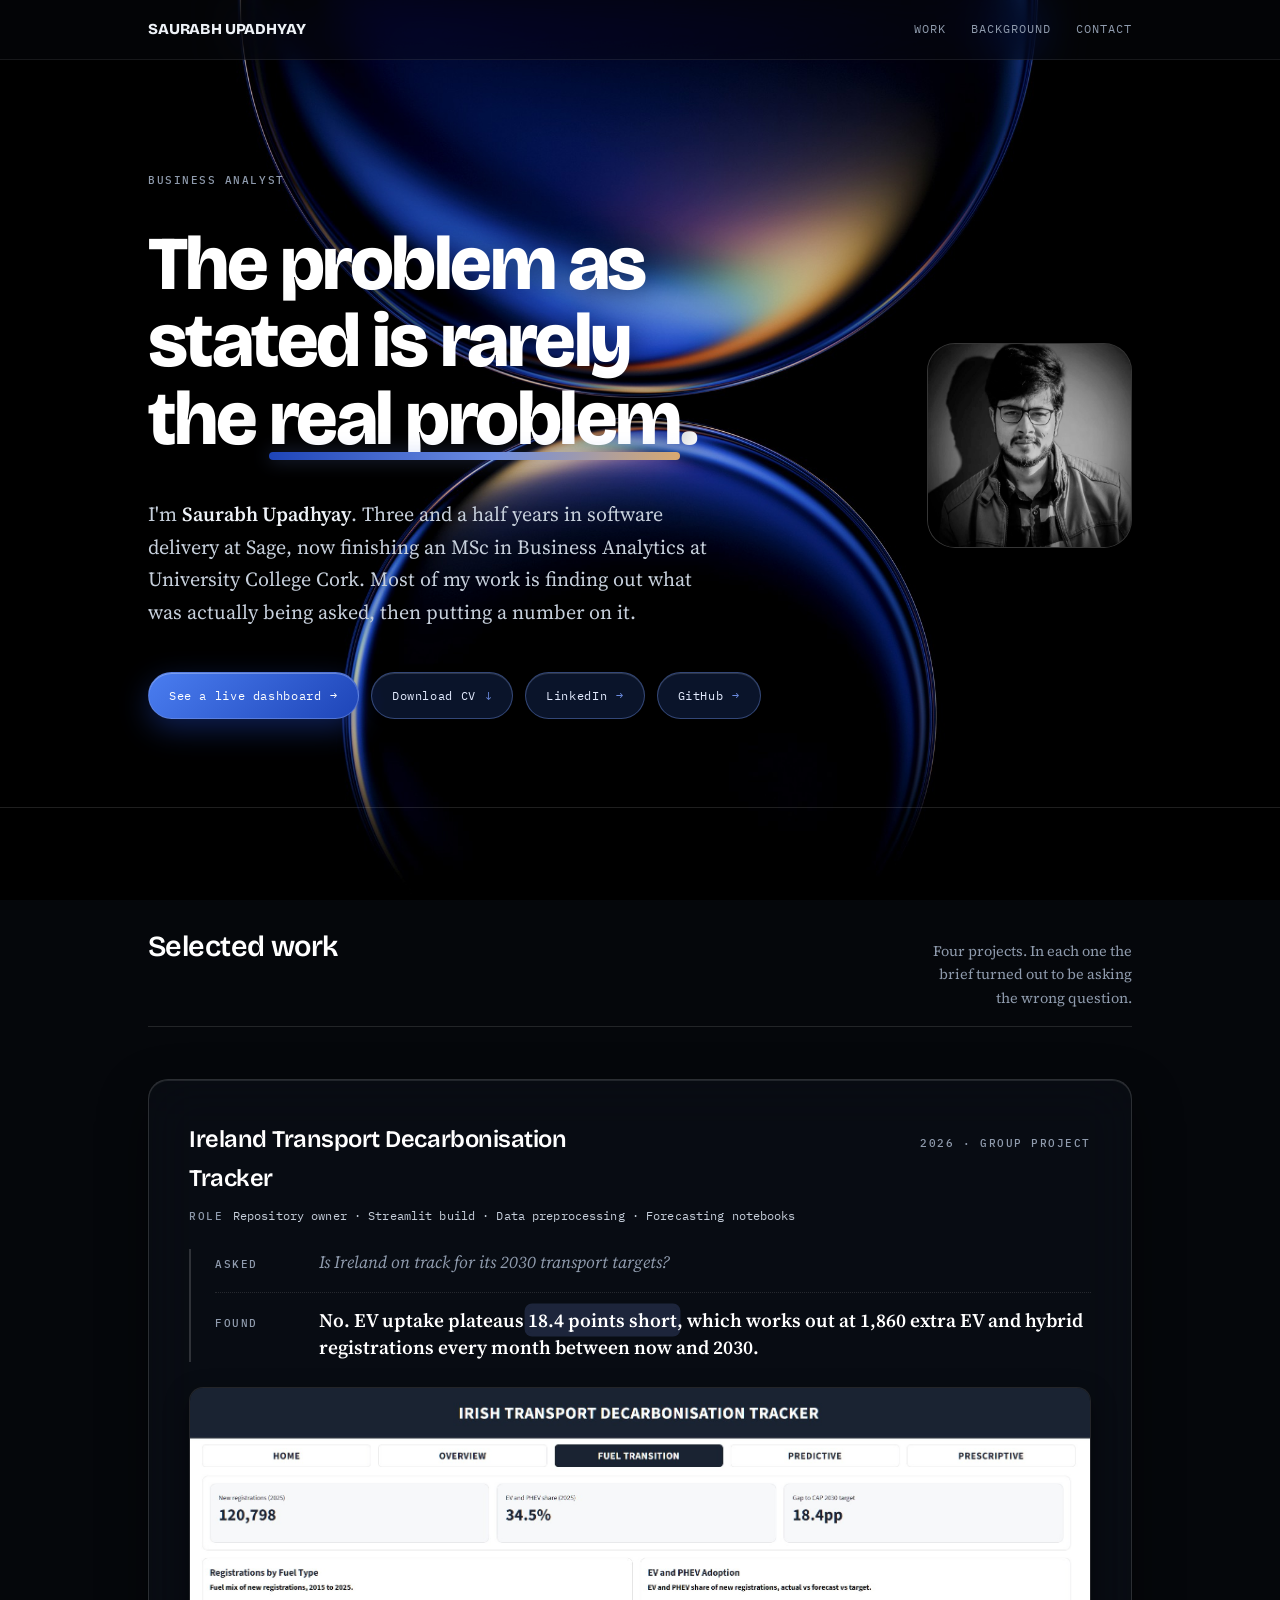
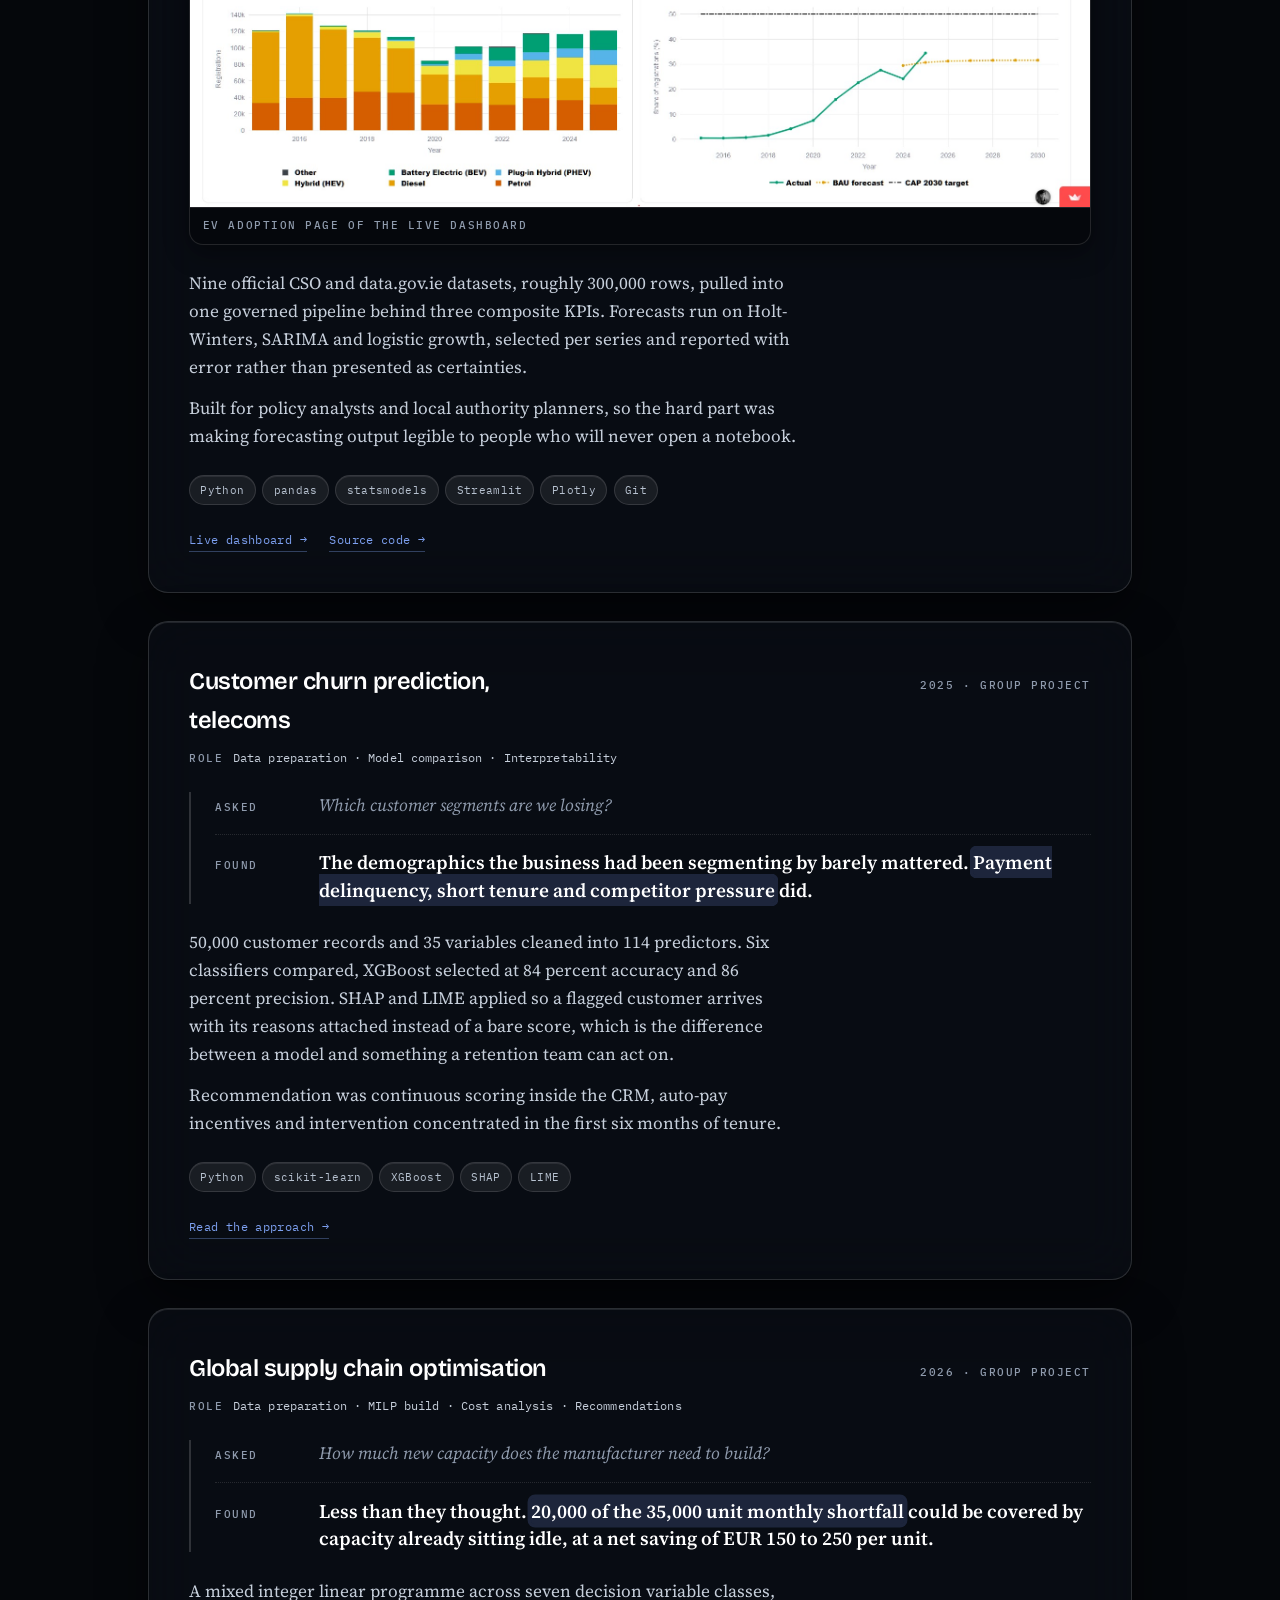
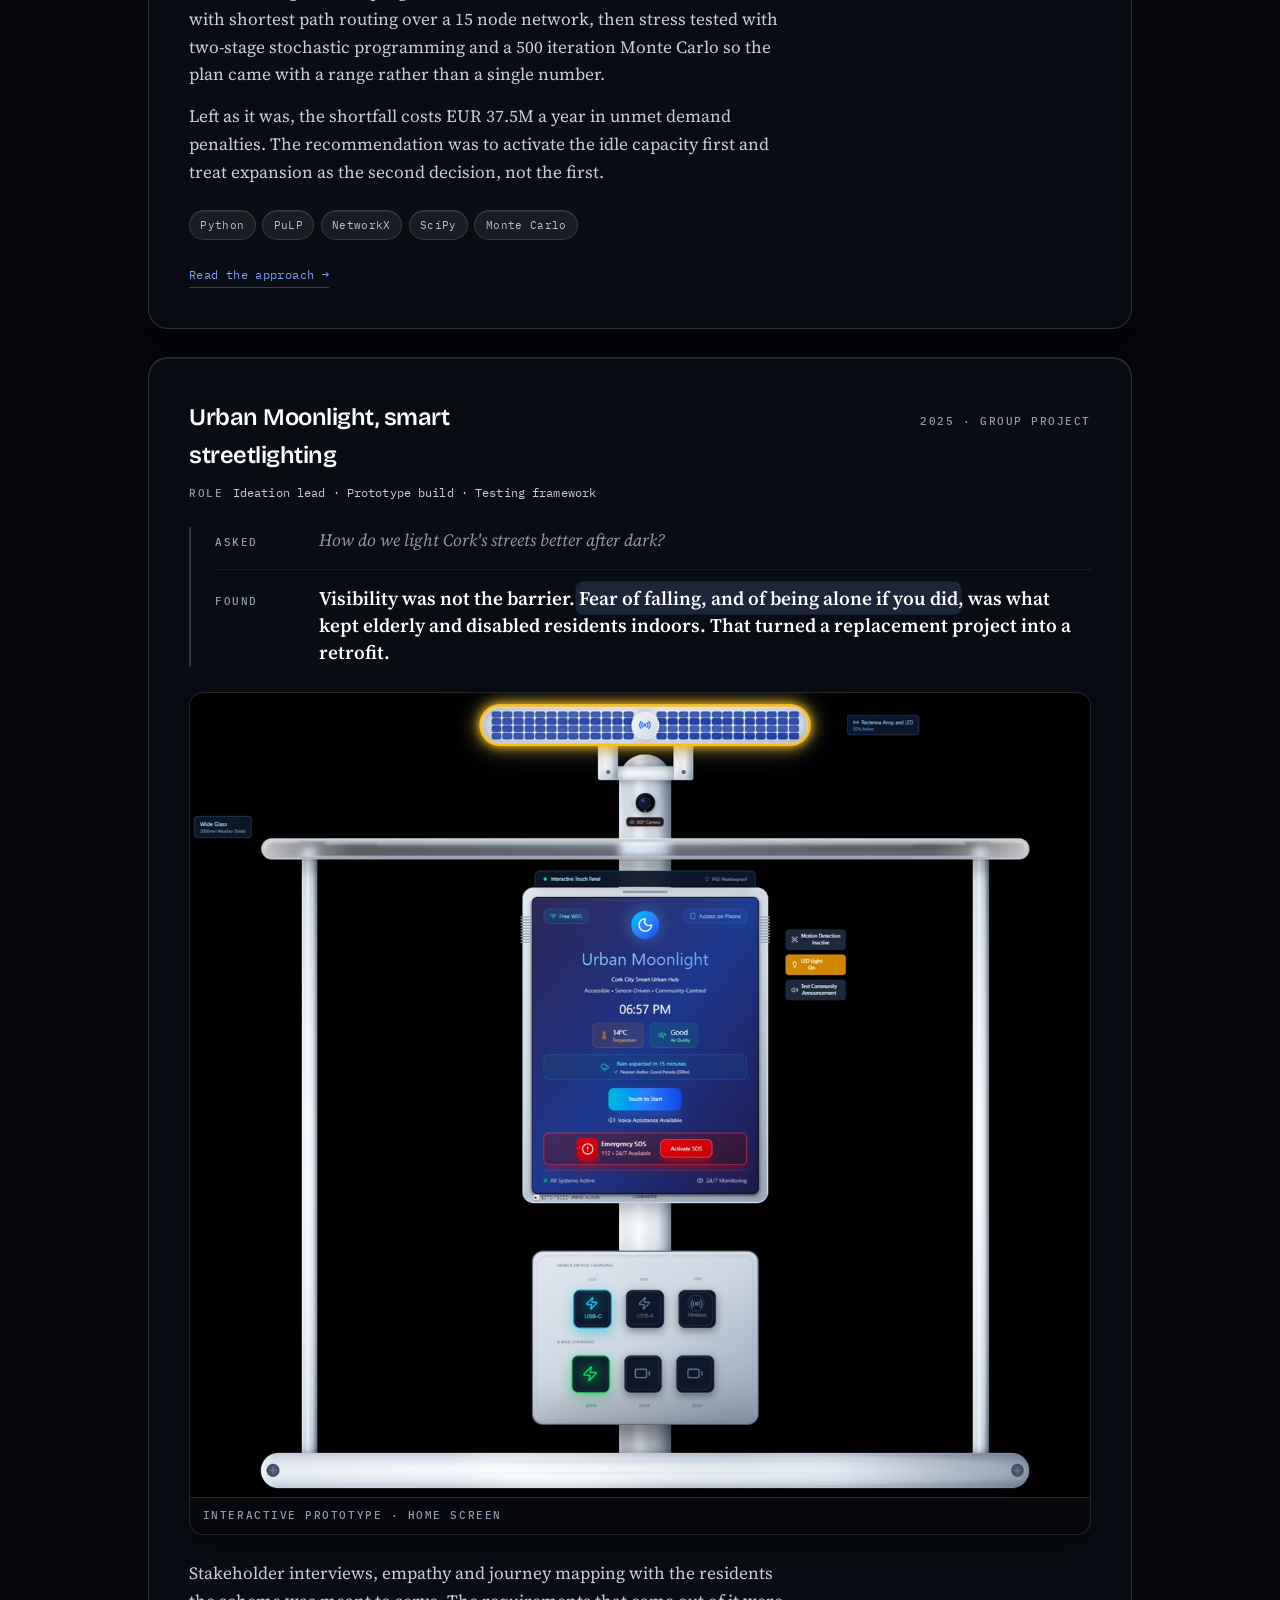
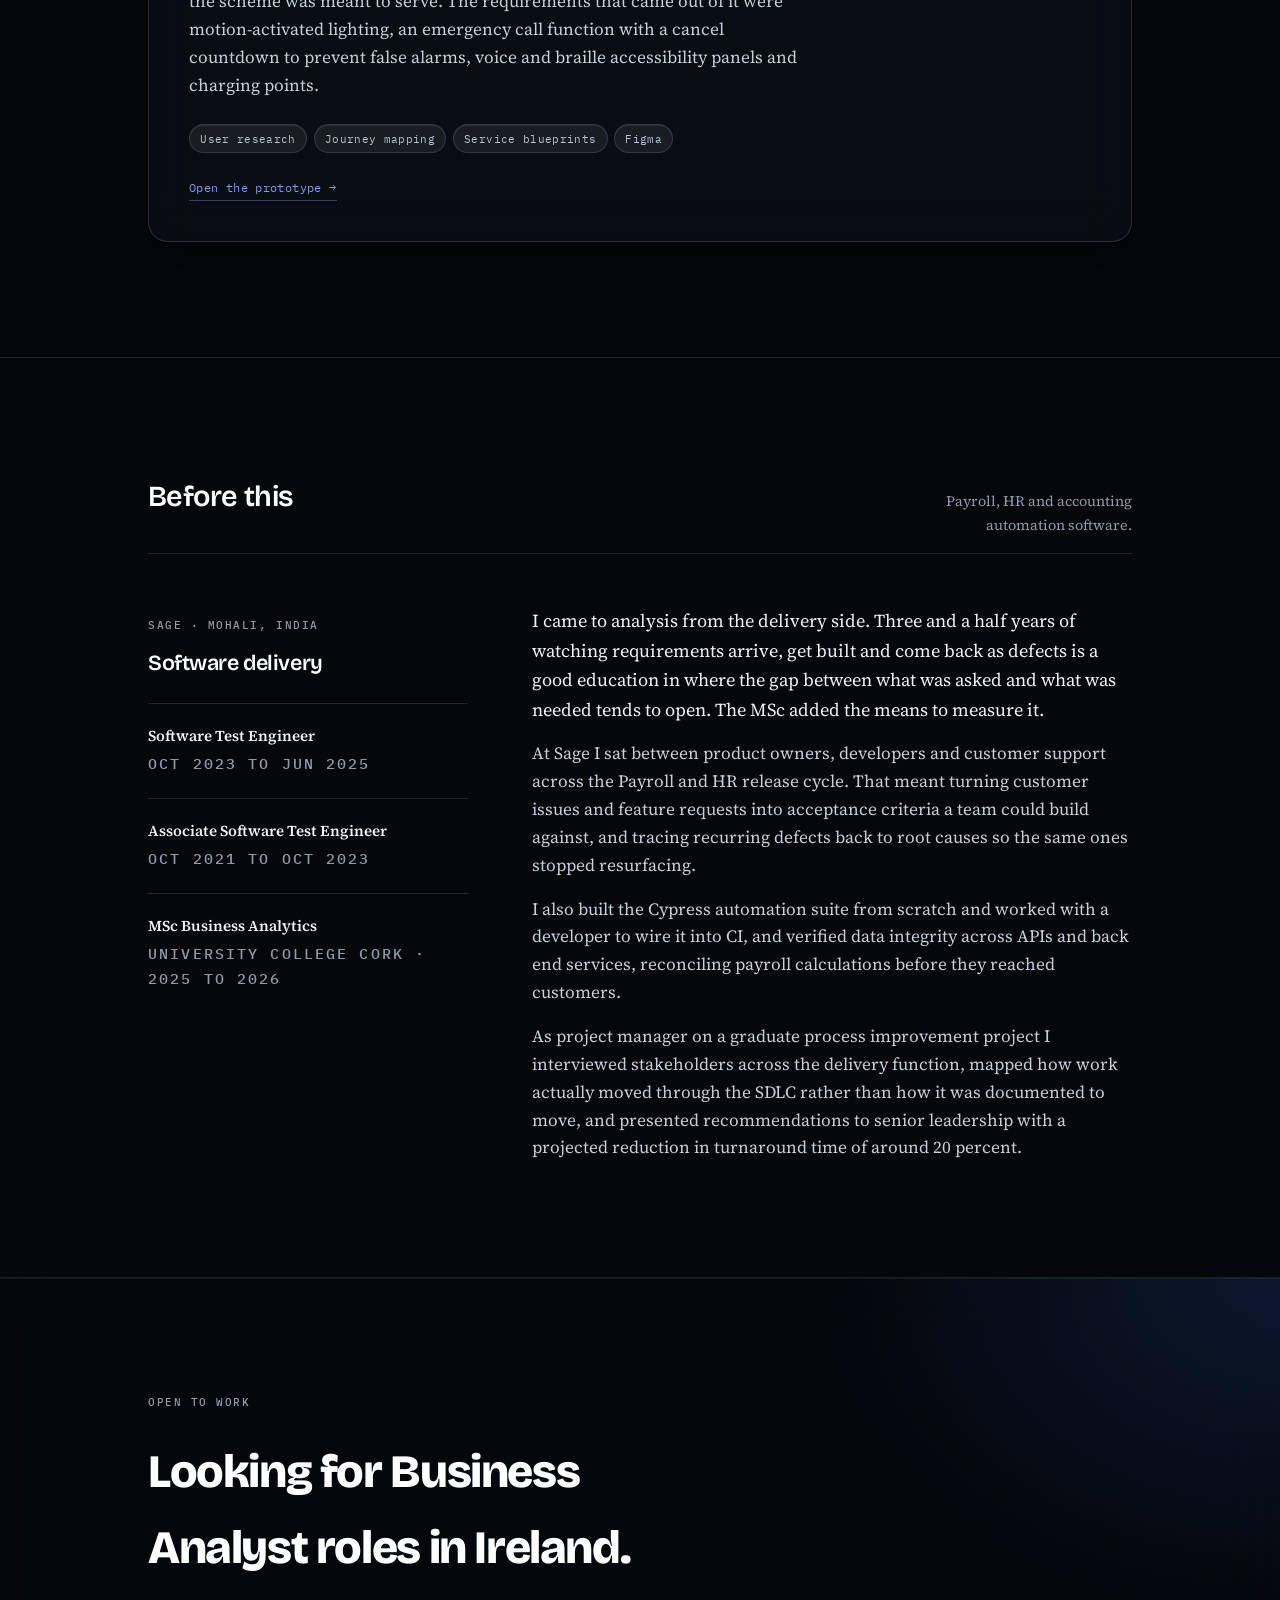
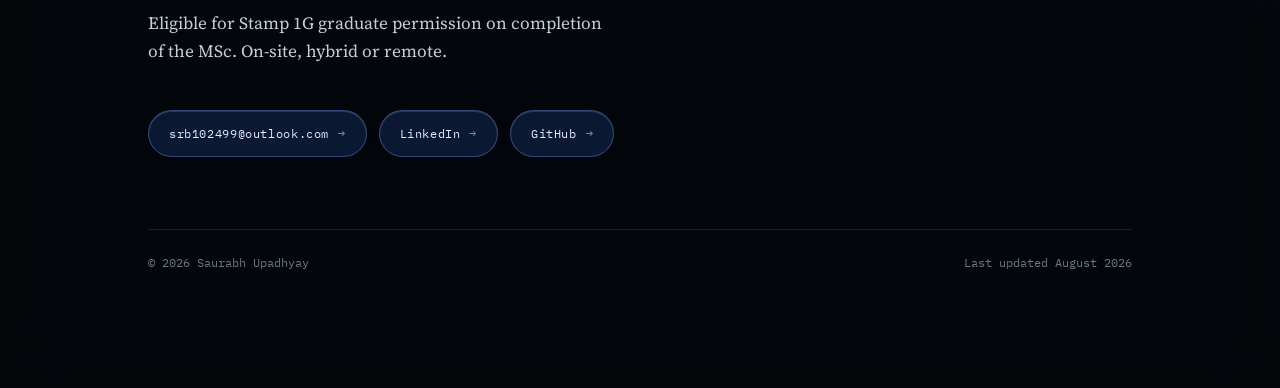
==== index.html @ a95a9ca3 "Refine employment eligibility description: Update text for clarity across multiple project pages" ====
<!DOCTYPE html>
<html lang="en-IE">
<head>
<meta charset="utf-8">
<meta name="viewport" content="width=device-width, initial-scale=1">
<title>Saurabh Upadhyay | Business Analyst</title>
<meta name="description" content="Business analyst. MSc Business Analytics at University College Cork, three and a half years in software delivery at Sage. Selected work in forecasting, churn modelling and requirements research.">
<link rel="canonical" href="https://srb1024.github.io/">
<meta name="theme-color" content="#05070B">

<meta property="og:type" content="website">
<meta property="og:url" content="https://srb1024.github.io/">
<meta property="og:title" content="Saurabh Upadhyay | Business Analyst">
<meta property="og:description" content="The problem as stated is rarely the real problem. Selected analytics and business analysis work.">
<meta property="og:image" content="https://srb1024.github.io/assets/img/og-card.png">
<meta name="twitter:card" content="summary_large_image">

<link rel="icon" href="data:image/svg+xml,%3Csvg xmlns='http://www.w3.org/2000/svg' viewBox='0 0 64 64'%3E%3Crect width='64' height='64' rx='10' fill='%23101E33'/%3E%3Ctext x='32' y='43' font-family='system-ui,sans-serif' font-size='28' font-weight='700' text-anchor='middle' fill='%23ffffff'%3ESU%3C/text%3E%3C/svg%3E">

<link rel="preconnect" href="https://fonts.googleapis.com">
<link rel="preconnect" href="https://fonts.gstatic.com" crossorigin>
<link href="https://fonts.googleapis.com/css2?family=Bricolage+Grotesque:opsz,wght@12..96,400;12..96,600;12..96,800&family=Source+Serif+4:ital,opsz,wght@0,8..60,400;0,8..60,600;1,8..60,400&family=IBM+Plex+Mono:wght@400;500&display=swap" rel="stylesheet">
<link rel="stylesheet" href="/assets/css/site.css">
<!-- Applies the cached palette before first paint, so a return visit never
     flashes the fallback colours. theme.js refreshes it in the background. -->
<script>
(function(){try{var k='palette:1:'+getComputedStyle(document.documentElement).getPropertyValue('--bg-src').trim().replace(/url\((['"]?)(.*?)\1\)/,'$2');var v=localStorage.getItem(k);if(v){v=JSON.parse(v);for(var n in v){document.documentElement.style.setProperty(n,v[n]);}}}catch(e){}})();
</script>
<script src="/assets/js/theme.js" defer></script>
</head>
<body>
<a class="skip" href="#work">Skip to selected work</a>

<header class="masthead">
  <div class="shell masthead__inner">
    <a class="wordmark" href="/">SAURABH UPADHYAY</a>
    <nav aria-label="Sections">
      <a href="#work">Work</a>
      <a href="#background" data-optional>Background</a>
      <a href="#contact">Contact</a>
    </nav>
  </div>
</header>

<main id="top">

  <section class="hero shell">
    <div class="hero__grid">
      <div class="hero__text">
        <p class="tag hero__eyebrow">Business analyst</p>
        <h1>The problem as stated is rarely the <em>real problem</em>.</h1>
        <p class="hero__lede">
          I'm <strong>Saurabh Upadhyay</strong>. Three and a half years in software delivery at Sage,
          now finishing an MSc in Business Analytics at University College Cork. Most of my work is
          finding out what was actually being asked, then putting a number on it.
        </p>
        <div class="actions">
          <a class="btn btn--lead" href="https://ie-transports-decarbonization-tracker.streamlit.app/" target="_blank" rel="noopener">See a live dashboard <i>&rarr;</i></a>
          <a class="btn" href="/Saurabh_Upadhyay_CV.pdf">Download CV <i>&darr;</i></a>
          <a class="btn" href="https://www.linkedin.com/in/srb1024" target="_blank" rel="noopener">LinkedIn <i>&rarr;</i></a>
          <a class="btn" href="https://github.com/srb1024" target="_blank" rel="noopener">GitHub <i>&rarr;</i></a>
        </div>
      </div>
      <figure class="hero__portrait" data-optional-wrap>
        <img src="/assets/img/portrait.jpg" alt="Saurabh Upadhyay" width="416" height="416" fetchpriority="high" data-optional>
      </figure>
    </div>
  </section>

  <section class="band" id="work">
    <div class="shell">
      <div class="band__head">
        <h2>Selected work</h2>
        <p>Four projects. In each one the brief turned out to be asking the wrong question.</p>
      </div>

      <div class="work">

        <article class="entry" id="project-transport">
          <div class="entry__top">
            <div>
              <h3>Ireland Transport Decarbonisation Tracker</h3>
              <p class="entry__role"><span class="tag">Role</span>Repository owner · Streamlit build · Data preprocessing · Forecasting notebooks</p>
            </div>
            <p class="tag">2026 · Group project</p>
          </div>

          <dl class="reframe">
            <div>
              <dt class="tag">Asked</dt>
              <dd class="asked">Is Ireland on track for its 2030 transport targets?</dd>
            </div>
            <div>
              <dt class="tag">Found</dt>
              <dd class="found">No. EV uptake plateaus <b>18.4 points short</b>, which works out at 1,860 extra EV and hybrid registrations every month between now and 2030.</dd>
            </div>
          </dl>

          <figure class="entry__shot" data-optional-wrap>
            <img src="/assets/img/transport-dashboard.png" alt="The EV adoption page of the dashboard, showing the forecast plateau against the 2030 target" loading="lazy" data-optional>
            <figcaption class="tag">EV adoption page of the live dashboard</figcaption>
          </figure>

          <p class="entry__body">
            Nine official CSO and data.gov.ie datasets, roughly 300,000 rows, pulled into one governed
            pipeline behind three composite KPIs. Forecasts run on Holt-Winters, SARIMA and logistic
            growth, selected per series and reported with error rather than presented as certainties.
          </p>
          <p class="entry__body">
            Built for policy analysts and local authority planners, so the hard part was making
            forecasting output legible to people who will never open a notebook.
          </p>
          <ul class="chips">
            <li>Python</li><li>pandas</li><li>statsmodels</li><li>Streamlit</li><li>Plotly</li><li>Git</li>
          </ul>
          <div class="entry__links">
            <a class="jump" href="https://ie-transports-decarbonization-tracker.streamlit.app/" target="_blank" rel="noopener">Live dashboard &rarr;</a>
            <a class="jump" href="https://github.com/srb1024/IE_TRANSPORTs_DECARBONISATION_TRACKER" target="_blank" rel="noopener">Source code &rarr;</a>
          </div>
        </article>

        <article class="entry" id="project-churn">
          <div class="entry__top">
            <div>
              <h3>Customer churn prediction, telecoms</h3>
              <p class="entry__role"><span class="tag">Role</span>Data preparation · Model comparison · Interpretability</p>
            </div>
            <p class="tag">2025 · Group project</p>
          </div>

          <dl class="reframe">
            <div>
              <dt class="tag">Asked</dt>
              <dd class="asked">Which customer segments are we losing?</dd>
            </div>
            <div>
              <dt class="tag">Found</dt>
              <dd class="found">The demographics the business had been segmenting by barely mattered. <b>Payment delinquency, short tenure and competitor pressure</b> did.</dd>
            </div>
          </dl>

          <p class="entry__body">
            50,000 customer records and 35 variables cleaned into 114 predictors. Six classifiers
            compared, XGBoost selected at 84 percent accuracy and 86 percent precision. SHAP and LIME
            applied so a flagged customer arrives with its reasons attached instead of a bare score,
            which is the difference between a model and something a retention team can act on.
          </p>
          <p class="entry__body">
            Recommendation was continuous scoring inside the CRM, auto-pay incentives and
            intervention concentrated in the first six months of tenure.
          </p>
          <ul class="chips">
            <li>Python</li><li>scikit-learn</li><li>XGBoost</li><li>SHAP</li><li>LIME</li>
          </ul>
          <div class="entry__links">
            <a class="jump" href="/projects/churn/">Read the approach &rarr;</a>
          </div>
        </article>

        <article class="entry" id="project-supply-chain">
          <div class="entry__top">
            <div>
              <h3>Global supply chain optimisation</h3>
              <p class="entry__role"><span class="tag">Role</span>Data preparation · MILP build · Cost analysis · Recommendations</p>
            </div>
            <p class="tag">2026 · Group project</p>
          </div>

          <dl class="reframe">
            <div>
              <dt class="tag">Asked</dt>
              <dd class="asked">How much new capacity does the manufacturer need to build?</dd>
            </div>
            <div>
              <dt class="tag">Found</dt>
              <dd class="found">Less than they thought. <b>20,000 of the 35,000 unit monthly shortfall</b> could be covered by capacity already sitting idle, at a net saving of EUR 150 to 250 per unit.</dd>
            </div>
          </dl>

          <p class="entry__body">
            A mixed integer linear programme across seven decision variable classes, with shortest
            path routing over a 15 node network, then stress tested with two-stage stochastic
            programming and a 500 iteration Monte Carlo so the plan came with a range rather than
            a single number.
          </p>
          <p class="entry__body">
            Left as it was, the shortfall costs EUR 37.5M a year in unmet demand penalties. The
            recommendation was to activate the idle capacity first and treat expansion as the second
            decision, not the first.
          </p>
          <ul class="chips">
            <li>Python</li><li>PuLP</li><li>NetworkX</li><li>SciPy</li><li>Monte Carlo</li>
          </ul>
          <div class="entry__links">
            <a class="jump" href="/projects/supply-chain/">Read the approach &rarr;</a>
          </div>
        </article>

        <article class="entry" id="project-urban-moonlight">
          <div class="entry__top">
            <div>
              <h3>Urban Moonlight, smart streetlighting</h3>
              <p class="entry__role"><span class="tag">Role</span>Ideation lead · Prototype build · Testing framework</p>
            </div>
            <p class="tag">2025 · Group project</p>
          </div>

          <dl class="reframe">
            <div>
              <dt class="tag">Asked</dt>
              <dd class="asked">How do we light Cork's streets better after dark?</dd>
            </div>
            <div>
              <dt class="tag">Found</dt>
              <dd class="found">Visibility was not the barrier. <b>Fear of falling, and of being alone if you did</b>, was what kept elderly and disabled residents indoors. That turned a replacement project into a retrofit.</dd>
            </div>
          </dl>

          <figure class="entry__shot" data-optional-wrap>
            <img src="/assets/img/urban-moonlight.png" alt="The Urban Moonlight pole concept with the touch panel showing the prototype home screen" loading="lazy" data-optional>
            <figcaption class="tag">Interactive prototype · Home screen</figcaption>
          </figure>

          <p class="entry__body">
            Stakeholder interviews, empathy and journey mapping with the residents the scheme was
            meant to serve. The requirements that came out of it were motion-activated lighting, an
            emergency call function with a cancel countdown to prevent false alarms, voice and
            braille accessibility panels and charging points.
          </p>
          <ul class="chips">
            <li>User research</li><li>Journey mapping</li><li>Service blueprints</li><li>Figma</li>
          </ul>
          <div class="entry__links">
            <a class="jump" href="https://earth-folk-30984861.figma.site/" target="_blank" rel="noopener">Open the prototype &rarr;</a>
          </div>
        </article>

      </div>
    </div>
  </section>

  <section class="band" id="background">
    <div class="shell">
      <div class="band__head">
        <h2>Before this</h2>
        <p>Payroll, HR and accounting automation software.</p>
      </div>
      <div class="roles">
        <div class="roles__side">
          <p class="tag">Sage · Mohali, India</p>
          <h3>Software delivery</h3>
          <div class="stint">
            <p>Software Test Engineer</p>
            <p class="tag">Oct 2023 to Jun 2025</p>
          </div>
          <div class="stint">
            <p>Associate Software Test Engineer</p>
            <p class="tag">Oct 2021 to Oct 2023</p>
          </div>
          <div class="stint">
            <p>MSc Business Analytics</p>
            <p class="tag">University College Cork · 2025 to 2026</p>
          </div>
        </div>
        <div class="roles__main">
          <p class="pivot">
            I came to analysis from the delivery side. Three and a half years of watching requirements
            arrive, get built and come back as defects is a good education in where the gap between
            what was asked and what was needed tends to open. The MSc added the means to measure it.
          </p>
          <p>
            At Sage I sat between product owners, developers and customer support across the Payroll
            and HR release cycle. That meant turning customer issues and feature requests into
            acceptance criteria a team could build against, and tracing recurring defects back to
            root causes so the same ones stopped resurfacing.
          </p>
          <p>
            I also built the Cypress automation suite from scratch and worked with a developer to
            wire it into CI, and verified data integrity across APIs and back end services,
            reconciling payroll calculations before they reached customers.
          </p>
          <p>
            As project manager on a graduate process improvement project I interviewed stakeholders
            across the delivery function, mapped how work actually moved through the SDLC rather than
            how it was documented to move, and presented recommendations to senior leadership with a
            projected reduction in turnaround time of around 20 percent.
          </p>
        </div>
      </div>
    </div>
  </section>

</main>

<footer class="closing" id="contact">
  <div class="shell">
    <p class="tag" style="margin:0 0 1.5rem">Open to work</p>
    <h2>Looking for Business Analyst roles in Ireland.</h2>
    <p>
      Eligible for Stamp 1G graduate permission on completion of the MSc. On-site,
      hybrid or remote.
    </p>
    <div class="actions">
      <a class="btn" href="mailto:srb102499@outlook.com">srb102499@outlook.com <i>&rarr;</i></a>
      <a class="btn" href="https://www.linkedin.com/in/srb1024" target="_blank" rel="noopener">LinkedIn <i>&rarr;</i></a>
      <a class="btn" href="https://github.com/srb1024" target="_blank" rel="noopener">GitHub <i>&rarr;</i></a>
    </div>
    <div class="colophon">
      <span>&copy; 2026 Saurabh Upadhyay</span>
      <span>Last updated August 2026</span>
    </div>
  </div>
</footer>

<script src="/assets/js/site.js" defer></script>
</body>
</html>
---- assets/css/site.css ----
/* srb1024.github.io : site stylesheet */

/* Tokens */
:root{
  color-scheme:dark;

  --bg:#05070B;
  --ink:#EEF2F7;
  --ink-soft:#C6CFDB;
  --slate:#8F9BAD;
  --slate-light:#6B7787;
  --line:rgba(255,255,255,.12);

  /* From the photograph. theme.js samples assets/img/bg.jpg on load and
     overwrites all of these, so changing the image retunes the whole site.
     The values here are the fallback if that fails or is switched off. */
  --bg-src:url(/assets/img/bg.jpg);
  --blue:#3A6FE6;
  --blue-deep:#1E45B8;
  --blue-rim:#6D8DE2;
  --blue-bright:#4A7DF0;
  --gold:#D9A96F;
  --signal:#7DA0F0;                    /* links, focus, highlights */
  --blue-rgb:58,111,230;
  --blue-rim-rgb:109,141,226;
  --blue-deep-rgb:30,69,184;
  --gold-rgb:217,169,111;
  --signal-rgb:125,160,240;
  --signal-wash:rgba(var(--blue-rim-rgb),.20);
  --scrim:0;                           /* darkens the photo behind text */

  /* glass */
  --glass:rgba(14,18,26,.52);
  --glass-strong:rgba(18,23,32,.66);
  --glass-edge:rgba(255,255,255,.14);
  --glass-blur:26px;
  --shadow-rest:0 1px 0 rgba(255,255,255,.10) inset,0 18px 50px rgba(0,0,0,.45),0 1px 2px rgba(0,0,0,.4);
  --shadow-lift:0 1px 0 rgba(255,255,255,.14) inset,0 28px 70px rgba(0,0,0,.55),0 2px 6px rgba(0,0,0,.4);

  /* shape */
  --r-xs:4px;
  --r-sm:8px;
  --r-md:14px;
  --r-lg:20px;
  --r-full:999px;

  /* motion */
  --ease:cubic-bezier(.22,.61,.36,1);
  --dur:.85s;
  --pin-top:5.5rem;

  --display:"Bricolage Grotesque",system-ui,sans-serif;
  --body:"Source Serif 4",Georgia,serif;
  --mono:"IBM Plex Mono",ui-monospace,monospace;

  --shell:1080px;
  --prose:68ch;
  --gutter:clamp(1.25rem,5vw,3rem);
  --rhythm:clamp(4rem,9vw,7.5rem);
}

  /*Base and the photograph
  The image sits on a fixed pseudo-element rather than as a fixed
  background, because iOS ignores background-attachment: fixed. */
*,*::before,*::after{box-sizing:border-box}
html{
  -webkit-text-size-adjust:100%;
  scroll-behavior:smooth;
  background:var(--bg);
}
body{
  margin:0;
  position:relative;
  isolation:isolate;
  min-height:100vh;
  color:var(--ink);
  font-family:var(--body);
  font-size:clamp(1rem,.97rem + .18vw,1.075rem);
  line-height:1.62;
  font-optical-sizing:auto;
  -webkit-font-smoothing:antialiased;
}
body::before{
  content:"";position:fixed;inset:0;z-index:-1;pointer-events:none;
  background:
    linear-gradient(rgba(4,6,10,var(--scrim)),rgba(4,6,10,var(--scrim))),
    var(--bg-src) center/cover no-repeat,
    var(--bg);
}
@media (max-width:800px){
  body::before{
    background:
      linear-gradient(rgba(4,6,10,var(--scrim)),rgba(4,6,10,var(--scrim))),
      url(/assets/img/bg-mobile.jpg) center/cover no-repeat,
      var(--bg);
  }
}

img{max-width:100%;display:block}
a{color:inherit}
[hidden]{display:none!important}
::selection{background:rgba(var(--blue-rim-rgb),.4);color:#fff}

.shell{width:100%;max-width:var(--shell);margin-inline:auto;padding-inline:var(--gutter)}

.skip{
  position:absolute;left:-9999px;top:0;z-index:99;
  background:#fff;color:#0B0F16;
  padding:.7rem 1.1rem;font-family:var(--mono);font-size:.8rem;
  border-radius:0 0 var(--r-sm) var(--r-sm);
}
.skip:focus{left:.75rem;top:.75rem}
:focus-visible{outline:2px solid var(--signal);outline-offset:3px}

.tag{
  font-family:var(--mono);
  font-size:.688rem;
  font-weight:500;
  letter-spacing:.14em;
  text-transform:uppercase;
  color:var(--slate);
}

/* Motion */
@keyframes rise{
  from{opacity:0;transform:translateY(18px)}
  to{opacity:1;transform:none}
}
.reveal{
  opacity:0;
  transform:translateY(22px) scale(.985);
  transition:opacity var(--dur) var(--ease),transform var(--dur) var(--ease);
}
.reveal.is-shown{opacity:1;transform:none}

/* Page intros play once on load, staggered */
.hero__text > *,.hero__portrait,.case__head > *{
  animation:rise .9s var(--ease) both;
}
.hero__eyebrow,.case__head > .crumb{animation-delay:.05s}
.hero__portrait{animation-delay:.1s}
.hero h1,.case__head > .tag{animation-delay:.15s}
.hero__lede,.case__head > h1{animation-delay:.28s}
.hero .actions,.case__head > .case__lede{animation-delay:.42s}
.case__head > .reframe{animation-delay:.55s}

/* Masthead */
.masthead{
  position:sticky;top:0;z-index:20;
  background:rgba(8,10,15,.45);
  -webkit-backdrop-filter:blur(24px) saturate(160%);
  backdrop-filter:blur(24px) saturate(160%);
  border-bottom:1px solid rgba(255,255,255,.08);
  transition:box-shadow .5s var(--ease),background .5s var(--ease);
}
.masthead.is-scrolled{
  background:rgba(8,10,15,.62);
  box-shadow:0 10px 30px rgba(0,0,0,.35);
}
.masthead__inner{
  display:flex;align-items:center;justify-content:space-between;
  gap:1.5rem;padding-block:1rem;
}
.wordmark{
  font-family:var(--display);font-weight:800;font-size:.95rem;
  letter-spacing:-.01em;text-decoration:none;color:var(--ink);
}
.wordmark span{color:var(--slate);font-weight:400}
.masthead nav{display:flex;gap:1.6rem}
.masthead nav a{
  font-family:var(--mono);font-size:.75rem;letter-spacing:.08em;
  text-transform:uppercase;color:var(--slate);text-decoration:none;
  padding-block:.2rem;border-bottom:1px solid transparent;
  transition:color .3s var(--ease),border-color .3s var(--ease);
}
.masthead nav a:hover{color:var(--ink);border-bottom-color:var(--signal)}
@media (max-width:640px){
  .masthead nav{gap:1.1rem}
  .masthead nav a{font-size:.68rem}
  .masthead nav a[data-optional]{display:none}
}

/* Page heads */
.hero,.case__head{
  transform-origin:50% 0;
  transform:translateY(calc(var(--hx,0) * -56px)) scale(calc(1 - var(--hx,0) * .04));
  opacity:calc(1 - var(--hx,0) * 1.15);
  will-change:transform,opacity;
}
.hero{padding-block:clamp(3.5rem,10vw,7rem) clamp(3rem,8vw,5.5rem)}
.case__head{padding-block:clamp(3rem,8vw,5.5rem) clamp(2.5rem,6vw,4rem)}

.hero__grid{
  display:grid;
  grid-template-columns:minmax(0,1fr) auto;
  gap:clamp(1.5rem,4vw,3.5rem);
  align-items:center;
}
.hero__portrait{
  margin:0;
  width:clamp(7.5rem,16vw,13rem);
  aspect-ratio:1;
  border-radius:28px;
  overflow:hidden;
  border:1px solid rgba(255,255,255,.18);
  background:rgba(255,255,255,.04);
  box-shadow:0 1px 0 rgba(255,255,255,.12) inset,0 24px 60px rgba(0,0,0,.55);
}
.hero__portrait img{width:100%;height:100%;object-fit:cover}
@media (max-width:720px){
  .hero__grid{grid-template-columns:1fr;gap:1.5rem}
  .hero__portrait{order:-1;width:6.5rem;border-radius:20px}
}

.hero__eyebrow{margin:0 0 clamp(1.5rem,4vw,2.25rem)}
.hero h1,.case__head h1{
  font-family:var(--display);font-weight:800;
  margin:0;text-wrap:balance;color:#fff;
  text-shadow:0 2px 30px rgba(0,0,0,.55);
}
.hero h1{
  font-size:clamp(2.35rem,7.2vw,4.75rem);
  line-height:1.02;letter-spacing:-.033em;max-width:17ch;
}
.case__head h1{
  font-size:clamp(1.9rem,1.4rem + 2.6vw,3.2rem);
  line-height:1.06;letter-spacing:-.03em;margin-top:.6rem;max-width:20ch;
}
/* The underline under "real problem", coloured like the sphere's rim:
   rim blue into the warm refraction at its edge. */
.hero h1 em{font-style:normal;position:relative;white-space:nowrap}
.hero h1 em::after{
  content:"";position:absolute;left:0;right:0;bottom:.06em;
  height:.11em;border-radius:var(--r-xs);
  background:linear-gradient(90deg,var(--blue-deep) 0%,var(--blue-rim) 55%,var(--gold) 100%);
  box-shadow:0 0 18px rgba(var(--blue-rim-rgb),.35);
  transform:scaleX(0);transform-origin:left;
  animation:rule 1s var(--ease) .85s forwards;
}
@keyframes rule{to{transform:scaleX(1)}}

.hero__lede,.case__lede{
  margin:clamp(1.75rem,4vw,2.5rem) 0 0;max-width:56ch;
  font-size:clamp(1.06rem,1rem + .35vw,1.25rem);color:var(--ink-soft);
  text-shadow:0 1px 18px rgba(0,0,0,.5);
}
.case__lede{margin-top:1.5rem;max-width:var(--prose)}
.hero__lede strong{font-weight:600;color:var(--ink)}
.case__head .reframe{margin:clamp(2rem,5vw,3rem) 0 0;max-width:var(--prose)}

/* Buttons */
.actions{display:flex;flex-wrap:wrap;gap:.75rem;margin-top:clamp(2rem,5vw,2.75rem)}
.btn{
  display:inline-flex;align-items:center;gap:.55rem;
  font-family:var(--mono);font-size:.78rem;letter-spacing:.05em;
  text-decoration:none;padding:.78rem 1.25rem;
  border-radius:var(--r-full);
  color:#E4ECFF;
  background:rgba(var(--blue-rgb),.18);
  border:1px solid rgba(var(--blue-rim-rgb),.42);
  -webkit-backdrop-filter:blur(16px) saturate(160%);
  backdrop-filter:blur(16px) saturate(160%);
  box-shadow:0 1px 0 rgba(255,255,255,.14) inset,0 2px 8px rgba(0,0,0,.3);
  transition:transform .4s var(--ease),box-shadow .4s var(--ease),background .3s var(--ease),border-color .3s var(--ease);
}
.btn:hover{
  transform:translateY(-1px);
  background:rgba(var(--blue-rgb),.30);
  border-color:rgba(var(--blue-rim-rgb),.7);
  box-shadow:0 1px 0 rgba(255,255,255,.18) inset,0 10px 26px rgba(var(--blue-deep-rgb),.35);
}
.btn:active{transform:scale(.97);transition-duration:.12s}
.btn i{font-style:normal;color:var(--blue-rim);transition:transform .4s var(--ease)}
.btn:hover i{transform:translateX(3px)}

.btn--lead{
  color:#fff;
  background:linear-gradient(135deg,var(--blue-bright) 0%,var(--blue-deep) 100%);
  border-color:rgba(var(--blue-rim-rgb),.6);
  box-shadow:0 1px 0 rgba(255,255,255,.28) inset,0 10px 30px rgba(var(--blue-deep-rgb),.45);
}
.btn--lead:hover{
  background:linear-gradient(135deg,var(--blue-rim) 0%,var(--blue) 100%);
  border-color:rgba(var(--blue-rim-rgb),.85);
  box-shadow:0 1px 0 rgba(255,255,255,.3) inset,0 14px 36px rgba(var(--blue-rgb),.5);
}
.btn--lead i{color:#fff}

/* Compact pill for the case study breadcrumb */
.crumb{
  display:inline-flex;align-items:center;gap:.5rem;
  font-family:var(--mono);font-size:.72rem;letter-spacing:.06em;text-transform:uppercase;
  color:#E4ECFF;text-decoration:none;
  padding:.5rem .95rem;border-radius:var(--r-full);
  background:rgba(var(--blue-rgb),.18);
  border:1px solid rgba(var(--blue-rim-rgb),.42);
  -webkit-backdrop-filter:blur(16px) saturate(160%);
  backdrop-filter:blur(16px) saturate(160%);
  margin-bottom:clamp(1.5rem,4vw,2.5rem);
  transition:background .3s var(--ease),border-color .3s var(--ease),transform .4s var(--ease);
}
.crumb:hover{background:rgba(var(--blue-rgb),.30);border-color:rgba(var(--blue-rim-rgb),.7);transform:translateY(-1px)}

/* Section frame */
.band{padding-block:var(--rhythm);border-top:1px solid var(--line)}
.band__head{
  display:flex;align-items:baseline;justify-content:space-between;
  gap:1.5rem;margin-bottom:clamp(2.25rem,5vw,3.25rem);
  padding-bottom:1rem;border-bottom:1px solid var(--line);
}
.band__head h2{
  font-family:var(--display);font-weight:600;
  font-size:clamp(1.35rem,1.1rem + .9vw,1.85rem);
  letter-spacing:-.02em;margin:0;color:#fff;
}
.band__head p{margin:0;text-align:right;max-width:26ch;font-size:.9rem;color:var(--slate)}
@media (max-width:640px){
  .band__head{flex-direction:column;gap:.5rem}
  .band__head p{text-align:left}
}
.case__body{border-top:1px solid var(--line);padding-block:0 var(--rhythm)}

/* Cards */
.work{display:flex;flex-direction:column;gap:clamp(1.25rem,3vw,1.75rem)}

.entry{
  scroll-margin-top:calc(var(--pin-top) + 1rem);
  background:var(--glass);
  border:1px solid var(--glass-edge);
  border-radius:var(--r-lg);
  padding:clamp(1.5rem,4vw,2.5rem);
  -webkit-backdrop-filter:blur(var(--glass-blur)) saturate(160%);
  backdrop-filter:blur(var(--glass-blur)) saturate(160%);
  box-shadow:var(--shadow-rest);
  transition:opacity var(--dur) var(--ease),transform var(--dur) var(--ease),box-shadow .6s var(--ease),background .4s var(--ease);
}
.entry.is-shown:hover{
  transform:translateY(-3px);
  background:var(--glass-strong);
  box-shadow:var(--shadow-lift);
}

.entry__top{
  display:flex;flex-wrap:wrap;align-items:baseline;
  justify-content:space-between;gap:.5rem 1.5rem;margin-bottom:1.5rem;
}
.entry__top h3{
  font-family:var(--display);font-weight:600;
  font-size:clamp(1.2rem,1.05rem + .55vw,1.5rem);
  letter-spacing:-.02em;margin:0;max-width:24ch;color:#fff;
}
.entry__role{
  margin:.45rem 0 0;font-family:var(--mono);font-size:.78rem;
  color:var(--ink-soft);letter-spacing:.01em;
}
.entry__role .tag{margin-right:.6rem}

/* Signature device: the reframe */
.reframe{margin:0 0 1.6rem;border-left:2px solid rgba(255,255,255,.16);padding-left:clamp(1rem,3vw,1.5rem)}
.reframe > div{display:grid;grid-template-columns:5.5rem 1fr;gap:.35rem 1rem;align-items:baseline}
.reframe > div + div{margin-top:.9rem;padding-top:.9rem;border-top:1px dotted var(--line)}
.reframe dt,.reframe dd{margin:0}
.reframe .asked{color:var(--slate);font-style:italic}
.reframe .found{
  color:#fff;font-weight:600;
  font-size:clamp(1.05rem,1rem + .35vw,1.2rem);line-height:1.42;
}
.reframe .found b{
  font-weight:600;background:var(--signal-wash);
  box-shadow:0 0 0 .18em var(--signal-wash);border-radius:var(--r-xs);
}
@media (max-width:560px){.reframe > div{grid-template-columns:1fr;gap:.2rem}}

/* Optional screenshot */
.entry__shot{
  margin:0 0 1.6rem;
  border:1px solid rgba(255,255,255,.12);
  border-radius:var(--r-md);
  overflow:hidden;
  background:rgba(0,0,0,.35);
  box-shadow:0 1px 0 rgba(255,255,255,.08) inset,0 8px 24px rgba(0,0,0,.4);
}
.entry__shot img{width:100%;height:auto}
.entry__shot figcaption{padding:.55rem .8rem;border-top:1px solid var(--line)}

.entry__body{margin:0;color:var(--ink-soft);max-width:var(--prose)}
.entry__body + .entry__body,.entry__list + .entry__body,.entry__body + .entry__list{margin-top:.85rem}
.entry__body b{font-weight:600;color:var(--ink)}
.entry__list{margin:0;padding-left:1.2rem;color:var(--ink-soft);max-width:var(--prose)}
.entry__list li + li{margin-top:.45rem}
.entry__list b{font-weight:600;color:var(--ink)}
.entry__sub{
  font-family:var(--display);font-weight:600;font-size:1.02rem;letter-spacing:-.01em;
  margin:1.4rem 0 .4rem;color:var(--ink);
}
.entry__sub:first-of-type{margin-top:0}

.callout{
  margin:1.4rem 0 0;padding:1rem 1.25rem;max-width:var(--prose);
  border-left:2px solid var(--signal);
  background:rgba(var(--blue-rgb),.10);
  border-radius:0 var(--r-md) var(--r-md) 0;
  color:var(--ink);
}
.callout p{margin:0}

.chips{display:flex;flex-wrap:wrap;gap:.4rem;list-style:none;padding:0;margin:1.5rem 0 0}
.chips li{
  font-family:var(--mono);font-size:.7rem;letter-spacing:.03em;
  color:#B7C2D0;
  background:rgba(255,255,255,.07);
  border:1px solid rgba(255,255,255,.12);
  padding:.3rem .65rem;border-radius:var(--r-full);
  box-shadow:0 1px 0 rgba(255,255,255,.08) inset;
}

.entry__links{display:flex;flex-wrap:wrap;gap:1.4rem;margin-top:1.5rem}
.jump{
  font-family:var(--mono);font-size:.78rem;letter-spacing:.03em;
  color:var(--signal);text-decoration:none;
  border-bottom:1px solid rgba(var(--signal-rgb),.35);padding-bottom:.15rem;
  transition:border-color .3s var(--ease);
}
.jump:hover{border-bottom-color:var(--signal)}
.entry__note{font-family:var(--mono);font-size:.72rem;color:var(--slate-light);margin-top:1.5rem}

/* Pinned stack */
.work.is-stacked{gap:26vh}
.work--case.is-stacked{gap:16vh}
.work.is-stacked .entry:last-child{margin-bottom:22vh}
.work.is-stacked .entry,
.work.is-stacked .entry:hover{
  padding:clamp(1.25rem,2.4vw,1.75rem);
  position:sticky;
  top:calc(var(--pin-top) + var(--i,0) * 10px);
  will-change:transform,opacity;
  transform-origin:50% 0;
  transform:
    translateY(calc((1 - var(--enter,1)) * 56px - var(--exit,0) * 28px))
    scale(calc(1 - var(--cover,0) * .05 - var(--exit,0) * .03));
  opacity:calc((.2 + .8 * var(--enter,1) - var(--cover,0) * .12) * (1 - var(--fade,0)) * (1 - var(--exit,0)));
  background:var(--glass);
  box-shadow:var(--shadow-rest);
  transition:box-shadow .6s var(--ease),background .4s var(--ease);
}
/* Once a card is fully behind the active one, or has exited, take it out of
   the way entirely so nothing invisible is left to hover or tab through */
.work.is-stacked .entry.is-hidden{visibility:hidden}

@media (min-width:900px){
  .work.is-stacked .entry:has(.entry__shot){
    display:grid;
    grid-template-columns:minmax(0,1.05fr) minmax(0,.95fr);
    column-gap:clamp(1.5rem,3vw,2.5rem);
    align-items:start;
  }
  .work.is-stacked .entry:has(.entry__shot) > :not(.entry__shot){grid-column:1}
  .work.is-stacked .entry:has(.entry__shot) > .entry__shot{
    grid-column:2;grid-row:1 / span 10;align-self:center;margin:0;
  }
  .work.is-stacked .entry__shot img{
    width:auto;max-width:100%;height:auto;
    max-height:calc(100vh - var(--pin-top) - 11rem);
    margin-inline:auto;
  }
}

/* Background / experience */
.roles{display:grid;grid-template-columns:minmax(0,20rem) minmax(0,1fr);gap:clamp(1.5rem,5vw,4rem)}
@media (max-width:820px){.roles{grid-template-columns:1fr;gap:1.75rem}}

.roles__side h3{
  font-family:var(--display);font-weight:600;font-size:1.35rem;
  letter-spacing:-.02em;margin:.4rem 0 .3rem;color:#fff;
}
.stint{margin-top:1.4rem;padding-top:1.1rem;border-top:1px solid var(--line)}
.stint p{margin:.15rem 0 0;font-size:.95rem}
.stint p:first-of-type{font-weight:600}
.roles__main p{margin:0;color:var(--ink-soft);max-width:var(--prose)}
.roles__main p + p{margin-top:1rem}
.roles__main .pivot{color:var(--ink);font-size:1.06em}

/* Case study end */
.case__nav{
  margin-top:clamp(2rem,5vw,3rem);padding-top:1.5rem;border-top:1px solid var(--line);
  display:flex;flex-wrap:wrap;gap:.75rem;
}

/* Contact / closing */
.closing{
  padding-block:var(--rhythm);
  background:
    radial-gradient(60% 80% at 100% 0%,rgba(var(--blue-rgb),.16),transparent 60%),
    rgba(5,7,11,.58);
  -webkit-backdrop-filter:blur(30px) saturate(140%);
  backdrop-filter:blur(30px) saturate(140%);
  color:var(--ink-soft);
  border-top:1px solid rgba(255,255,255,.10);
  box-shadow:0 1px 0 rgba(255,255,255,.06) inset;
}
.closing h2{
  font-family:var(--display);font-weight:800;
  font-size:clamp(1.75rem,1.3rem + 2vw,2.9rem);
  letter-spacing:-.03em;margin:0;max-width:20ch;color:#fff;text-wrap:balance;
}
.closing p{margin:1.5rem 0 0;max-width:52ch;color:var(--ink-soft)}
.closing .tag{color:var(--slate)}
.colophon{
  border-top:1px solid rgba(255,255,255,.1);margin-top:clamp(3rem,7vw,4.5rem);
  padding-top:1.5rem;font-family:var(--mono);font-size:.72rem;color:var(--slate-light);
  display:flex;flex-wrap:wrap;gap:.5rem 1.5rem;justify-content:space-between;
}

/* Lightbox */
.entry__shot img,.figure img{cursor:zoom-in}
.entry__shot img:focus-visible{outline:2px solid var(--signal);outline-offset:2px}

.lightbox{
  position:fixed;inset:0;z-index:100;
  display:flex;align-items:center;justify-content:center;
  padding:clamp(1rem,4vw,2.5rem);
  background:rgba(3,5,9,.78);
  -webkit-backdrop-filter:blur(18px) saturate(140%);
  backdrop-filter:blur(18px) saturate(140%);
  opacity:0;
  transition:opacity .35s var(--ease);
}
.lightbox.is-open{opacity:1}
.lightbox__figure{
  margin:0;
  display:flex;flex-direction:column;align-items:center;gap:.75rem;
  max-width:100%;max-height:100%;
  transform:scale(.96);
  transition:transform .45s var(--ease);
}
.lightbox.is-open .lightbox__figure{transform:none}
.lightbox__img{
  display:block;
  border-radius:var(--r-md);
  border:1px solid rgba(255,255,255,.14);
  box-shadow:0 1px 0 rgba(255,255,255,.10) inset,0 40px 100px rgba(0,0,0,.6);
  background:#fff;
  cursor:zoom-out;
}
.lightbox__cap{
  font-family:var(--mono);font-size:.72rem;letter-spacing:.1em;text-transform:uppercase;
  color:var(--slate);text-align:center;max-width:70ch;
}
.lightbox__close{
  position:absolute;top:clamp(.75rem,2vw,1.5rem);right:clamp(.75rem,2vw,1.5rem);
  appearance:none;background:none;border:0;padding:0;margin:0;
  cursor:pointer;font:inherit;color:inherit;
}
.lightbox__close .btn{padding:.6rem 1rem}
.lightbox__close .btn i{font-style:normal;font-size:1.1em;line-height:1}
.lightbox__close:focus-visible{outline:none}
.lightbox__close:focus-visible .btn{outline:2px solid var(--signal);outline-offset:3px}
@media (prefers-reduced-motion:reduce){
  .lightbox,.lightbox__figure{transition:none}
  .lightbox__figure{transform:none}
}

/* Phones */
@media (max-width:640px){
  :root{--glass-blur:16px}
}

/* Fallbacks */
@supports not ((backdrop-filter:blur(1px)) or (-webkit-backdrop-filter:blur(1px))){
  .masthead{background:rgba(8,10,15,.94)}
  .entry{background:rgba(14,18,26,.94)}
  .btn,.crumb{background:rgba(var(--blue-deep-rgb),.92)}
  .closing{background:rgba(5,7,11,.96)}
}
@media (prefers-reduced-transparency:reduce){
  .masthead{background:#0B0E14;-webkit-backdrop-filter:none;backdrop-filter:none}
  .entry{background:#12161E;-webkit-backdrop-filter:none;backdrop-filter:none}
  .btn,.crumb{background:var(--blue-deep);-webkit-backdrop-filter:none;backdrop-filter:none}
  .closing{background:#07090E;-webkit-backdrop-filter:none;backdrop-filter:none}
}

/* Reduced motion */
@media (prefers-reduced-motion:reduce){
  html{scroll-behavior:auto}
  *,*::before,*::after{animation-duration:.01ms!important;animation-iteration-count:1!important;transition-duration:.01ms!important}
  .reveal,.entry{opacity:1;transform:none}
  .hero,.case__head{transform:none;opacity:1}
  .hero h1 em::after{transform:scaleX(1)}
}
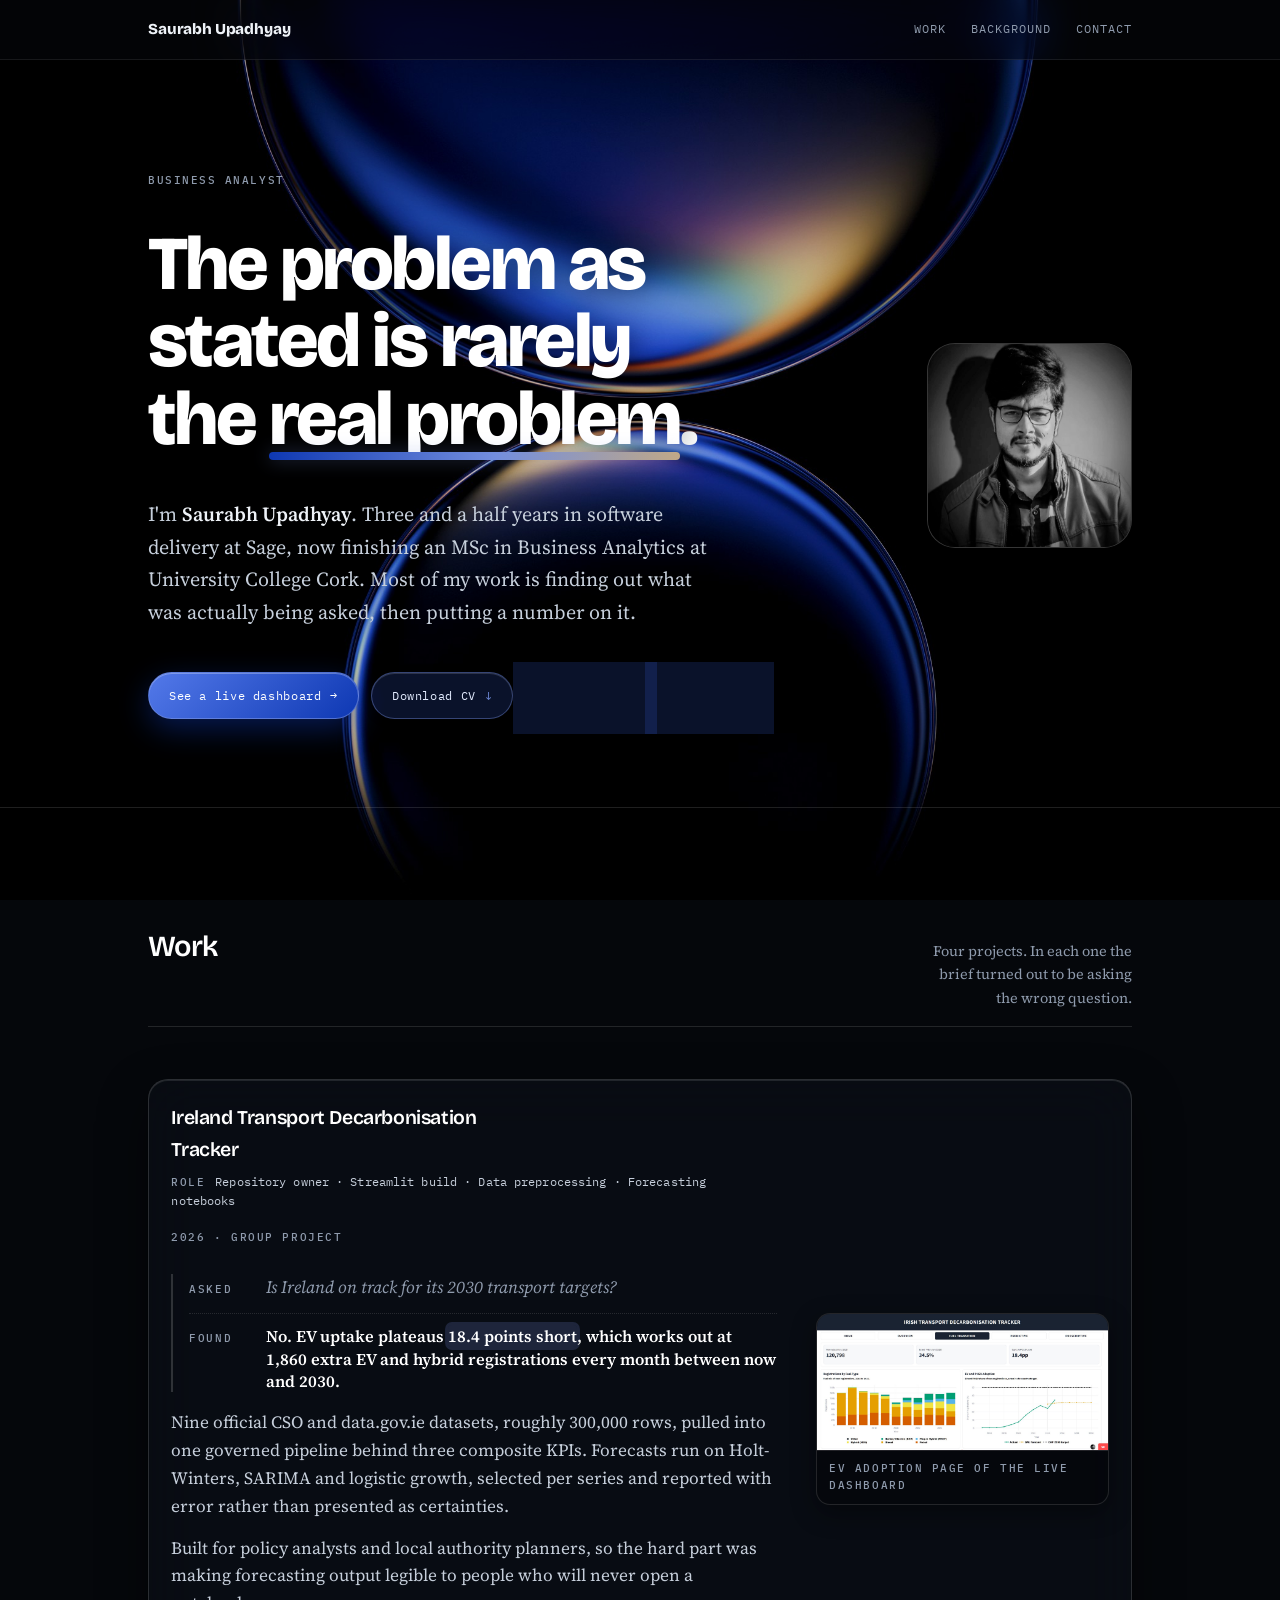
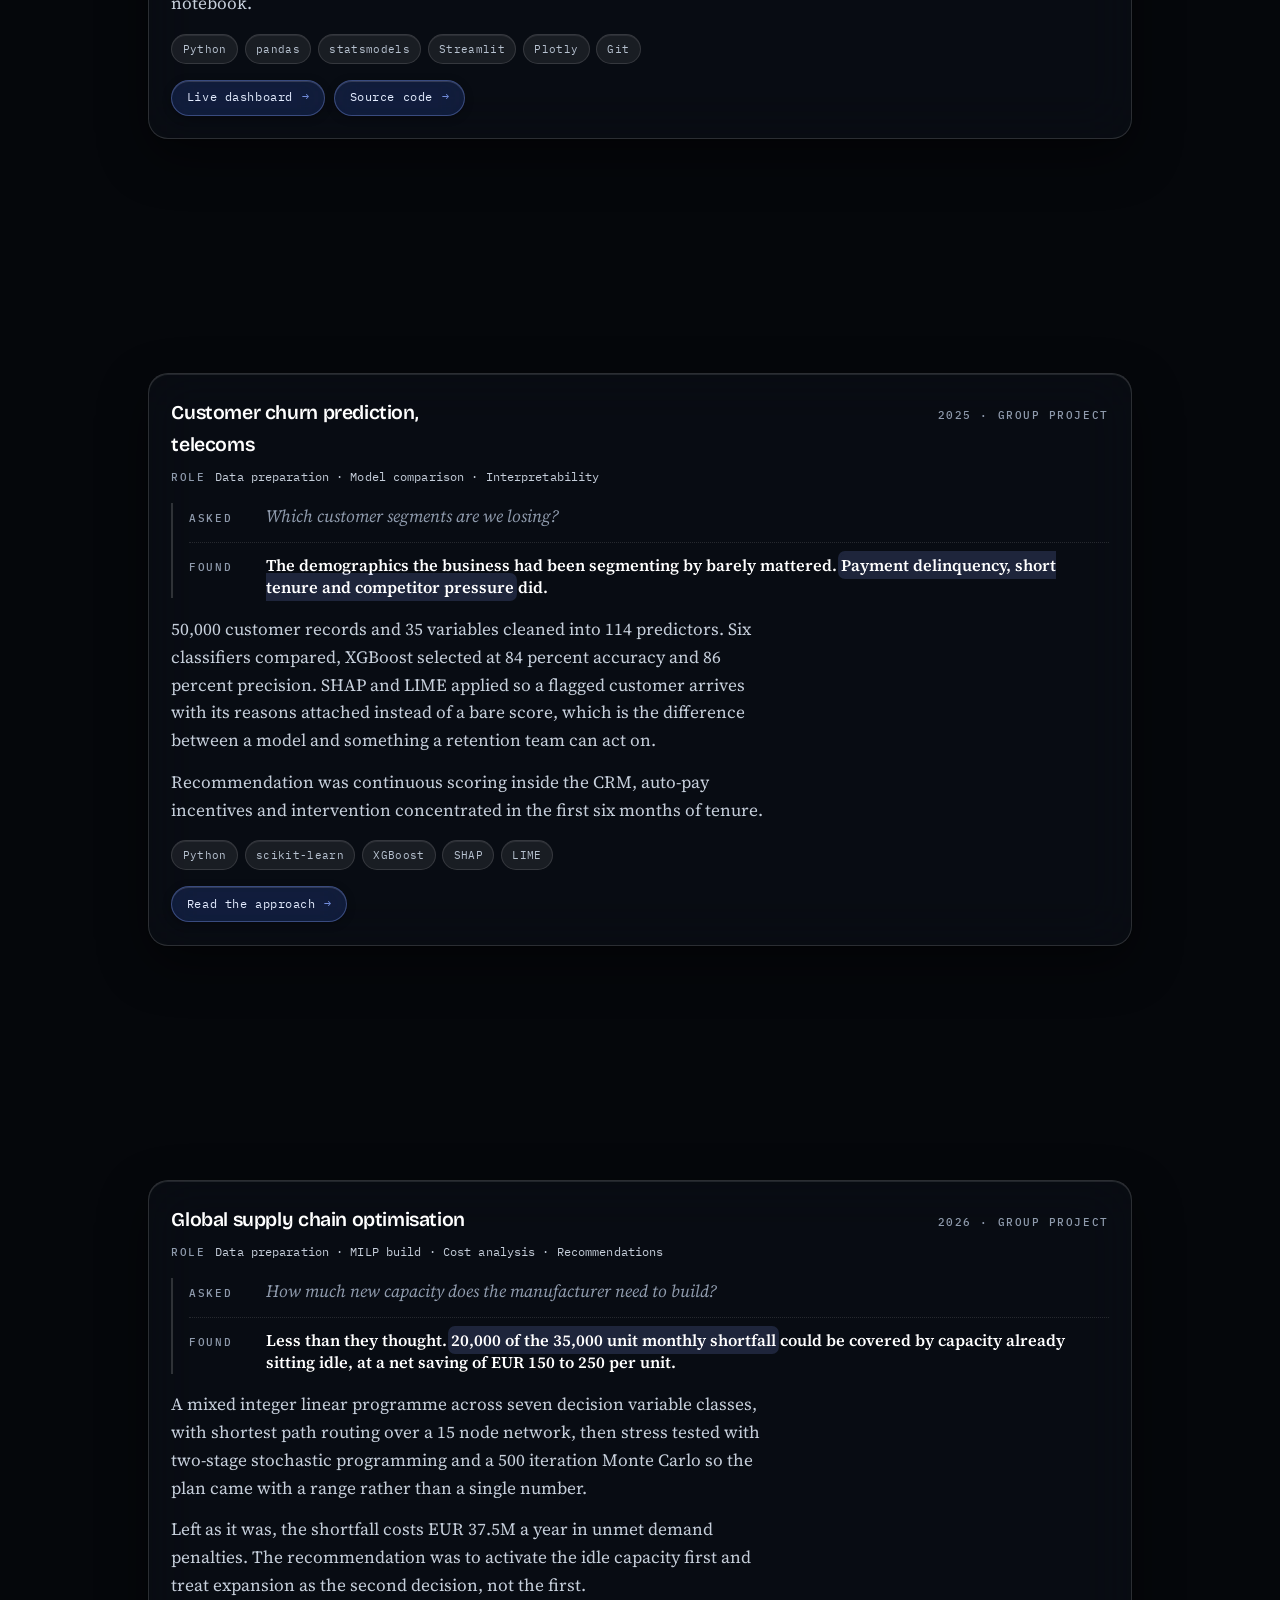
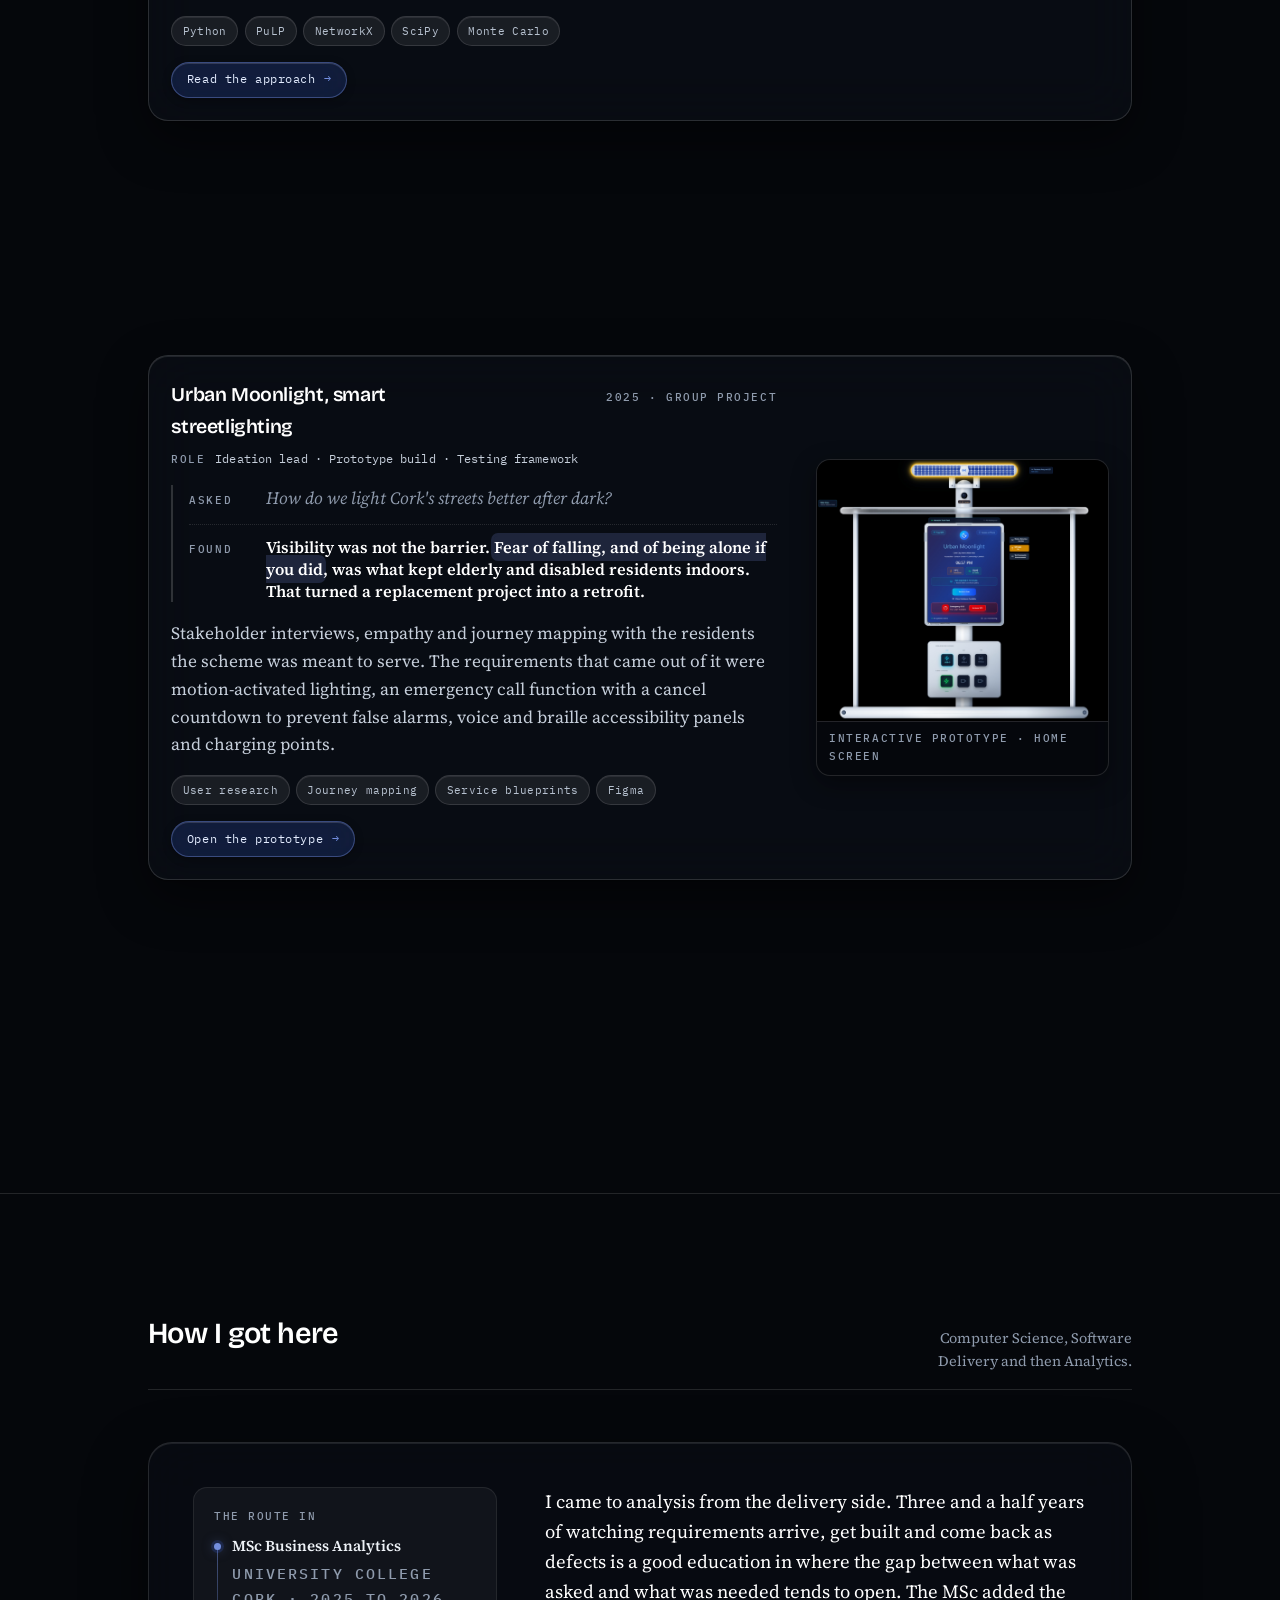
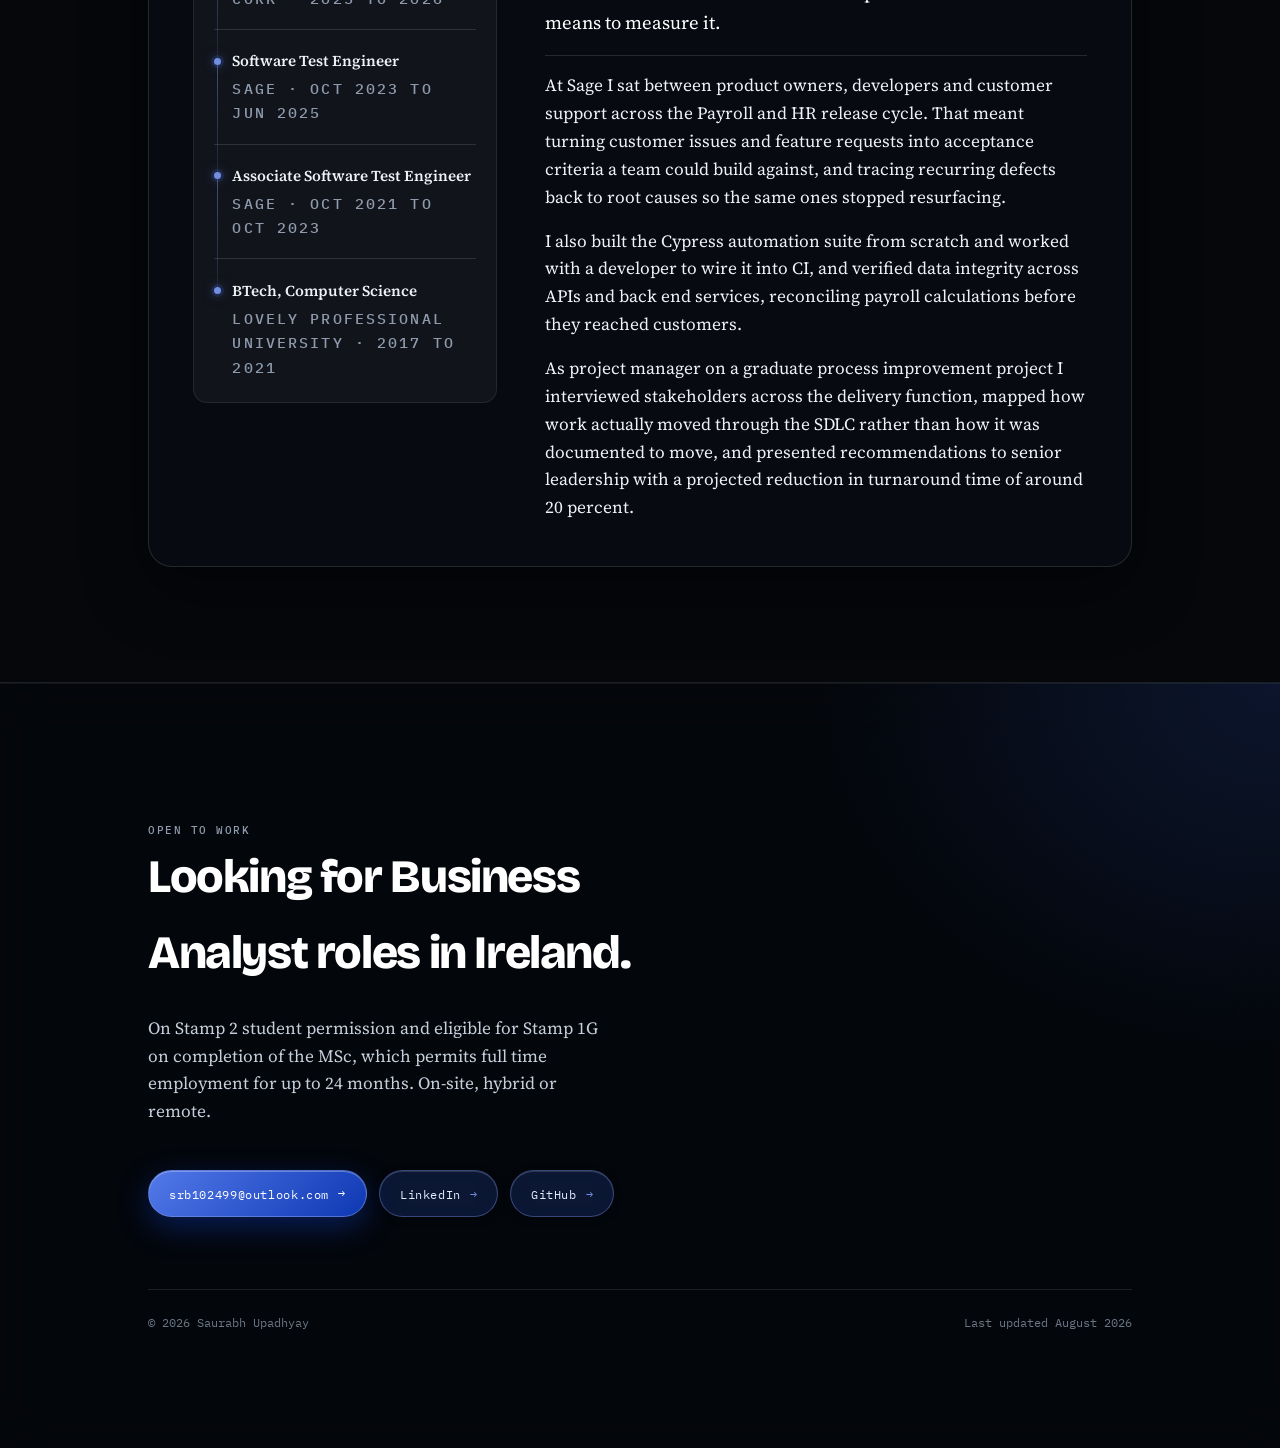
==== commit f779a1ef: "Enhance site functionality and aesthetics - Improved scroll behavior and image lightbox functionalit" ====
--- a/index.html
+++ b/index.html
@@ -15,16 +15,17 @@
 <meta property="og:image" content="https://srb1024.github.io/assets/img/og-card.png">
 <meta name="twitter:card" content="summary_large_image">
 
-<link rel="icon" href="data:image/svg+xml,%3Csvg xmlns='http://www.w3.org/2000/svg' viewBox='0 0 64 64'%3E%3Crect width='64' height='64' rx='10' fill='%23101E33'/%3E%3Ctext x='32' y='43' font-family='system-ui,sans-serif' font-size='28' font-weight='700' text-anchor='middle' fill='%23ffffff'%3ESU%3C/text%3E%3C/svg%3E">
+<link rel="icon" href="data:image/svg+xml,%3Csvg xmlns='http://www.w3.org/2000/svg' viewBox='0 0 64 64'%3E%3Crect width='64' height='64' rx='10' fill='%23101E33'/%3E%3Ctext x='32' y='43' font-family='system-ui,sans-serif' font-size='28' font-weight='700' text-anchor='middle' fill='%23ffffff'%3ESRB%3C/text%3E%3C/svg%3E">
 
 <link rel="preconnect" href="https://fonts.googleapis.com">
 <link rel="preconnect" href="https://fonts.gstatic.com" crossorigin>
 <link href="https://fonts.googleapis.com/css2?family=Bricolage+Grotesque:opsz,wght@12..96,400;12..96,600;12..96,800&family=Source+Serif+4:ital,opsz,wght@0,8..60,400;0,8..60,600;1,8..60,400&family=IBM+Plex+Mono:wght@400;500&display=swap" rel="stylesheet">
 <link rel="stylesheet" href="/assets/css/site.css">
-<!-- Applies the cached palette before first paint, so a return visit never
-     flashes the fallback colours. theme.js refreshes it in the background. -->
+
+<!-- Applies the cached palette before first paint so a return visit never
+     flashes the fallback colours. theme.js refreshes it after load. -->
 <script>
-(function(){try{var k='palette:1:'+getComputedStyle(document.documentElement).getPropertyValue('--bg-src').trim().replace(/url\((['"]?)(.*?)\1\)/,'$2');var v=localStorage.getItem(k);if(v){v=JSON.parse(v);for(var n in v){document.documentElement.style.setProperty(n,v[n]);}}}catch(e){}})();
+(function(){try{var k='palette:2:'+getComputedStyle(document.documentElement).getPropertyValue('--bg-src').trim().replace(/url\((['"]?)(.*?)\1\)/,'$2');var v=localStorage.getItem(k);if(v){v=JSON.parse(v);for(var n in v){document.documentElement.style.setProperty(n,v[n]);}}}catch(e){}})();
 </script>
 <script src="/assets/js/theme.js" defer></script>
 </head>
@@ -33,9 +34,11 @@
 
 <header class="masthead">
   <div class="shell masthead__inner">
-    <a class="wordmark" href="/">SAURABH UPADHYAY</a>
+    <a class="wordmark" href="/">Saurabh Upadhyay</a>
     <nav aria-label="Sections">
       <a href="#work">Work</a>
+
+      <!-- data-optional: dropped on narrow screens, three items crowd a phone -->
       <a href="#background" data-optional>Background</a>
       <a href="#contact">Contact</a>
     </nav>
@@ -61,6 +64,7 @@
           <a class="btn" href="https://github.com/srb1024" target="_blank" rel="noopener">GitHub <i>&rarr;</i></a>
         </div>
       </div>
+
       <figure class="hero__portrait" data-optional-wrap>
         <img src="/assets/img/portrait.jpg" alt="Saurabh Upadhyay" width="416" height="416" fetchpriority="high" data-optional>
       </figure>
@@ -70,10 +74,12 @@
   <section class="band" id="work">
     <div class="shell">
       <div class="band__head">
-        <h2>Selected work</h2>
+        <h2>Work</h2>
         <p>Four projects. In each one the brief turned out to be asking the wrong question.</p>
       </div>
 
+      <!-- Card order here is the pin order. Each id is the target of a case
+           study's back link. -->
       <div class="work">
 
         <article class="entry" id="project-transport">
@@ -96,6 +102,7 @@
             </div>
           </dl>
 
+          <!-- Hides itself until the file is in place, see site.js -->
           <figure class="entry__shot" data-optional-wrap>
             <img src="/assets/img/transport-dashboard.png" alt="The EV adoption page of the dashboard, showing the forecast plateau against the 2030 target" loading="lazy" data-optional>
             <figcaption class="tag">EV adoption page of the live dashboard</figcaption>
@@ -114,8 +121,8 @@
             <li>Python</li><li>pandas</li><li>statsmodels</li><li>Streamlit</li><li>Plotly</li><li>Git</li>
           </ul>
           <div class="entry__links">
-            <a class="jump" href="https://ie-transports-decarbonization-tracker.streamlit.app/" target="_blank" rel="noopener">Live dashboard &rarr;</a>
-            <a class="jump" href="https://github.com/srb1024/IE_TRANSPORTs_DECARBONISATION_TRACKER" target="_blank" rel="noopener">Source code &rarr;</a>
+            <a class="btn" href="https://ie-transports-decarbonization-tracker.streamlit.app/" target="_blank" rel="noopener">Live dashboard <i>&rarr;</i></a>
+            <a class="btn" href="https://github.com/srb1024/IE_TRANSPORTs_DECARBONISATION_TRACKER" target="_blank" rel="noopener">Source code <i>&rarr;</i></a>
           </div>
         </article>
 
@@ -153,7 +160,7 @@
             <li>Python</li><li>scikit-learn</li><li>XGBoost</li><li>SHAP</li><li>LIME</li>
           </ul>
           <div class="entry__links">
-            <a class="jump" href="/projects/churn/">Read the approach &rarr;</a>
+            <a class="btn" href="/projects/churn/">Read the approach <i>&rarr;</i></a>
           </div>
         </article>
 
@@ -192,7 +199,7 @@
             <li>Python</li><li>PuLP</li><li>NetworkX</li><li>SciPy</li><li>Monte Carlo</li>
           </ul>
           <div class="entry__links">
-            <a class="jump" href="/projects/supply-chain/">Read the approach &rarr;</a>
+            <a class="btn" href="/projects/supply-chain/">Read the approach <i>&rarr;</i></a>
           </div>
         </article>
 
@@ -231,7 +238,7 @@
             <li>User research</li><li>Journey mapping</li><li>Service blueprints</li><li>Figma</li>
           </ul>
           <div class="entry__links">
-            <a class="jump" href="https://earth-folk-30984861.figma.site/" target="_blank" rel="noopener">Open the prototype &rarr;</a>
+            <a class="btn" href="https://earth-folk-30984861.figma.site/" target="_blank" rel="noopener">Open the prototype <i>&rarr;</i></a>
           </div>
         </article>
 
@@ -242,24 +249,29 @@
   <section class="band" id="background">
     <div class="shell">
       <div class="band__head">
-        <h2>Before this</h2>
-        <p>Payroll, HR and accounting automation software.</p>
-      </div>
-      <div class="roles">
+        <h2>How I got here</h2>
+        <p>Computer Science, Software Delivery and then Analytics.</p>
+      </div>
+
+      <div class="roles__card">
+        <div class="roles">
         <div class="roles__side">
-          <p class="tag">Sage · Mohali, India</p>
-          <h3>Software delivery</h3>
-          <div class="stint">
-            <p>Software Test Engineer</p>
-            <p class="tag">Oct 2023 to Jun 2025</p>
-          </div>
-          <div class="stint">
-            <p>Associate Software Test Engineer</p>
-            <p class="tag">Oct 2021 to Oct 2023</p>
-          </div>
+          <p class="tag">The route in</p>
           <div class="stint">
             <p>MSc Business Analytics</p>
             <p class="tag">University College Cork · 2025 to 2026</p>
+          </div>
+          <div class="stint">
+            <p>Software Test Engineer</p>
+            <p class="tag">Sage · Oct 2023 to Jun 2025</p>
+          </div>
+          <div class="stint">
+            <p>Associate Software Test Engineer</p>
+            <p class="tag">Sage · Oct 2021 to Oct 2023</p>
+          </div>
+          <div class="stint">
+            <p>BTech, Computer Science</p>
+            <p class="tag">Lovely Professional University · 2017 to 2021</p>
           </div>
         </div>
         <div class="roles__main">
@@ -286,6 +298,7 @@
             projected reduction in turnaround time of around 20 percent.
           </p>
         </div>
+        </div>
       </div>
     </div>
   </section>
@@ -294,16 +307,19 @@
 
 <footer class="closing" id="contact">
   <div class="shell">
-    <p class="tag" style="margin:0 0 1.5rem">Open to work</p>
-    <h2>Looking for Business Analyst roles in Ireland.</h2>
-    <p>
-      Eligible for Stamp 1G graduate permission on completion of the MSc. On-site,
-      hybrid or remote.
-    </p>
-    <div class="actions">
-      <a class="btn" href="mailto:srb102499@outlook.com">srb102499@outlook.com <i>&rarr;</i></a>
-      <a class="btn" href="https://www.linkedin.com/in/srb1024" target="_blank" rel="noopener">LinkedIn <i>&rarr;</i></a>
-      <a class="btn" href="https://github.com/srb1024" target="_blank" rel="noopener">GitHub <i>&rarr;</i></a>
+
+    <div class="closing__card">
+      <p class="tag">Open to work</p>
+      <h2>Looking for Business Analyst roles in Ireland.</h2>
+      <p>
+        On Stamp 2 student permission and eligible for Stamp 1G on completion of the MSc, which
+        permits full time employment for up to 24 months. On-site, hybrid or remote.
+      </p>
+      <div class="actions">
+        <a class="btn btn--lead" href="mailto:srb102499@outlook.com">srb102499@outlook.com <i>&rarr;</i></a>
+        <a class="btn" href="https://www.linkedin.com/in/srb1024" target="_blank" rel="noopener">LinkedIn <i>&rarr;</i></a>
+        <a class="btn" href="https://github.com/srb1024" target="_blank" rel="noopener">GitHub <i>&rarr;</i></a>
+      </div>
     </div>
     <div class="colophon">
       <span>&copy; 2026 Saurabh Upadhyay</span>
--- a/assets/css/site.css
+++ b/assets/css/site.css
@@ -1,6 +1,6 @@
-/* srb1024.github.io : site stylesheet */
-
-/* Tokens */
+/* Site styles. Tokens first, then layout in the order the page uses them.
+   theme.js overwrites the colour tokens at runtime from the background photo. */
+
 :root{
   color-scheme:dark;
 
@@ -11,25 +11,23 @@
   --slate-light:#6B7787;
   --line:rgba(255,255,255,.12);
 
-  /* From the photograph. theme.js samples assets/img/bg.jpg on load and
-     overwrites all of these, so changing the image retunes the whole site.
-     The values here are the fallback if that fails or is switched off. */
+  /* Sampled from the photo by theme.js on load. These are the fallback. */
   --bg-src:url(/assets/img/bg.jpg);
   --blue:#3A6FE6;
   --blue-deep:#1E45B8;
   --blue-rim:#6D8DE2;
   --blue-bright:#4A7DF0;
   --gold:#D9A96F;
-  --signal:#7DA0F0;                    /* links, focus, highlights */
+  --signal:#7DA0F0;
   --blue-rgb:58,111,230;
   --blue-rim-rgb:109,141,226;
   --blue-deep-rgb:30,69,184;
   --gold-rgb:217,169,111;
   --signal-rgb:125,160,240;
   --signal-wash:rgba(var(--blue-rim-rgb),.20);
-  --scrim:0;                           /* darkens the photo behind text */
-
-  /* glass */
+  /* Darkens the photo behind text. theme.js raises it for bright images. */
+  --scrim:0;
+
   --glass:rgba(14,18,26,.52);
   --glass-strong:rgba(18,23,32,.66);
   --glass-edge:rgba(255,255,255,.14);
@@ -37,14 +35,12 @@
   --shadow-rest:0 1px 0 rgba(255,255,255,.10) inset,0 18px 50px rgba(0,0,0,.45),0 1px 2px rgba(0,0,0,.4);
   --shadow-lift:0 1px 0 rgba(255,255,255,.14) inset,0 28px 70px rgba(0,0,0,.55),0 2px 6px rgba(0,0,0,.4);
 
-  /* shape */
   --r-xs:4px;
   --r-sm:8px;
   --r-md:14px;
   --r-lg:20px;
   --r-full:999px;
 
-  /* motion */
   --ease:cubic-bezier(.22,.61,.36,1);
   --dur:.85s;
   --pin-top:5.5rem;
@@ -59,9 +55,6 @@
   --rhythm:clamp(4rem,9vw,7.5rem);
 }
 
-  /*Base and the photograph
-  The image sits on a fixed pseudo-element rather than as a fixed
-  background, because iOS ignores background-attachment: fixed. */
 *,*::before,*::after{box-sizing:border-box}
 html{
   -webkit-text-size-adjust:100%;
@@ -80,6 +73,8 @@
   font-optical-sizing:auto;
   -webkit-font-smoothing:antialiased;
 }
+/* The photo, on a fixed pseudo-element because iOS ignores
+   background-attachment: fixed. */
 body::before{
   content:"";position:fixed;inset:0;z-index:-1;pointer-events:none;
   background:
@@ -121,11 +116,11 @@
   color:var(--slate);
 }
 
-/* Motion */
 @keyframes rise{
   from{opacity:0;transform:translateY(18px)}
   to{opacity:1;transform:none}
 }
+/* site.js adds .reveal, so with JS off nothing is left hidden. */
 .reveal{
   opacity:0;
   transform:translateY(22px) scale(.985);
@@ -133,7 +128,6 @@
 }
 .reveal.is-shown{opacity:1;transform:none}
 
-/* Page intros play once on load, staggered */
 .hero__text > *,.hero__portrait,.case__head > *{
   animation:rise .9s var(--ease) both;
 }
@@ -144,7 +138,6 @@
 .hero .actions,.case__head > .case__lede{animation-delay:.42s}
 .case__head > .reframe{animation-delay:.55s}
 
-/* Masthead */
 .masthead{
   position:sticky;top:0;z-index:20;
   background:rgba(8,10,15,.45);
@@ -180,7 +173,6 @@
   .masthead nav a[data-optional]{display:none}
 }
 
-/* Page heads */
 .hero,.case__head{
   transform-origin:50% 0;
   transform:translateY(calc(var(--hx,0) * -56px)) scale(calc(1 - var(--hx,0) * .04));
@@ -226,8 +218,8 @@
   font-size:clamp(1.9rem,1.4rem + 2.6vw,3.2rem);
   line-height:1.06;letter-spacing:-.03em;margin-top:.6rem;max-width:20ch;
 }
-/* The underline under "real problem", coloured like the sphere's rim:
-   rim blue into the warm refraction at its edge. */
+
+/* Underline picks up the sphere's rim and the warm edge beside it. */
 .hero h1 em{font-style:normal;position:relative;white-space:nowrap}
 .hero h1 em::after{
   content:"";position:absolute;left:0;right:0;bottom:.06em;
@@ -248,7 +240,6 @@
 .hero__lede strong{font-weight:600;color:var(--ink)}
 .case__head .reframe{margin:clamp(2rem,5vw,3rem) 0 0;max-width:var(--prose)}
 
-/* Buttons */
 .actions{display:flex;flex-wrap:wrap;gap:.75rem;margin-top:clamp(2rem,5vw,2.75rem)}
 .btn{
   display:inline-flex;align-items:center;gap:.55rem;
@@ -286,7 +277,6 @@
 }
 .btn--lead i{color:#fff}
 
-/* Compact pill for the case study breadcrumb */
 .crumb{
   display:inline-flex;align-items:center;gap:.5rem;
   font-family:var(--mono);font-size:.72rem;letter-spacing:.06em;text-transform:uppercase;
@@ -301,7 +291,6 @@
 }
 .crumb:hover{background:rgba(var(--blue-rgb),.30);border-color:rgba(var(--blue-rim-rgb),.7);transform:translateY(-1px)}
 
-/* Section frame */
 .band{padding-block:var(--rhythm);border-top:1px solid var(--line)}
 .band__head{
   display:flex;align-items:baseline;justify-content:space-between;
@@ -320,7 +309,6 @@
 }
 .case__body{border-top:1px solid var(--line);padding-block:0 var(--rhythm)}
 
-/* Cards */
 .work{display:flex;flex-direction:column;gap:clamp(1.25rem,3vw,1.75rem)}
 
 .entry{
@@ -355,7 +343,6 @@
 }
 .entry__role .tag{margin-right:.6rem}
 
-/* Signature device: the reframe */
 .reframe{margin:0 0 1.6rem;border-left:2px solid rgba(255,255,255,.16);padding-left:clamp(1rem,3vw,1.5rem)}
 .reframe > div{display:grid;grid-template-columns:5.5rem 1fr;gap:.35rem 1rem;align-items:baseline}
 .reframe > div + div{margin-top:.9rem;padding-top:.9rem;border-top:1px dotted var(--line)}
@@ -371,7 +358,6 @@
 }
 @media (max-width:560px){.reframe > div{grid-template-columns:1fr;gap:.2rem}}
 
-/* Optional screenshot */
 .entry__shot{
   margin:0 0 1.6rem;
   border:1px solid rgba(255,255,255,.12);
@@ -414,7 +400,9 @@
   box-shadow:0 1px 0 rgba(255,255,255,.08) inset;
 }
 
-.entry__links{display:flex;flex-wrap:wrap;gap:1.4rem;margin-top:1.5rem}
+.entry__links{display:flex;flex-wrap:wrap;gap:.6rem;margin-top:1.6rem}
+.entry__links .btn{padding:.62rem 1.05rem;font-size:.74rem}
+
 .jump{
   font-family:var(--mono);font-size:.78rem;letter-spacing:.03em;
   color:var(--signal);text-decoration:none;
@@ -424,7 +412,8 @@
 .jump:hover{border-bottom-color:var(--signal)}
 .entry__note{font-family:var(--mono);font-size:.72rem;color:var(--slate-light);margin-top:1.5rem}
 
-/* Pinned stack */
+/* Pinned stack. site.js sets --enter, --cover, --fade and --exit per card from
+   scroll position; the transforms below only read them. */
 .work.is-stacked{gap:26vh}
 .work--case.is-stacked{gap:16vh}
 .work.is-stacked .entry:last-child{margin-bottom:22vh}
@@ -443,9 +432,36 @@
   box-shadow:var(--shadow-rest);
   transition:box-shadow .6s var(--ease),background .4s var(--ease);
 }
-/* Once a card is fully behind the active one, or has exited, take it out of
-   the way entirely so nothing invisible is left to hover or tab through */
+
+/* Hidden, not just transparent, so a covered card can't be hovered or tabbed. */
 .work.is-stacked .entry.is-hidden{visibility:hidden}
+
+.work.is-tight .entry,
+/* Fallback spacing for when a card is too tall to pin. site.js measures at
+   normal spacing, applies this, measures again, and only then gives up. */
+.work.is-tight .entry:hover{padding:clamp(1rem,2vw,1.4rem)}
+.work.is-tight .entry__top{margin-bottom:1rem}
+.work.is-tight .reframe{margin-bottom:1.1rem}
+.work.is-tight .reframe > div + div{margin-top:.7rem;padding-top:.7rem}
+.work.is-tight .entry__shot{margin-bottom:1.1rem}
+.work.is-tight .chips{margin-top:1rem}
+.work.is-tight .entry__links{margin-top:1rem}
+.work.is-tight .entry__links .btn{padding:.48rem .9rem;font-size:.72rem}
+.work.is-tight .reframe{padding-left:1rem}
+.work.is-tight .reframe > div{grid-template-columns:4rem 1fr;gap:.3rem .8rem}
+.work.is-tight .entry__top h3{font-size:1.22rem}
+.work.is-tight .entry__role{font-size:.72rem}
+.work.is-tight .reframe .found{font-size:1.02rem;line-height:1.36}
+
+.work.is-tight{--pin-top:4.5rem}
+
+.work.is-tight .entry:has(.entry__shot){grid-template-columns:minmax(0,1.55fr) minmax(0,.75fr)}
+.work.is-tight .reframe{padding-left:1rem}
+.work.is-tight .reframe > div{grid-template-columns:4rem 1fr;gap:.3rem .8rem}
+.work.is-tight .entry__top h3{font-size:1.22rem}
+.work.is-tight .entry__role{font-size:.72rem}
+.work.is-tight .reframe .found{font-size:1.02rem;line-height:1.36}
+.work.is-tight{--pin-top:4.5rem}
 
 @media (min-width:900px){
   .work.is-stacked .entry:has(.entry__shot){
@@ -458,6 +474,13 @@
   .work.is-stacked .entry:has(.entry__shot) > .entry__shot{
     grid-column:2;grid-row:1 / span 10;align-self:center;margin:0;
   }
+
+  /* Wider text column: the screenshots are short, and a narrow column is what
+     forces titles and role lines onto extra rows. Must stay after the rule
+     above, same specificity so source order decides. */
+  .work.is-tight .entry:has(.entry__shot){
+    grid-template-columns:minmax(0,1.55fr) minmax(0,.75fr);
+  }
   .work.is-stacked .entry__shot img{
     width:auto;max-width:100%;height:auto;
     max-height:calc(100vh - var(--pin-top) - 11rem);
@@ -465,28 +488,74 @@
   }
 }
 
-/* Background / experience */
-.roles{display:grid;grid-template-columns:minmax(0,20rem) minmax(0,1fr);gap:clamp(1.5rem,5vw,4rem)}
+.roles__card{
+  padding:clamp(1.5rem,4vw,2.75rem);
+  border-radius:24px;
+  background:rgba(10,13,20,.66);
+  border:1px solid rgba(255,255,255,.12);
+  -webkit-backdrop-filter:blur(28px) saturate(150%);
+  backdrop-filter:blur(28px) saturate(150%);
+  box-shadow:0 1px 0 rgba(255,255,255,.09) inset,0 24px 64px rgba(0,0,0,.48);
+}
+
+.roles{display:grid;grid-template-columns:minmax(0,19rem) minmax(0,1fr);gap:clamp(1.5rem,4vw,3rem)}
 @media (max-width:820px){.roles{grid-template-columns:1fr;gap:1.75rem}}
 
-.roles__side h3{
-  font-family:var(--display);font-weight:600;font-size:1.35rem;
-  letter-spacing:-.02em;margin:.4rem 0 .3rem;color:#fff;
-}
-.stint{margin-top:1.4rem;padding-top:1.1rem;border-top:1px solid var(--line)}
+.roles__side{
+  position:relative;
+  align-self:start;
+  padding:1.25rem 1.25rem 1.4rem;
+  border-radius:var(--r-md);
+  background:rgba(255,255,255,.045);
+  border:1px solid rgba(255,255,255,.08);
+}
+.roles__side > .tag{margin:0 0 .35rem}
+
+.stint{
+  position:relative;margin-top:1.15rem;padding-top:1.05rem;padding-left:1.15rem;
+  border-top:1px solid var(--line);
+
+  --dot-y:calc(1.05rem + .15rem + .81 * .95rem);
+}
+.stint:first-of-type{
+  border-top:0;margin-top:.5rem;padding-top:0;
+  --dot-y:calc(.15rem + .81 * .95rem);
+}
+
+/* Rail down to the next marker: the gap, that entry's padding, then half its
+   title's line box. */
+.stint::before{
+  content:"";position:absolute;left:3px;top:var(--dot-y);width:1px;
+
+  bottom:calc(-1.15rem - 1.05rem - .15rem - .81 * .95rem);
+  background:linear-gradient(180deg,rgba(var(--blue-rim-rgb),.5),rgba(var(--blue-rim-rgb),.12));
+}
+.stint:last-child::before{display:none}
+
 .stint p{margin:.15rem 0 0;font-size:.95rem}
-.stint p:first-of-type{font-weight:600}
-.roles__main p{margin:0;color:var(--ink-soft);max-width:var(--prose)}
+
+.stint p:first-of-type{position:relative;font-weight:600;color:var(--ink)}
+/* Marker hangs off the title so it stays level however the line below wraps. */
+.stint p:first-of-type::before{
+  content:"";position:absolute;left:-1.15rem;top:.81em;
+  width:7px;height:7px;margin-top:-3.5px;border-radius:50%;
+  background:var(--blue-rim);
+  box-shadow:0 0 0 3px rgba(var(--blue-rgb),.18),0 0 12px rgba(var(--blue-rim-rgb),.5);
+}
+
+.roles__main p{margin:0;color:var(--ink);max-width:var(--prose)}
 .roles__main p + p{margin-top:1rem}
-.roles__main .pivot{color:var(--ink);font-size:1.06em}
-
-/* Case study end */
+.roles__main .pivot{
+  color:#fff;font-size:1.08em;
+  padding-bottom:1.1rem;margin-bottom:.15rem;
+  border-bottom:1px solid var(--line);
+}
+
 .case__nav{
   margin-top:clamp(2rem,5vw,3rem);padding-top:1.5rem;border-top:1px solid var(--line);
   display:flex;flex-wrap:wrap;gap:.75rem;
 }
 
-/* Contact / closing */
 .closing{
   padding-block:var(--rhythm);
   background:
@@ -511,7 +580,7 @@
   display:flex;flex-wrap:wrap;gap:.5rem 1.5rem;justify-content:space-between;
 }
 
-/* Lightbox */
+/* Lightbox. site.js builds the markup and sizes the image. */
 .entry__shot img,.figure img{cursor:zoom-in}
 .entry__shot img:focus-visible{outline:2px solid var(--signal);outline-offset:2px}
 
@@ -560,26 +629,26 @@
   .lightbox__figure{transform:none}
 }
 
-/* Phones */
 @media (max-width:640px){
   :root{--glass-blur:16px}
 }
 
-/* Fallbacks */
+/* Solid surfaces where the blur is unavailable or unwanted. */
 @supports not ((backdrop-filter:blur(1px)) or (-webkit-backdrop-filter:blur(1px))){
   .masthead{background:rgba(8,10,15,.94)}
   .entry{background:rgba(14,18,26,.94)}
+  .roles__card{background:rgba(10,13,20,.97)}
   .btn,.crumb{background:rgba(var(--blue-deep-rgb),.92)}
   .closing{background:rgba(5,7,11,.96)}
 }
 @media (prefers-reduced-transparency:reduce){
   .masthead{background:#0B0E14;-webkit-backdrop-filter:none;backdrop-filter:none}
   .entry{background:#12161E;-webkit-backdrop-filter:none;backdrop-filter:none}
+  .roles__card{background:#0D111A;-webkit-backdrop-filter:none;backdrop-filter:none}
   .btn,.crumb{background:var(--blue-deep);-webkit-backdrop-filter:none;backdrop-filter:none}
   .closing{background:#07090E;-webkit-backdrop-filter:none;backdrop-filter:none}
 }
 
-/* Reduced motion */
 @media (prefers-reduced-motion:reduce){
   html{scroll-behavior:auto}
   *,*::before,*::after{animation-duration:.01ms!important;animation-iteration-count:1!important;transition-duration:.01ms!important}
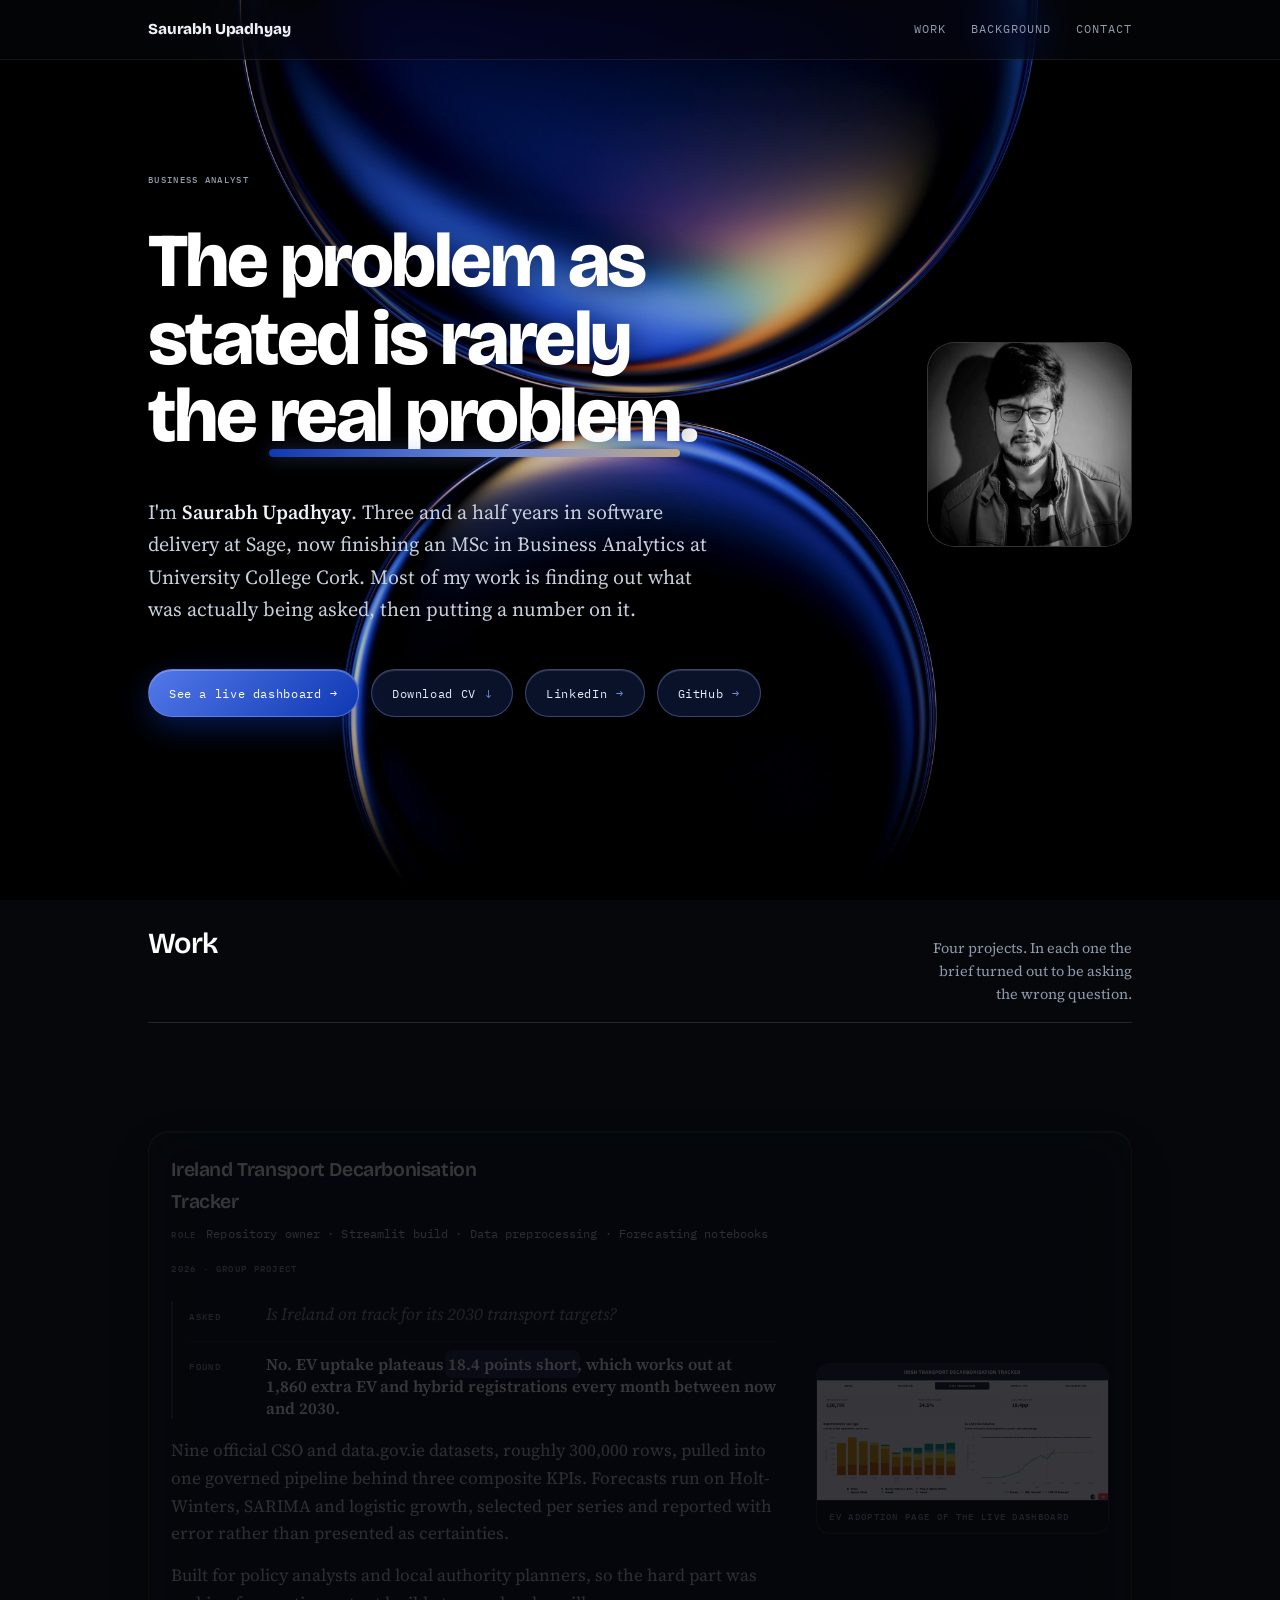
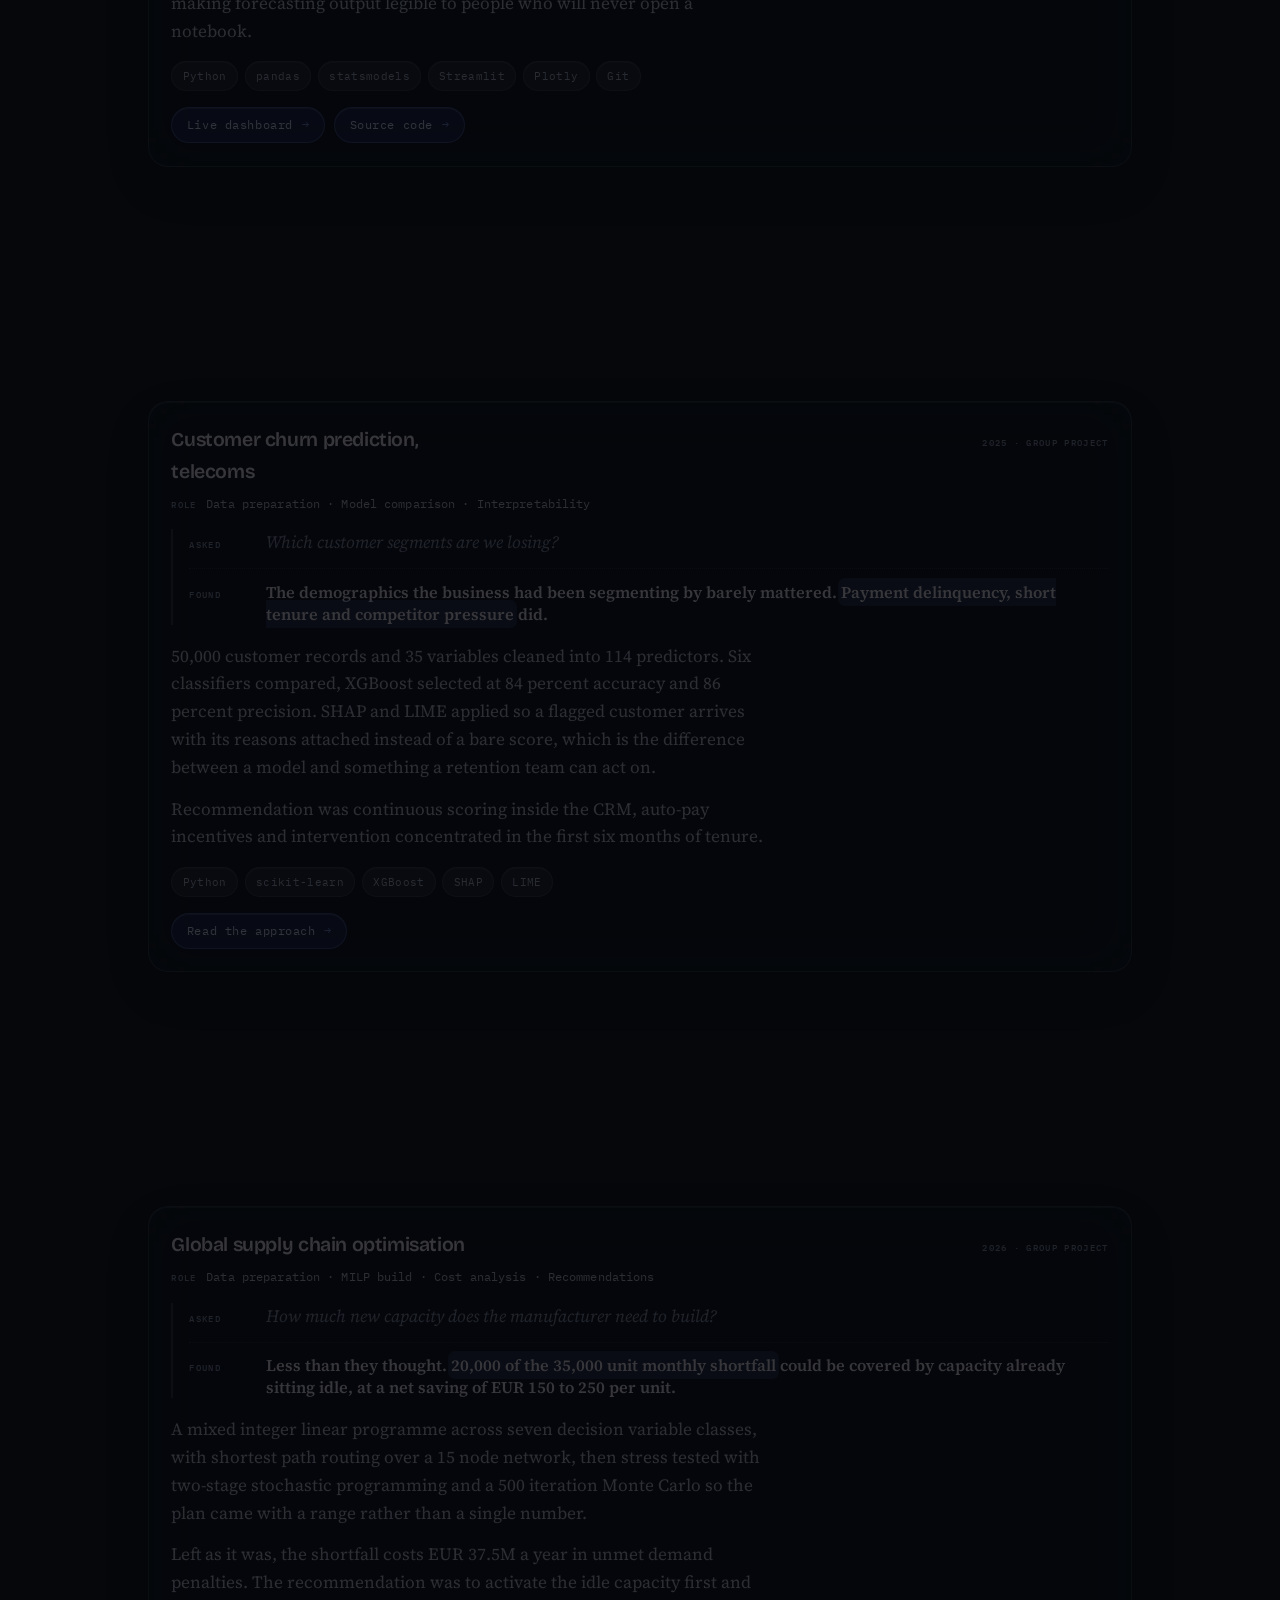
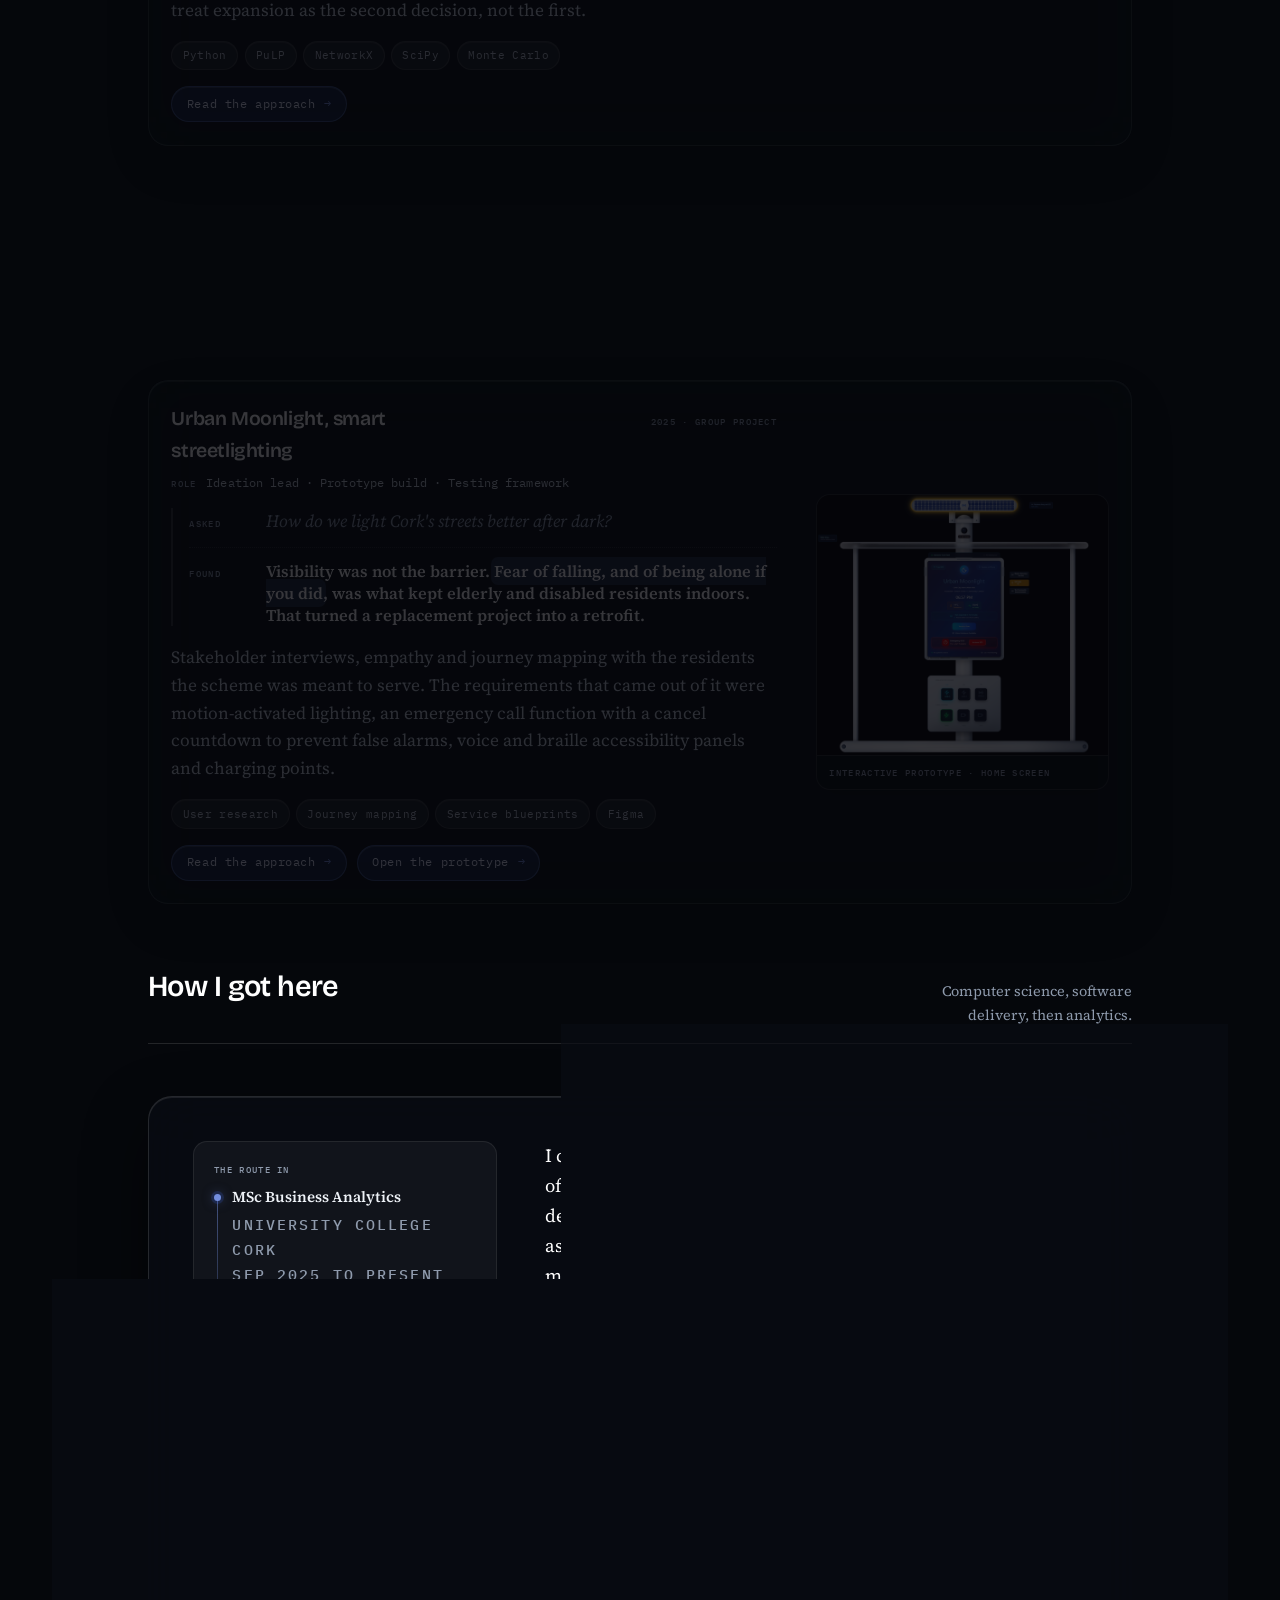
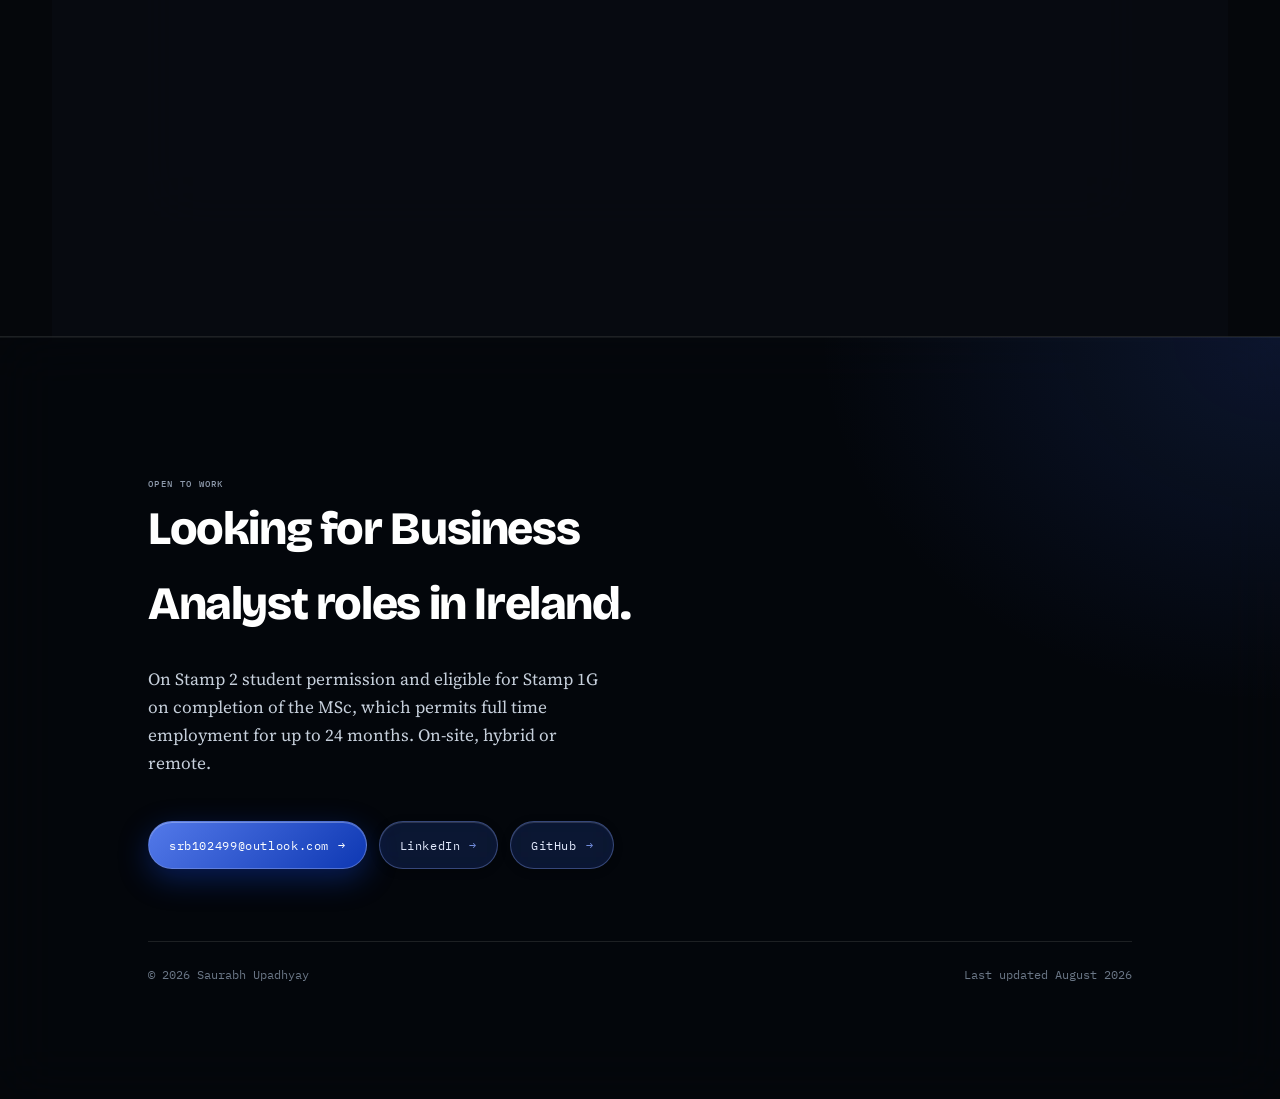
==== commit 40ece75d: "Add Urban Moonlight project: Update README, add new images, and enhance site structure" ====
--- a/index.html
+++ b/index.html
@@ -238,6 +238,7 @@
             <li>User research</li><li>Journey mapping</li><li>Service blueprints</li><li>Figma</li>
           </ul>
           <div class="entry__links">
+            <a class="btn" href="/projects/urban-moonlight/">Read the approach <i>&rarr;</i></a>
             <a class="btn" href="https://earth-folk-30984861.figma.site/" target="_blank" rel="noopener">Open the prototype <i>&rarr;</i></a>
           </div>
         </article>
@@ -250,7 +251,7 @@
     <div class="shell">
       <div class="band__head">
         <h2>How I got here</h2>
-        <p>Computer Science, Software Delivery and then Analytics.</p>
+        <p>Computer science, software delivery, then analytics.</p>
       </div>
 
       <div class="roles__card">
@@ -259,19 +260,19 @@
           <p class="tag">The route in</p>
           <div class="stint">
             <p>MSc Business Analytics</p>
-            <p class="tag">University College Cork · 2025 to 2026</p>
+            <p class="tag">University College Cork<br>Sep 2025 to Present</p>
           </div>
           <div class="stint">
             <p>Software Test Engineer</p>
-            <p class="tag">Sage · Oct 2023 to Jun 2025</p>
+            <p class="tag">Sage<br>Oct 2023 to Jun 2025</p>
           </div>
           <div class="stint">
             <p>Associate Software Test Engineer</p>
-            <p class="tag">Sage · Oct 2021 to Oct 2023</p>
+            <p class="tag">Sage<br>Oct 2021 to Oct 2023</p>
           </div>
           <div class="stint">
             <p>BTech, Computer Science</p>
-            <p class="tag">Lovely Professional University · 2017 to 2021</p>
+            <p class="tag">Lovely Professional University<br>Aug 2017 to May 2021</p>
           </div>
         </div>
         <div class="roles__main">
--- a/assets/css/site.css
+++ b/assets/css/site.css
@@ -109,10 +109,19 @@
 
 .tag{
   font-family:var(--mono);
-  font-size:.688rem;
+  font-size:.588rem;
   font-weight:500;
   letter-spacing:.14em;
   text-transform:uppercase;
+  color:var(--slate);
+}
+
+.tag2{
+  font-family:var(--mono);
+  font-size:.588rem;
+  font-weight:500;
+  letter-spacing:.14em;
+  text-transform:capitalize;
   color:var(--slate);
 }
 
@@ -291,7 +300,7 @@
 }
 .crumb:hover{background:rgba(var(--blue-rgb),.30);border-color:rgba(var(--blue-rim-rgb),.7);transform:translateY(-1px)}
 
-.band{padding-block:var(--rhythm);border-top:1px solid var(--line)}
+.band{padding-block:var(--rhythm)}
 .band__head{
   display:flex;align-items:baseline;justify-content:space-between;
   gap:1.5rem;margin-bottom:clamp(2.25rem,5vw,3.25rem);
@@ -308,6 +317,7 @@
   .band__head p{text-align:left}
 }
 .case__body{border-top:1px solid var(--line);padding-block:0 var(--rhythm)}
+.band:has(.work.is-stacked){padding-bottom:0}
 
 .work{display:flex;flex-direction:column;gap:clamp(1.25rem,3vw,1.75rem)}
 
@@ -513,14 +523,18 @@
 
 .stint{
   position:relative;margin-top:1.15rem;padding-top:1.05rem;padding-left:1.15rem;
-  border-top:1px solid var(--line);
 
   --dot-y:calc(1.05rem + .15rem + .81 * .95rem);
 }
+.stint::after{
+  content:"";position:absolute;top:0;left:1.15rem;right:.85rem;height:1px;
+  background:var(--line);
+}
 .stint:first-of-type{
-  border-top:0;margin-top:.5rem;padding-top:0;
+  margin-top:.5rem;padding-top:0;
   --dot-y:calc(.15rem + .81 * .95rem);
 }
+.stint:first-of-type::after{display:none}
 
 /* Rail down to the next marker: the gap, that entry's padding, then half its
    title's line box. */
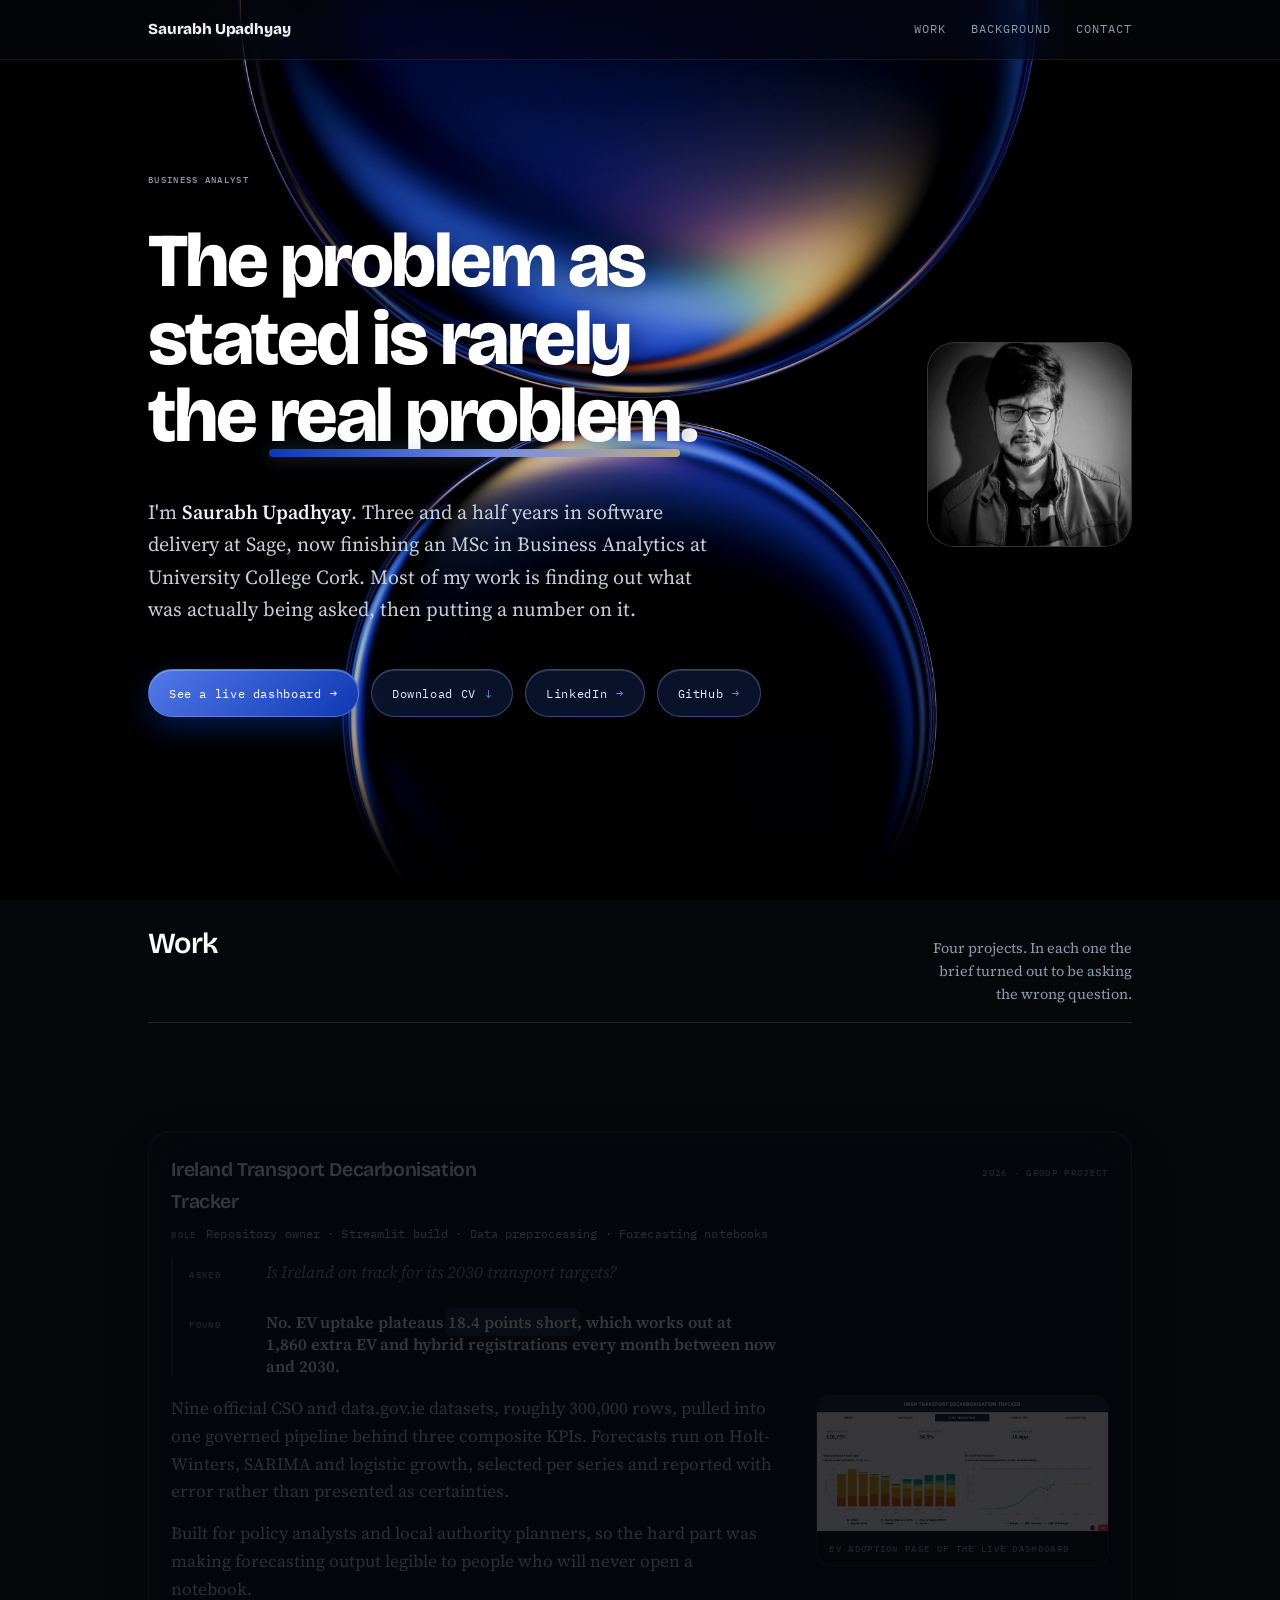
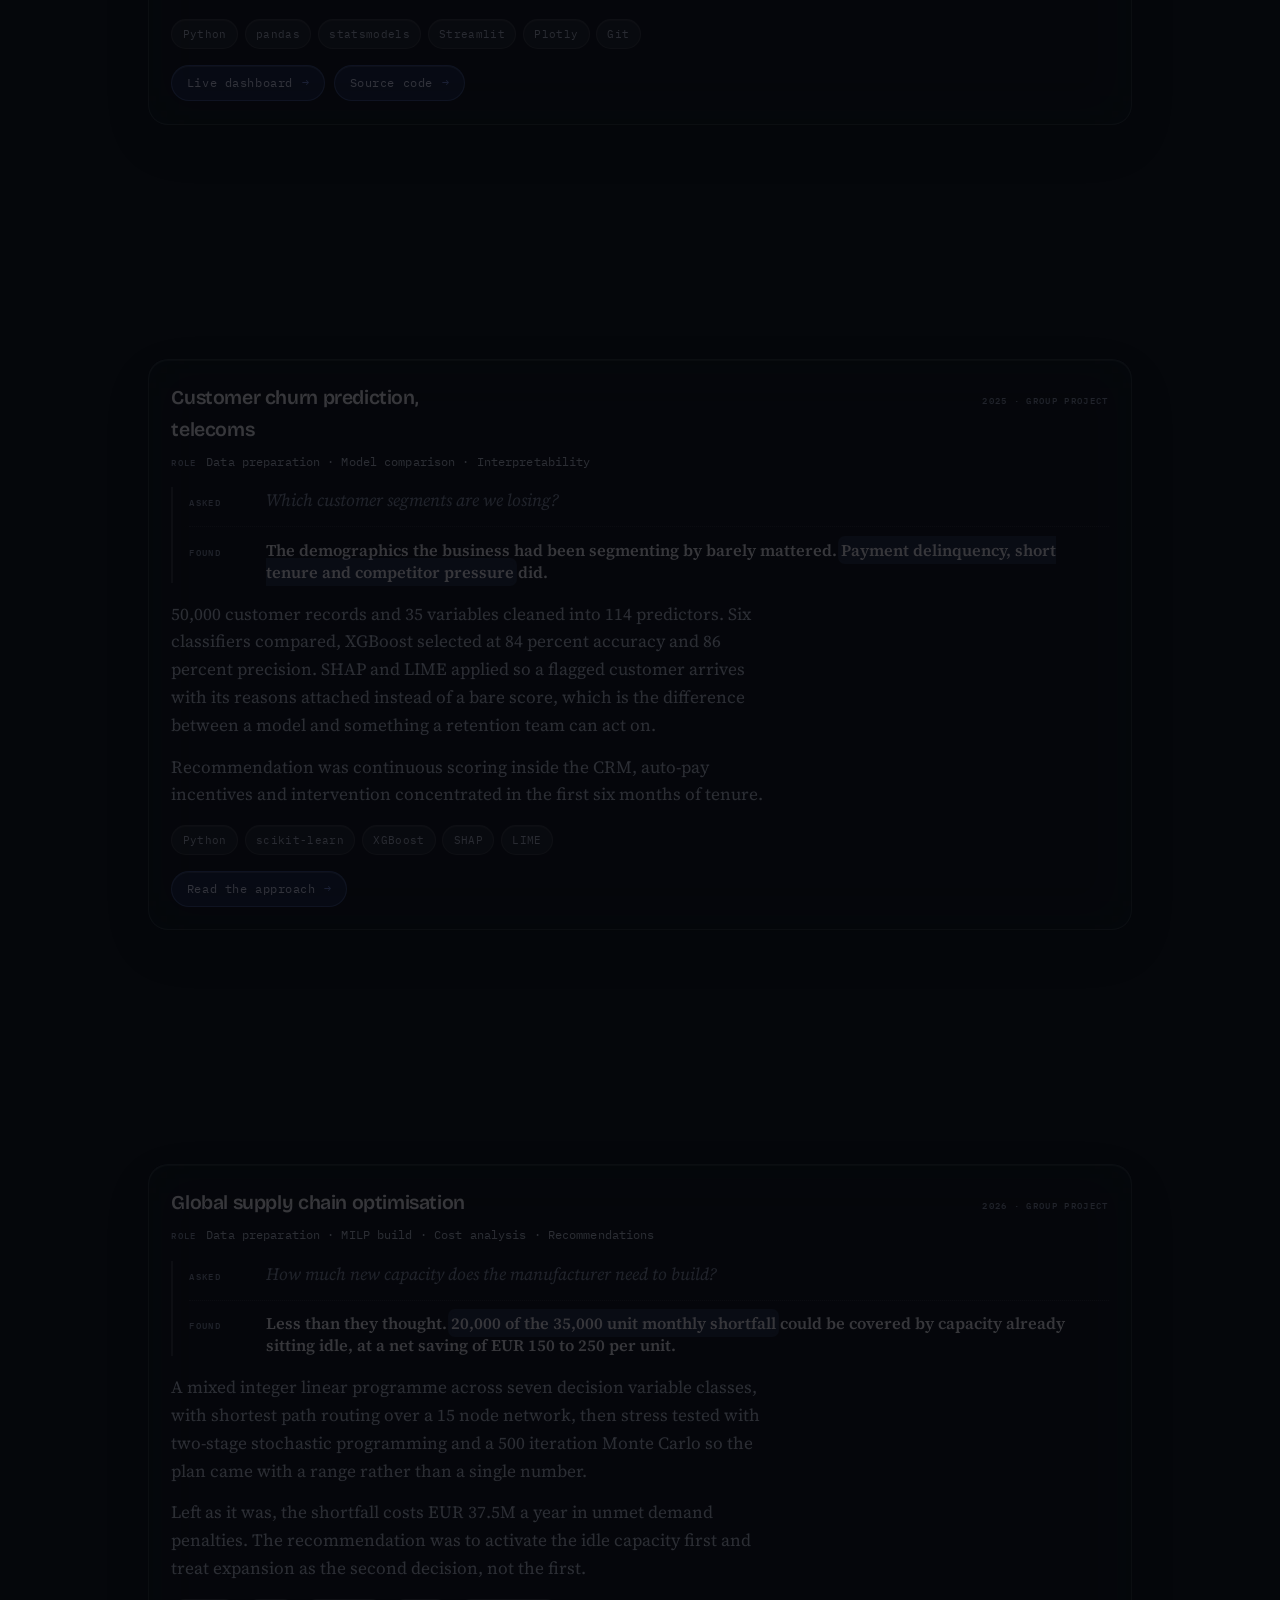
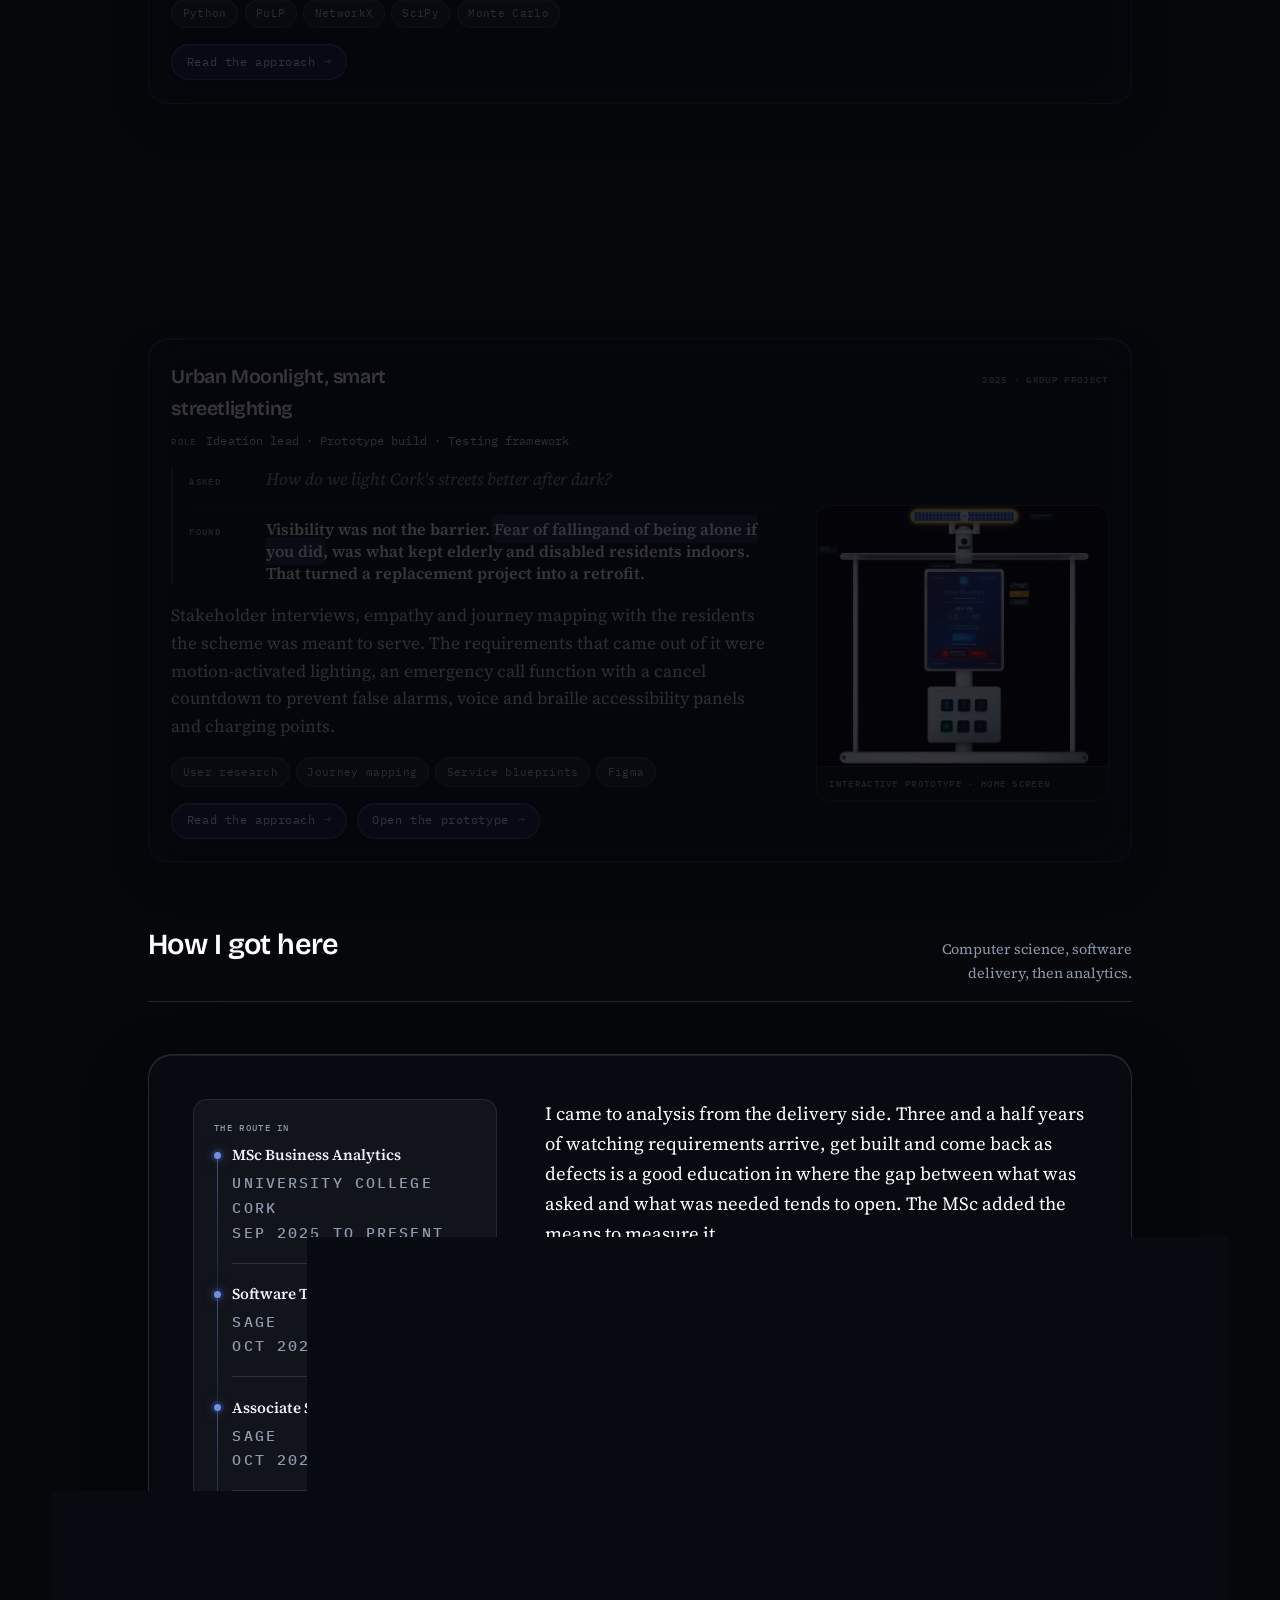
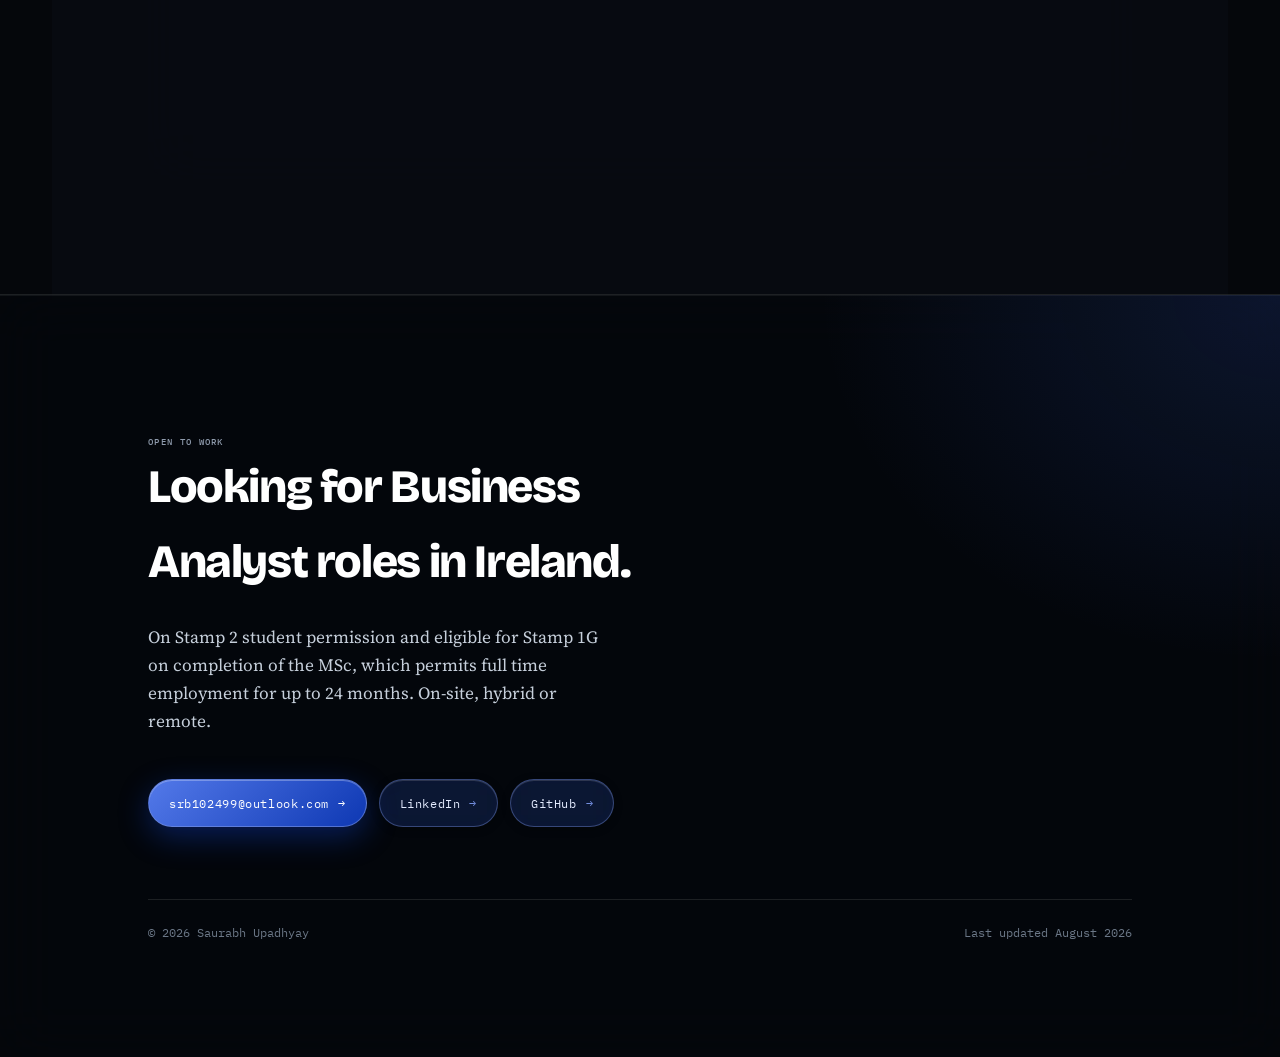
==== commit c22953ce: "Refactor layout styles for entry sections and improve text clarity in project descriptions" ====
--- a/index.html
+++ b/index.html
@@ -219,7 +219,7 @@
             </div>
             <div>
               <dt class="tag">Found</dt>
-              <dd class="found">Visibility was not the barrier. <b>Fear of falling, and of being alone if you did</b>, was what kept elderly and disabled residents indoors. That turned a replacement project into a retrofit.</dd>
+              <dd class="found">Visibility was not the barrier. <b>Fear of fallingand of being alone if you did</b>, was what kept elderly and disabled residents indoors. That turned a replacement project into a retrofit.</dd>
             </div>
           </dl>
 
@@ -284,18 +284,18 @@
           <p>
             At Sage I sat between product owners, developers and customer support across the Payroll
             and HR release cycle. That meant turning customer issues and feature requests into
-            acceptance criteria a team could build against, and tracing recurring defects back to
+            acceptance criteria a team could build against and tracing recurring defects back to
             root causes so the same ones stopped resurfacing.
           </p>
           <p>
             I also built the Cypress automation suite from scratch and worked with a developer to
-            wire it into CI, and verified data integrity across APIs and back end services,
+            wire it into CI and verified data integrity across APIs and back end services,
             reconciling payroll calculations before they reached customers.
           </p>
           <p>
             As project manager on a graduate process improvement project I interviewed stakeholders
             across the delivery function, mapped how work actually moved through the SDLC rather than
-            how it was documented to move, and presented recommendations to senior leadership with a
+            how it was documented to move and presented recommendations to senior leadership with a
             projected reduction in turnaround time of around 20 percent.
           </p>
         </div>
--- a/assets/css/site.css
+++ b/assets/css/site.css
@@ -339,9 +339,10 @@
 }
 
 .entry__top{
-  display:flex;flex-wrap:wrap;align-items:baseline;
-  justify-content:space-between;gap:.5rem 1.5rem;margin-bottom:1.5rem;
-}
+  display:grid;grid-template-columns:minmax(0,1fr) auto;
+  align-items:baseline;gap:.5rem 1.5rem;margin-bottom:1.5rem;
+}
+@media (max-width:560px){.entry__top{grid-template-columns:minmax(0,1fr)}}
 .entry__top h3{
   font-family:var(--display);font-weight:600;
   font-size:clamp(1.2rem,1.05rem + .55vw,1.5rem);
@@ -481,8 +482,9 @@
     align-items:start;
   }
   .work.is-stacked .entry:has(.entry__shot) > :not(.entry__shot){grid-column:1}
+  .work.is-stacked .entry:has(.entry__shot) > .entry__top{grid-column:1 / -1}
   .work.is-stacked .entry:has(.entry__shot) > .entry__shot{
-    grid-column:2;grid-row:1 / span 10;align-self:center;margin:0;
+    grid-column:2;grid-row:2 / span 10;align-self:center;margin:0;
   }
 
   /* Wider text column: the screenshots are short, and a narrow column is what
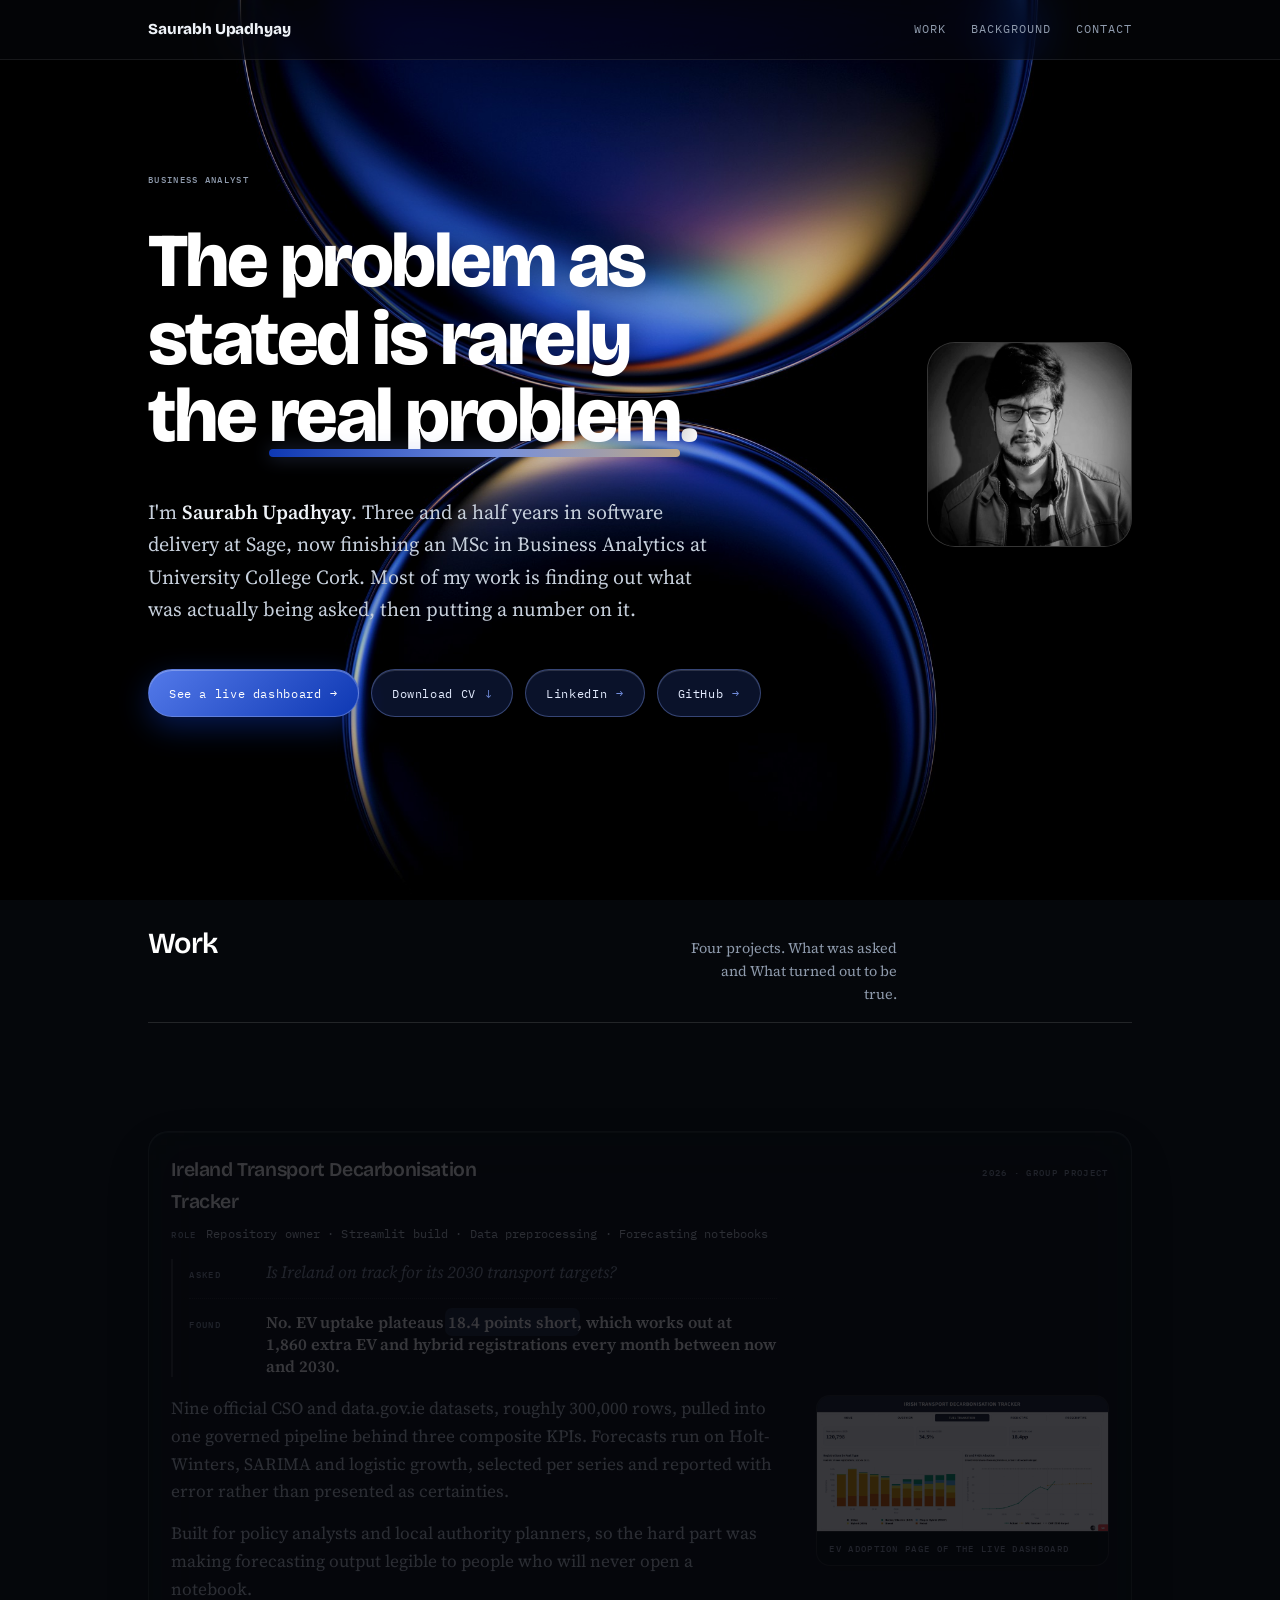
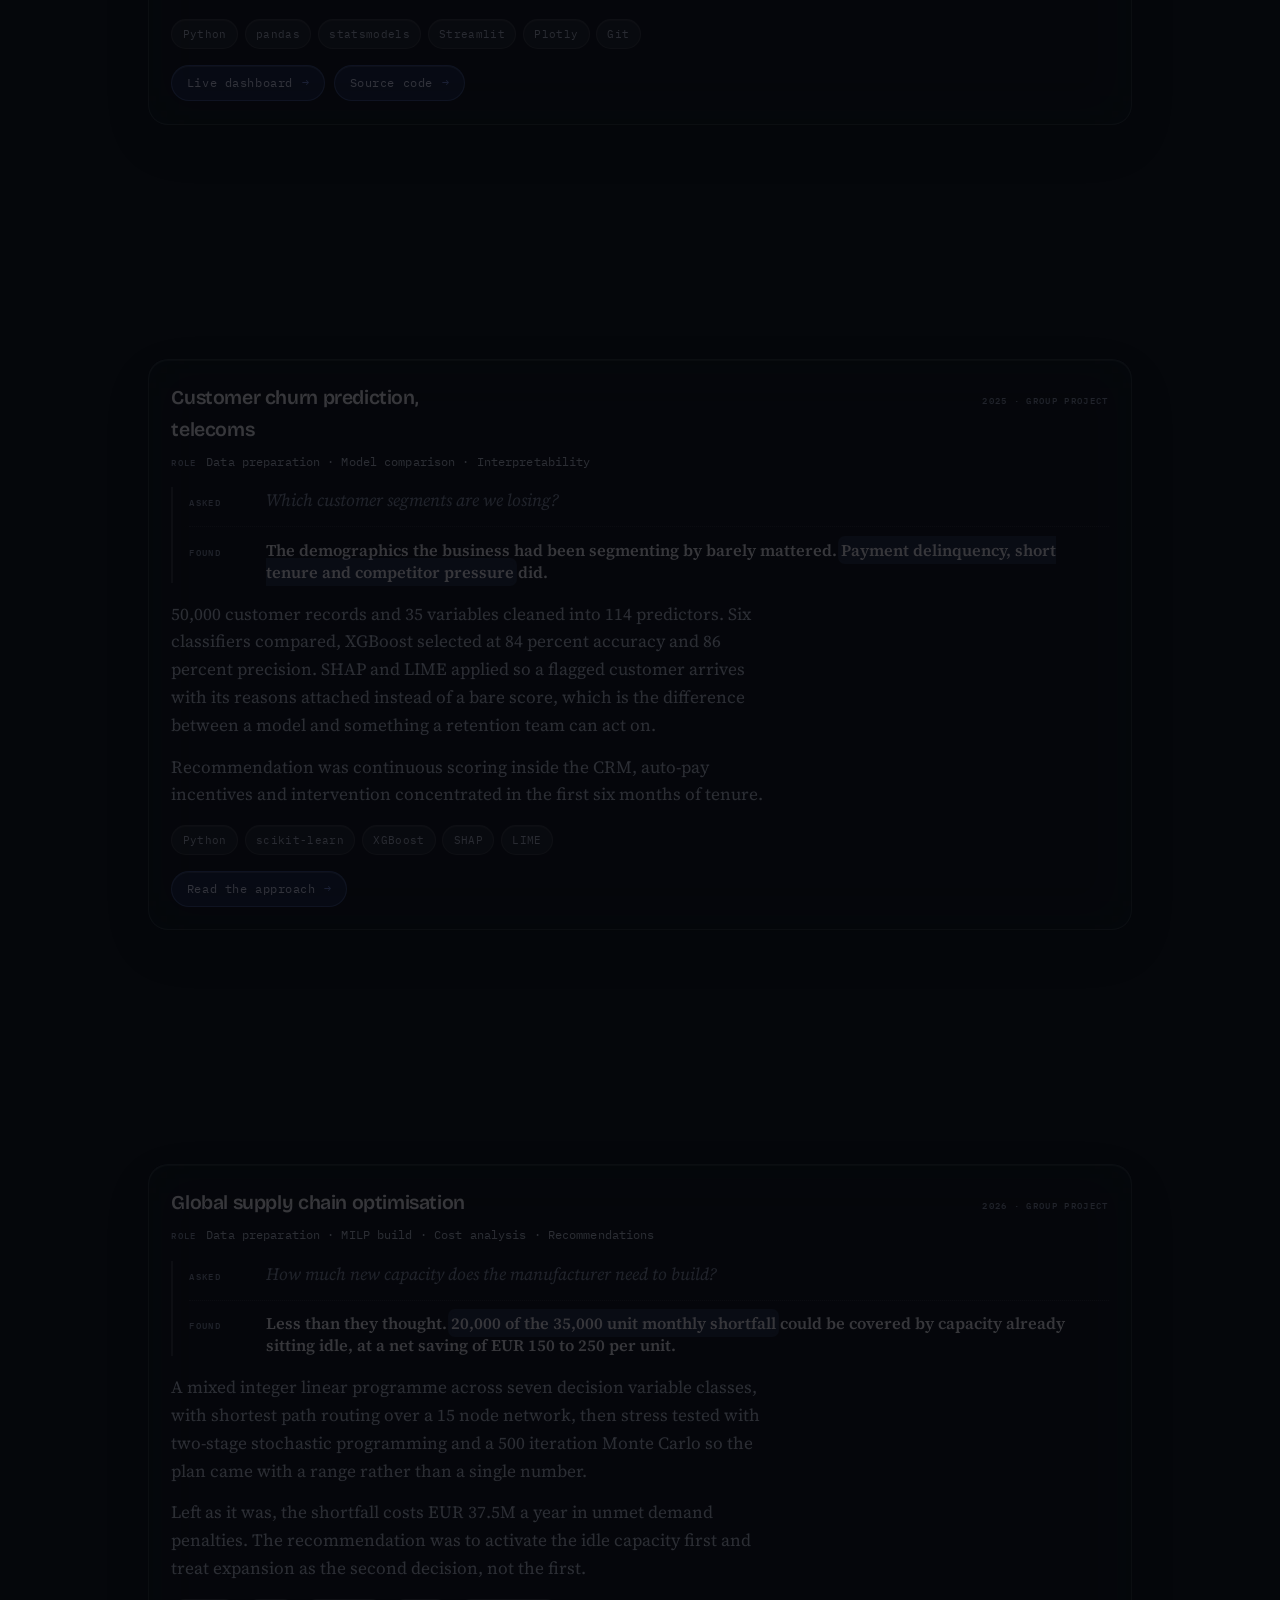
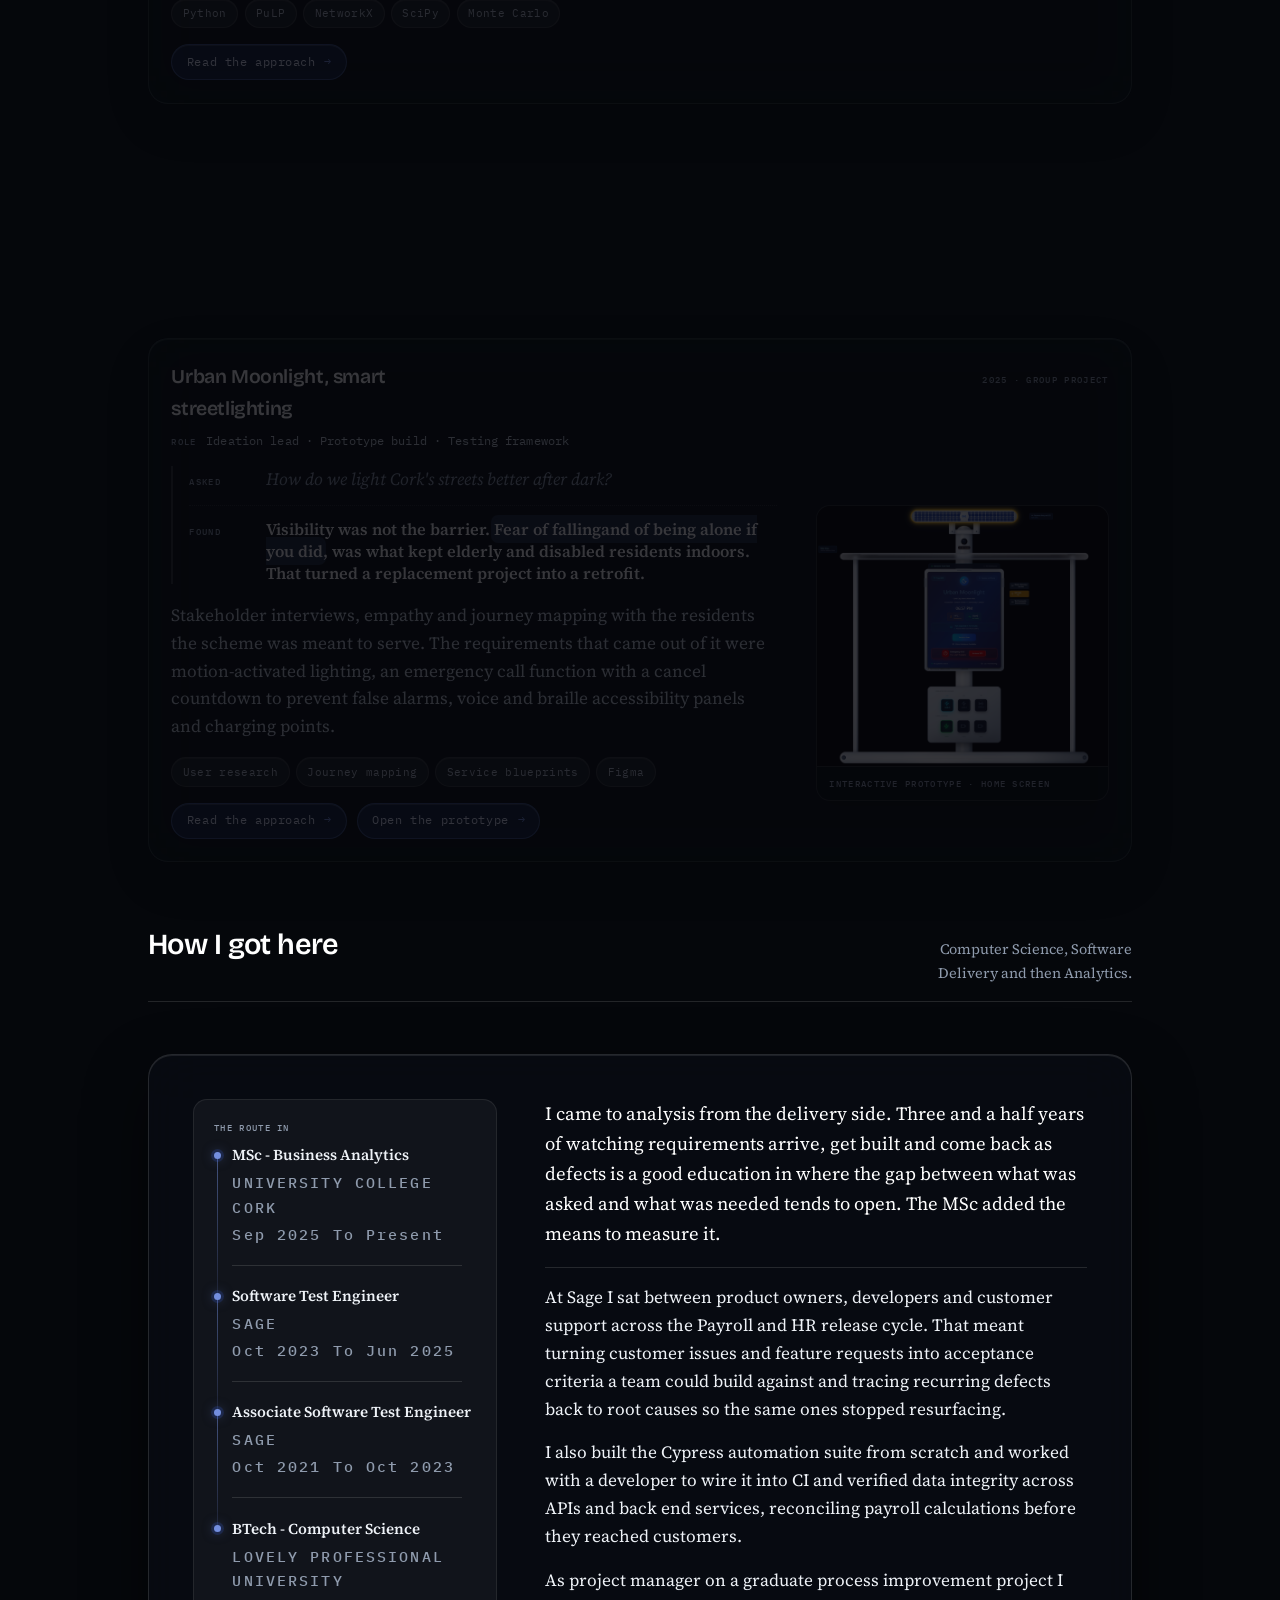
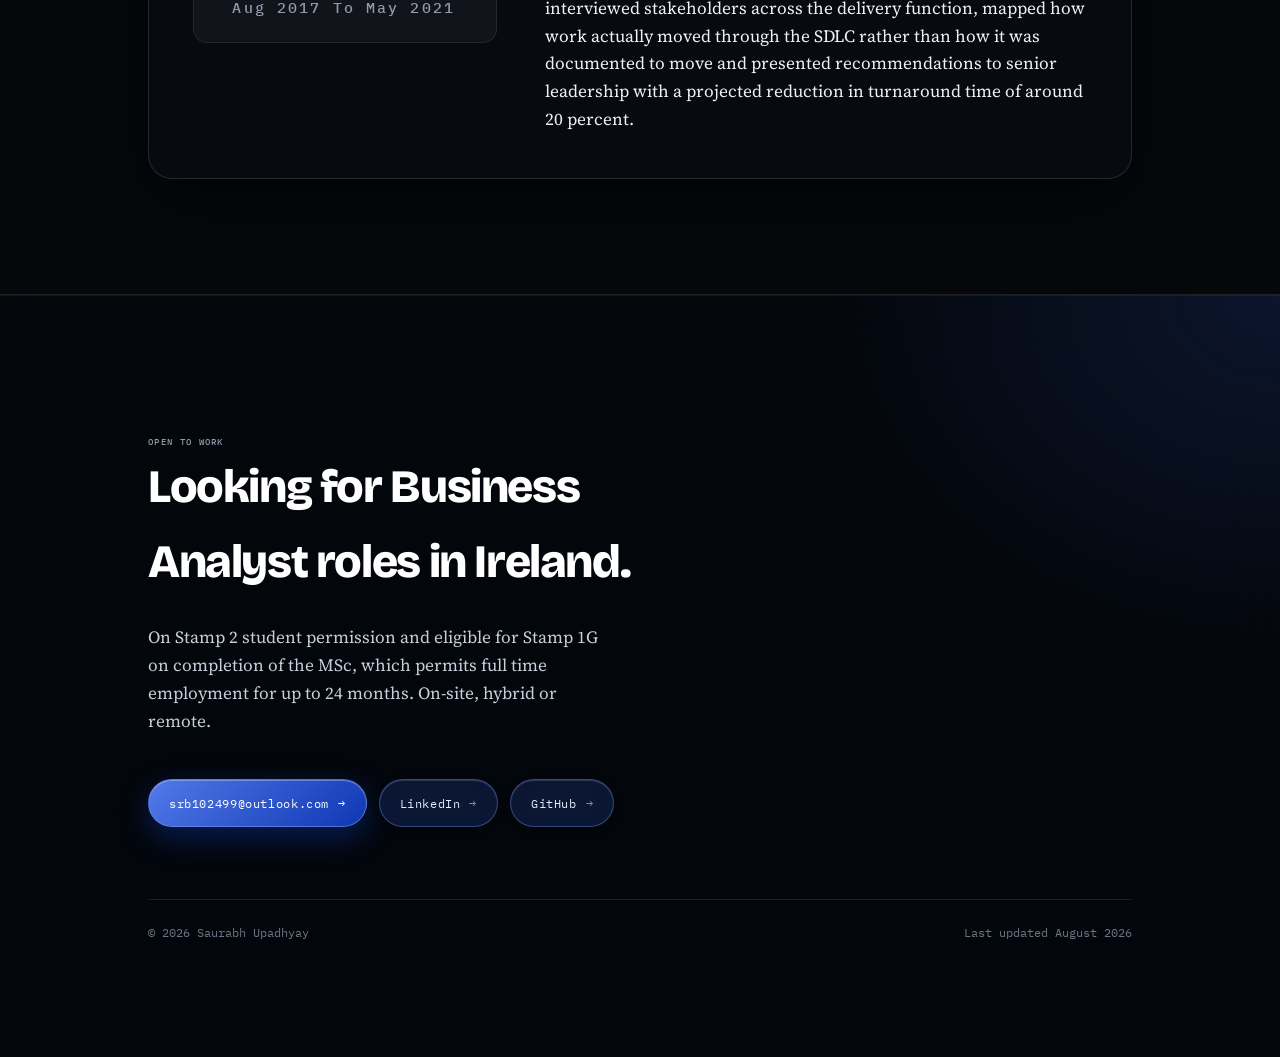
==== commit cbea0447: "Update project descriptions for clarity and consistency in formatting" ====
--- a/index.html
+++ b/index.html
@@ -75,7 +75,7 @@
     <div class="shell">
       <div class="band__head">
         <h2>Work</h2>
-        <p>Four projects. In each one the brief turned out to be asking the wrong question.</p>
+        <p><p>Four projects. What was asked and What turned out to be true.</p></p>
       </div>
 
       <!-- Card order here is the pin order. Each id is the target of a case
@@ -251,7 +251,7 @@
     <div class="shell">
       <div class="band__head">
         <h2>How I got here</h2>
-        <p>Computer science, software delivery, then analytics.</p>
+        <p>Computer Science, Software Delivery and then Analytics.</p>
       </div>
 
       <div class="roles__card">
@@ -259,20 +259,24 @@
         <div class="roles__side">
           <p class="tag">The route in</p>
           <div class="stint">
-            <p>MSc Business Analytics</p>
-            <p class="tag">University College Cork<br>Sep 2025 to Present</p>
+            <p>MSc - Business Analytics</p>
+            <p class="tag">University College Cork</p>
+            <p class="tag2">Sep 2025 to Present</p>
           </div>
           <div class="stint">
             <p>Software Test Engineer</p>
-            <p class="tag">Sage<br>Oct 2023 to Jun 2025</p>
+            <p class="tag">Sage</p>
+            <p class="tag2">Oct 2023 to Jun 2025</p>
           </div>
           <div class="stint">
             <p>Associate Software Test Engineer</p>
-            <p class="tag">Sage<br>Oct 2021 to Oct 2023</p>
+            <p class="tag">Sage</p>
+            <p class="tag2">Oct 2021 to Oct 2023</p>
           </div>
           <div class="stint">
-            <p>BTech, Computer Science</p>
-            <p class="tag">Lovely Professional University<br>Aug 2017 to May 2021</p>
+            <p>BTech - Computer Science</p>
+            <p class="tag">Lovely Professional University</p>
+            <p class="tag2">Aug 2017 to May 2021</p>
           </div>
         </div>
         <div class="roles__main">
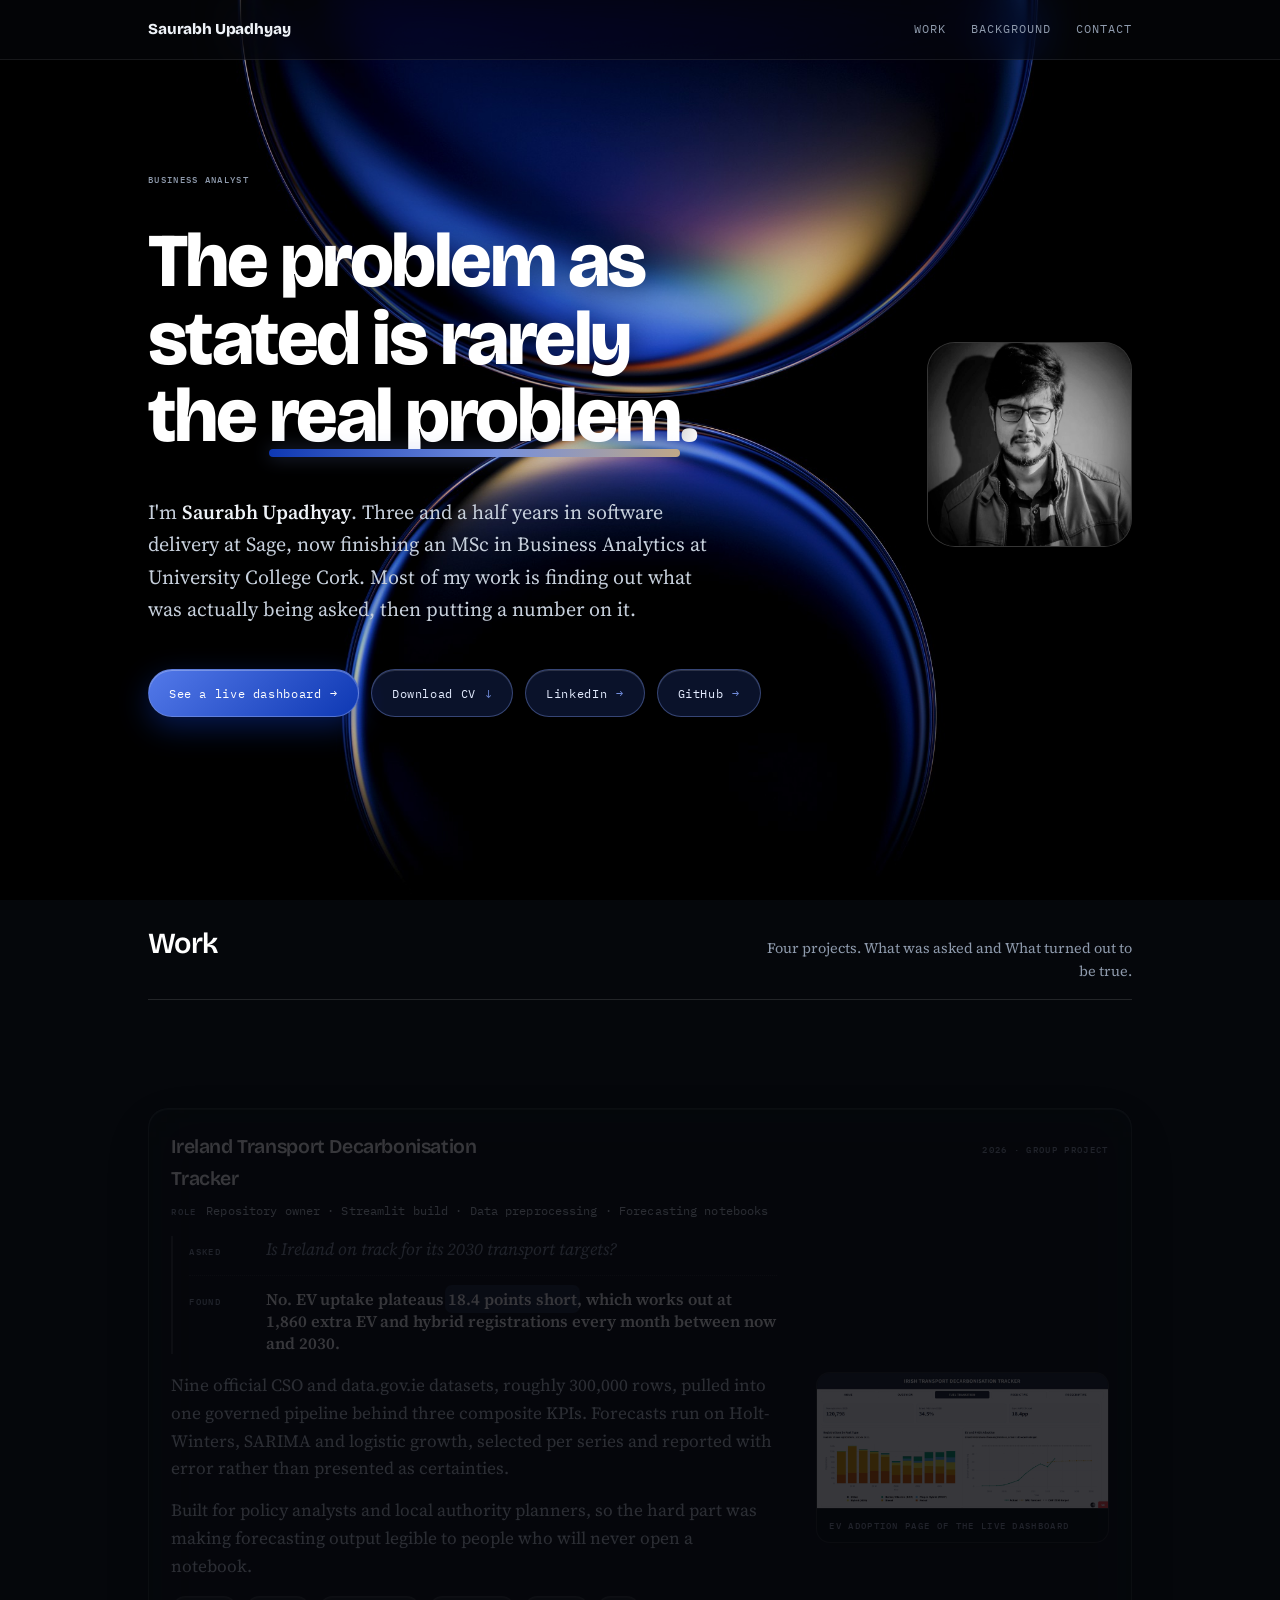
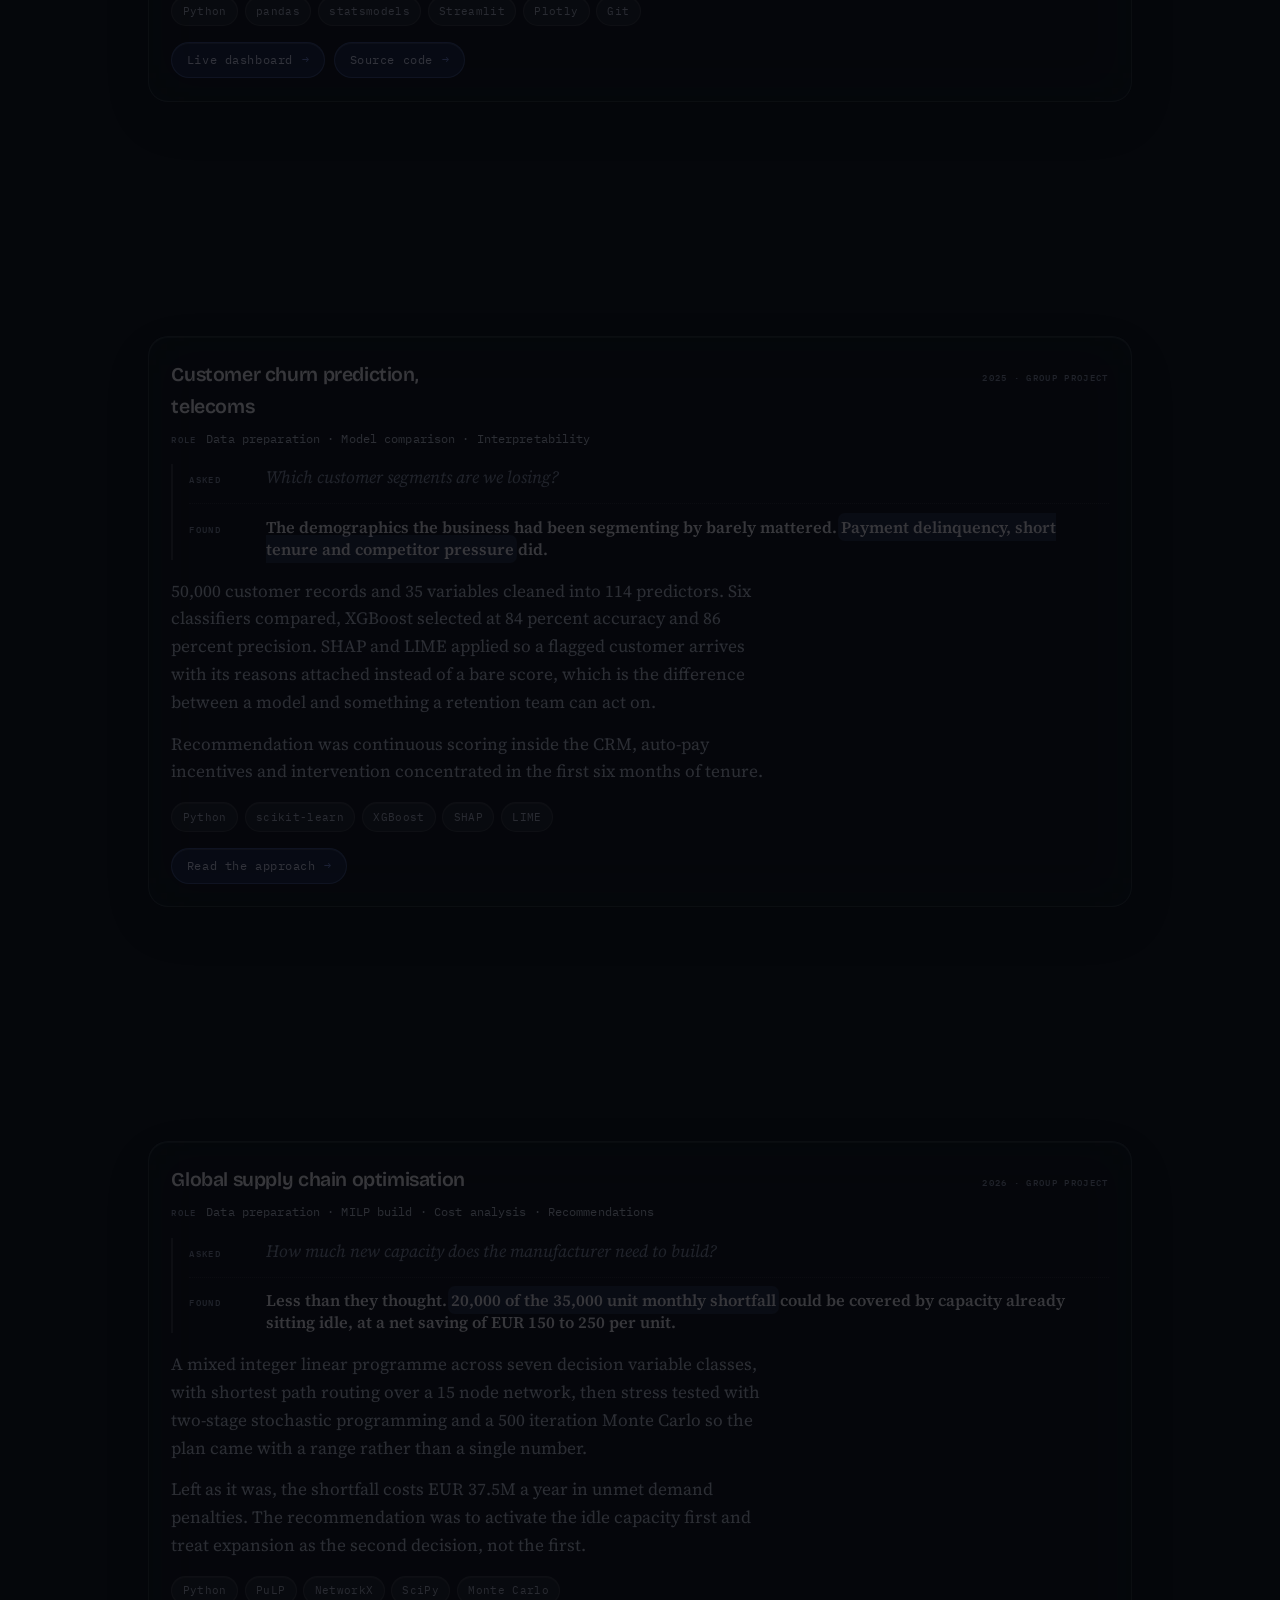
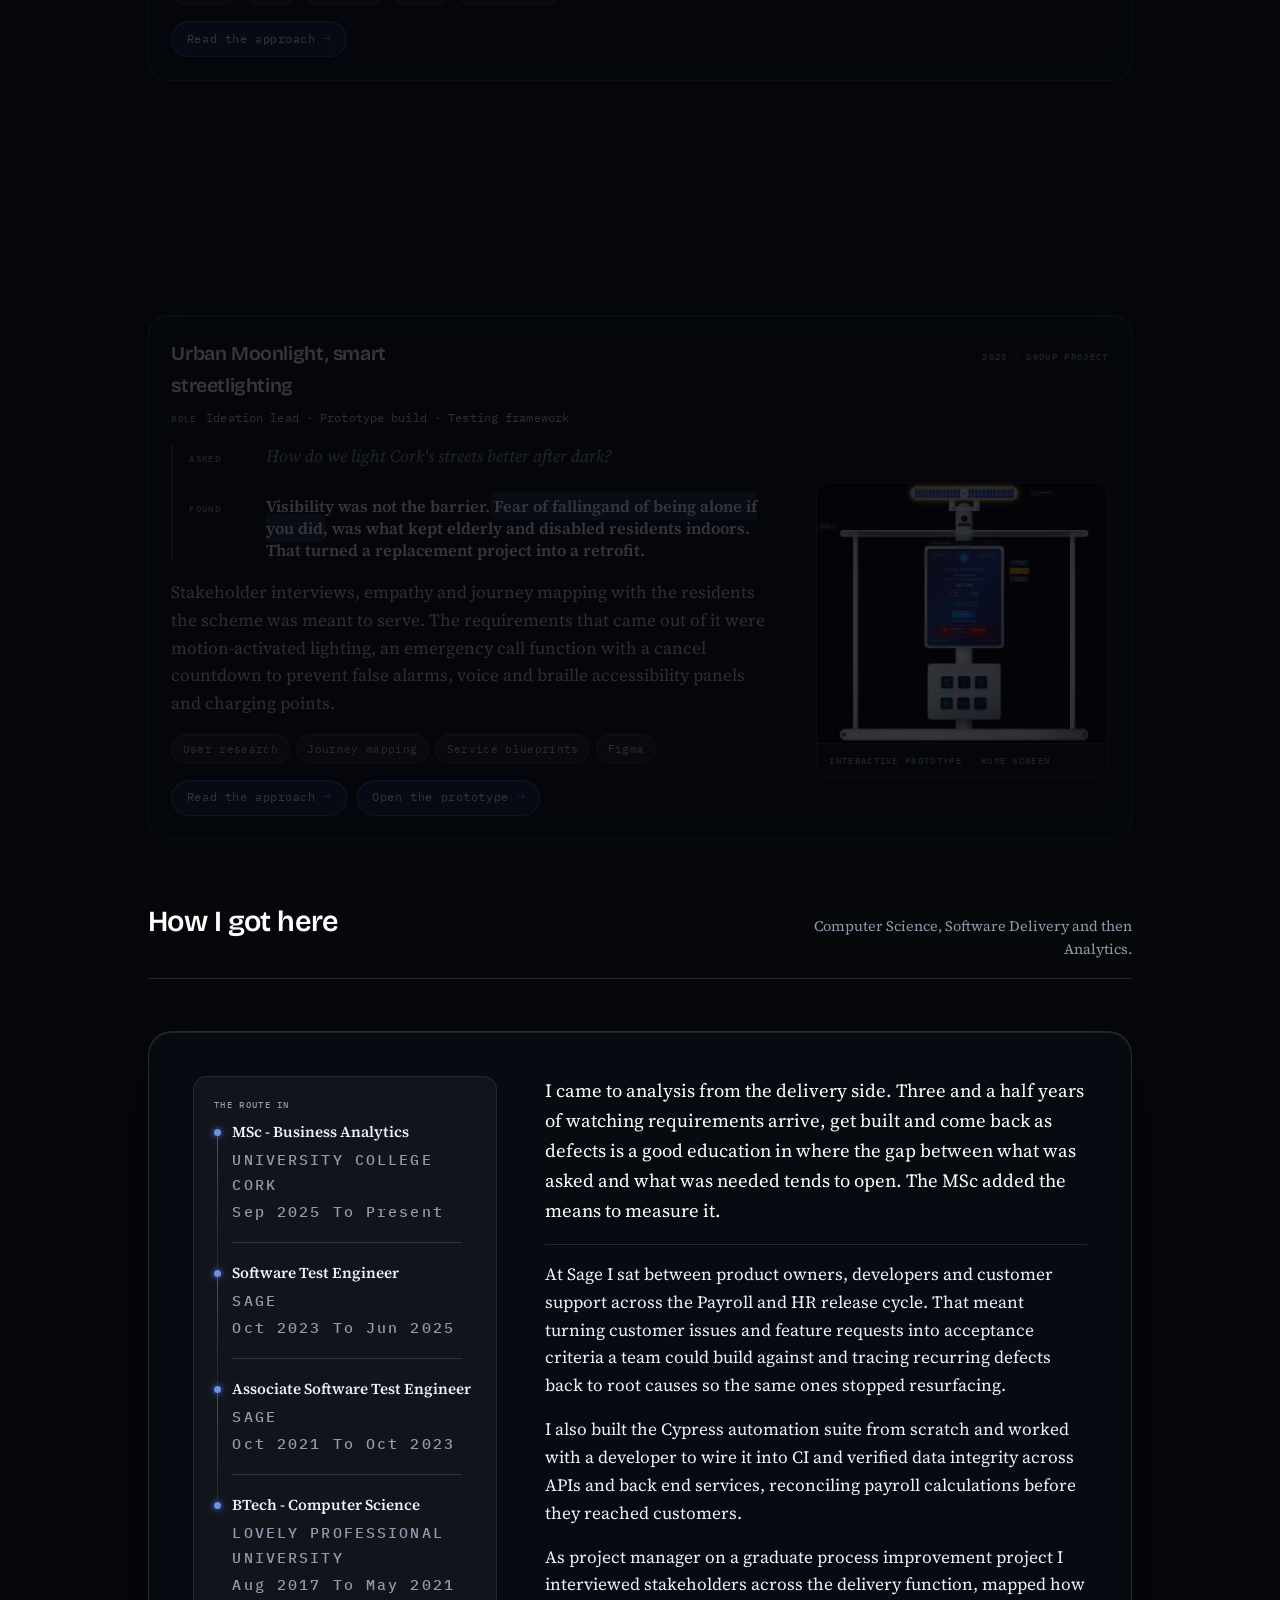
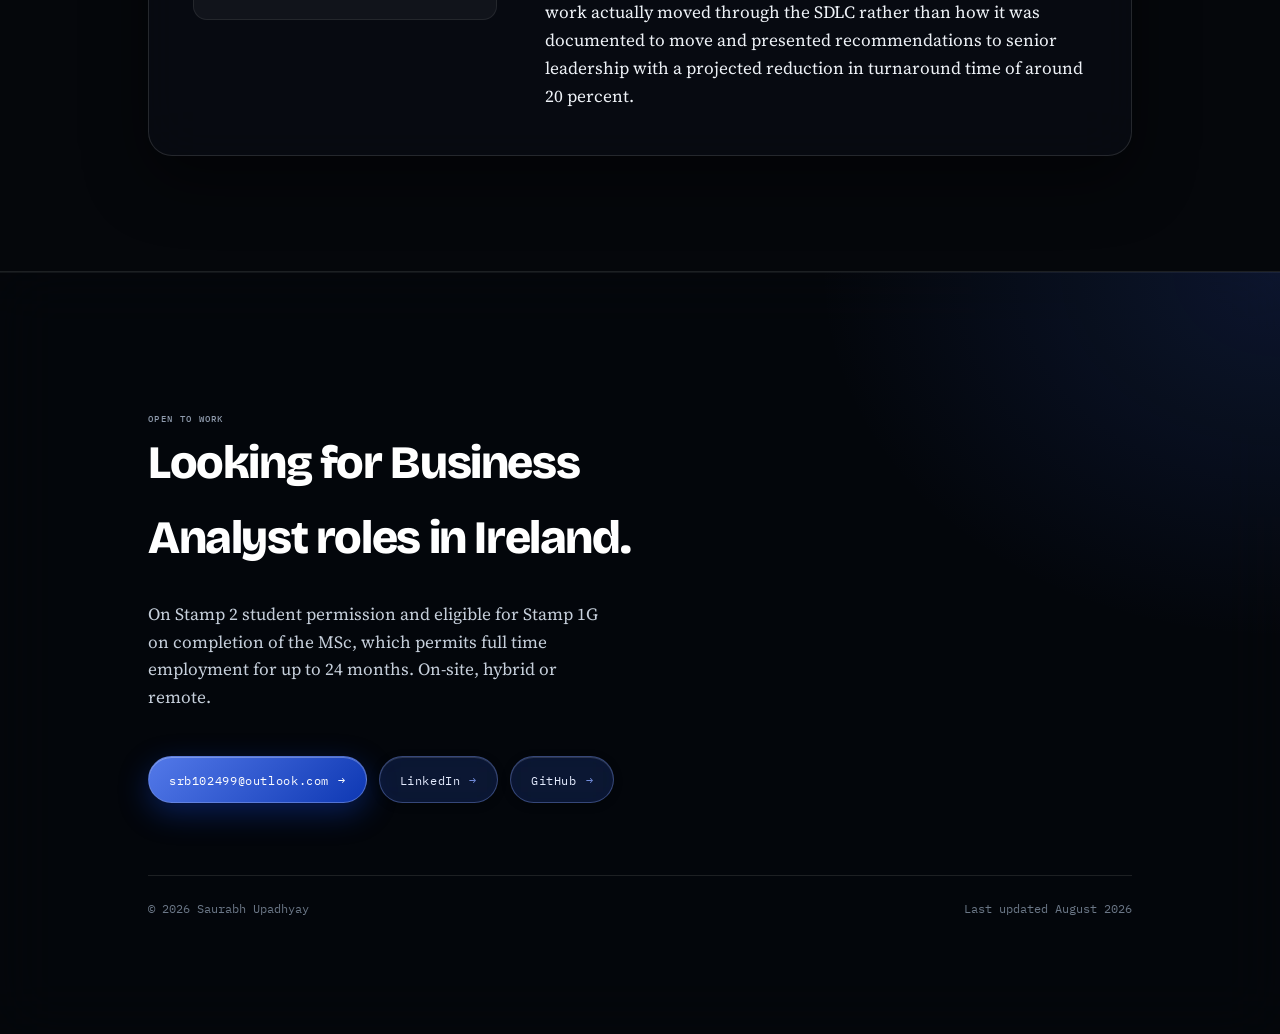
==== commit 1c10380f: "Fix markup error in project description and adjust CSS for better text alignment" ====
--- a/index.html
+++ b/index.html
@@ -75,7 +75,7 @@
     <div class="shell">
       <div class="band__head">
         <h2>Work</h2>
-        <p><p>Four projects. What was asked and What turned out to be true.</p></p>
+        <p>Four projects. What was asked and What turned out to be true.</p>
       </div>
 
       <!-- Card order here is the pin order. Each id is the target of a case
--- a/assets/css/site.css
+++ b/assets/css/site.css
@@ -311,7 +311,7 @@
   font-size:clamp(1.35rem,1.1rem + .9vw,1.85rem);
   letter-spacing:-.02em;margin:0;color:#fff;
 }
-.band__head p{margin:0;text-align:right;max-width:26ch;font-size:.9rem;color:var(--slate)}
+.band__head p{margin:0;text-align:right;max-width:46ch;font-size:.9rem;color:var(--slate)}
 @media (max-width:640px){
   .band__head{flex-direction:column;gap:.5rem}
   .band__head p{text-align:left}
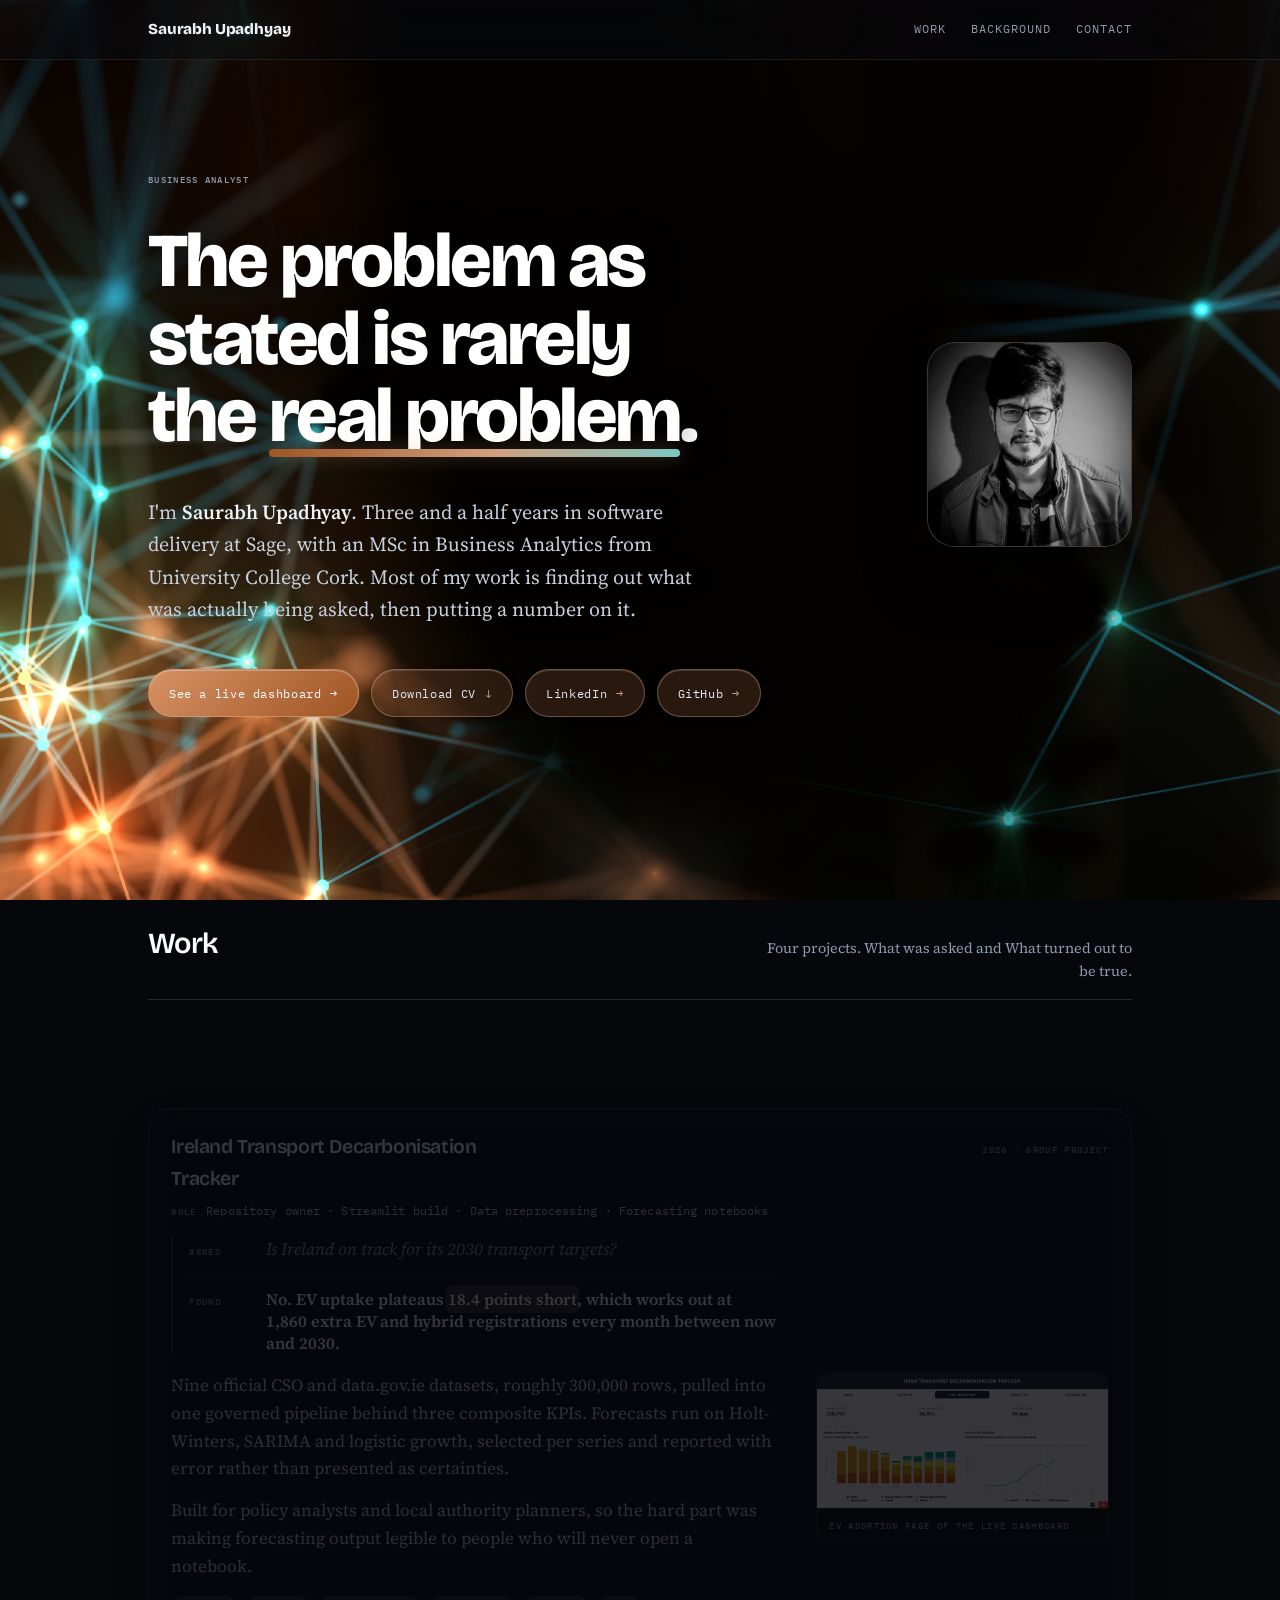
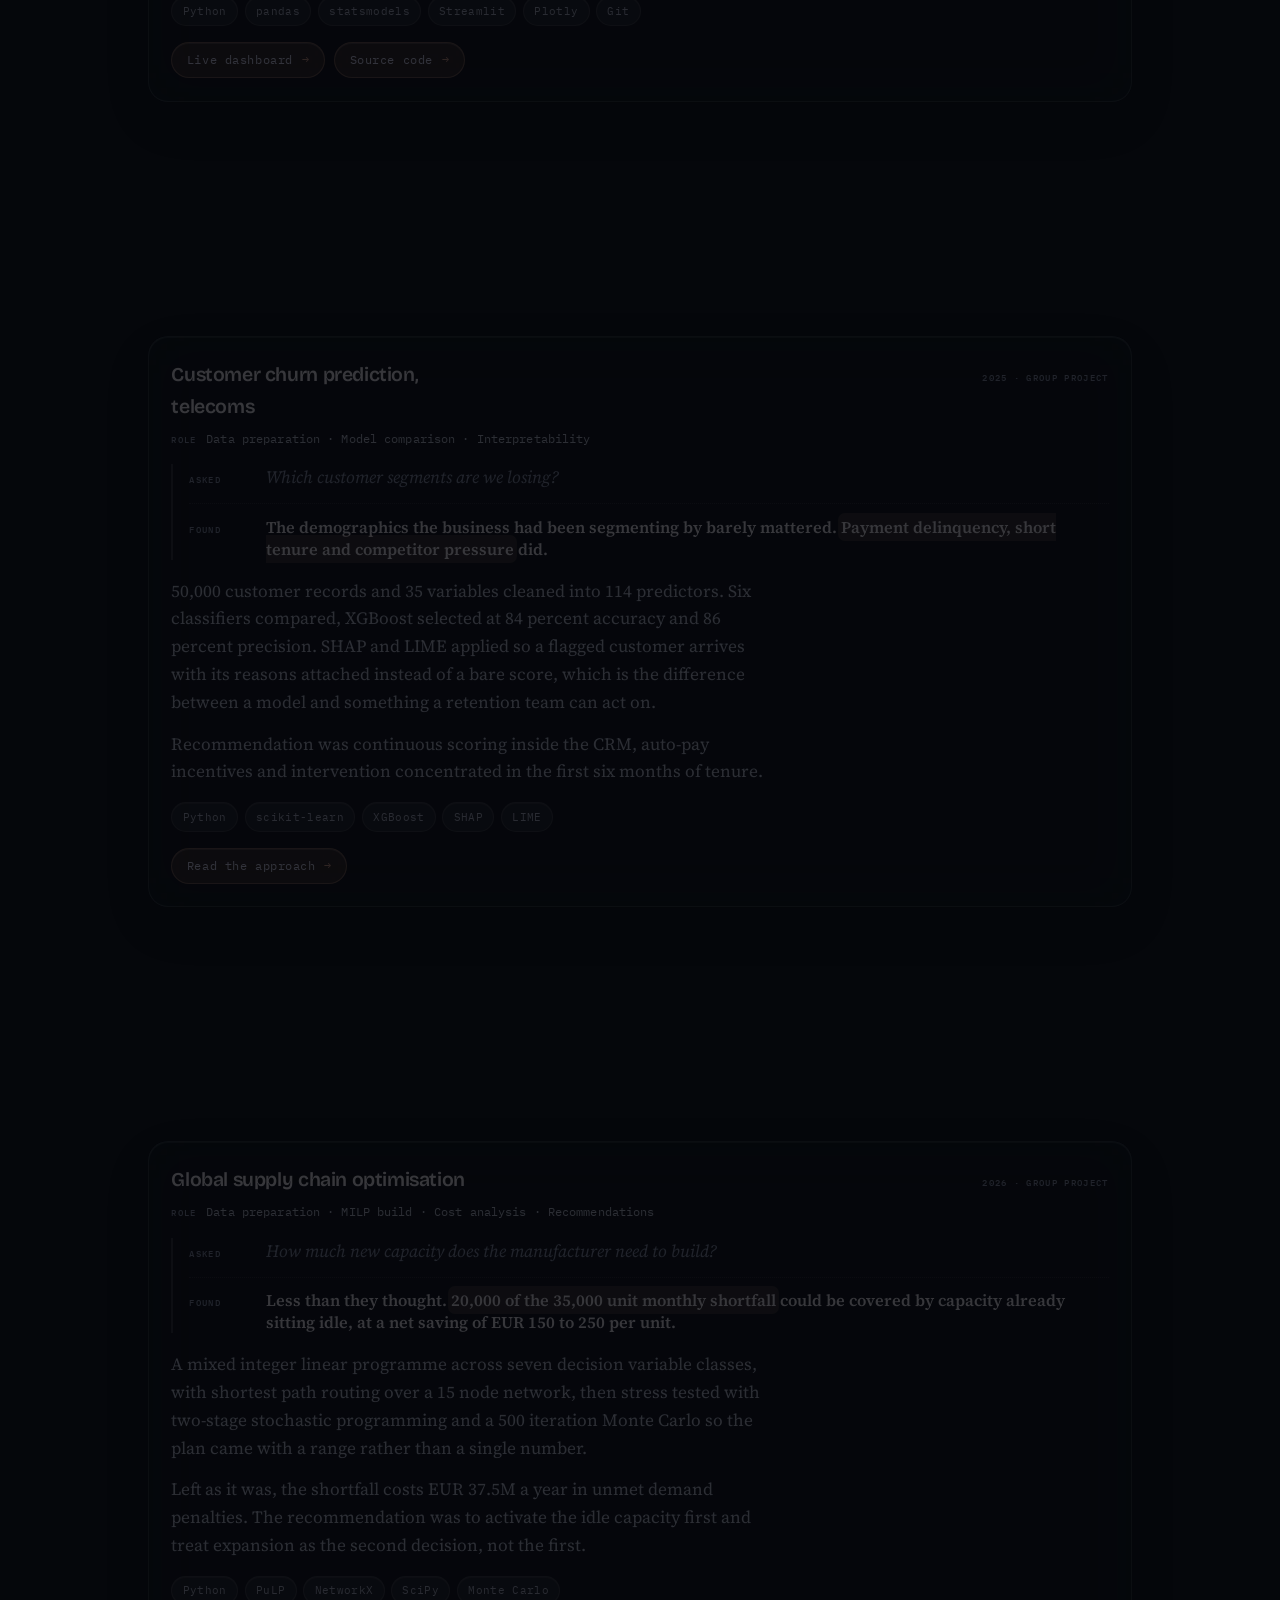
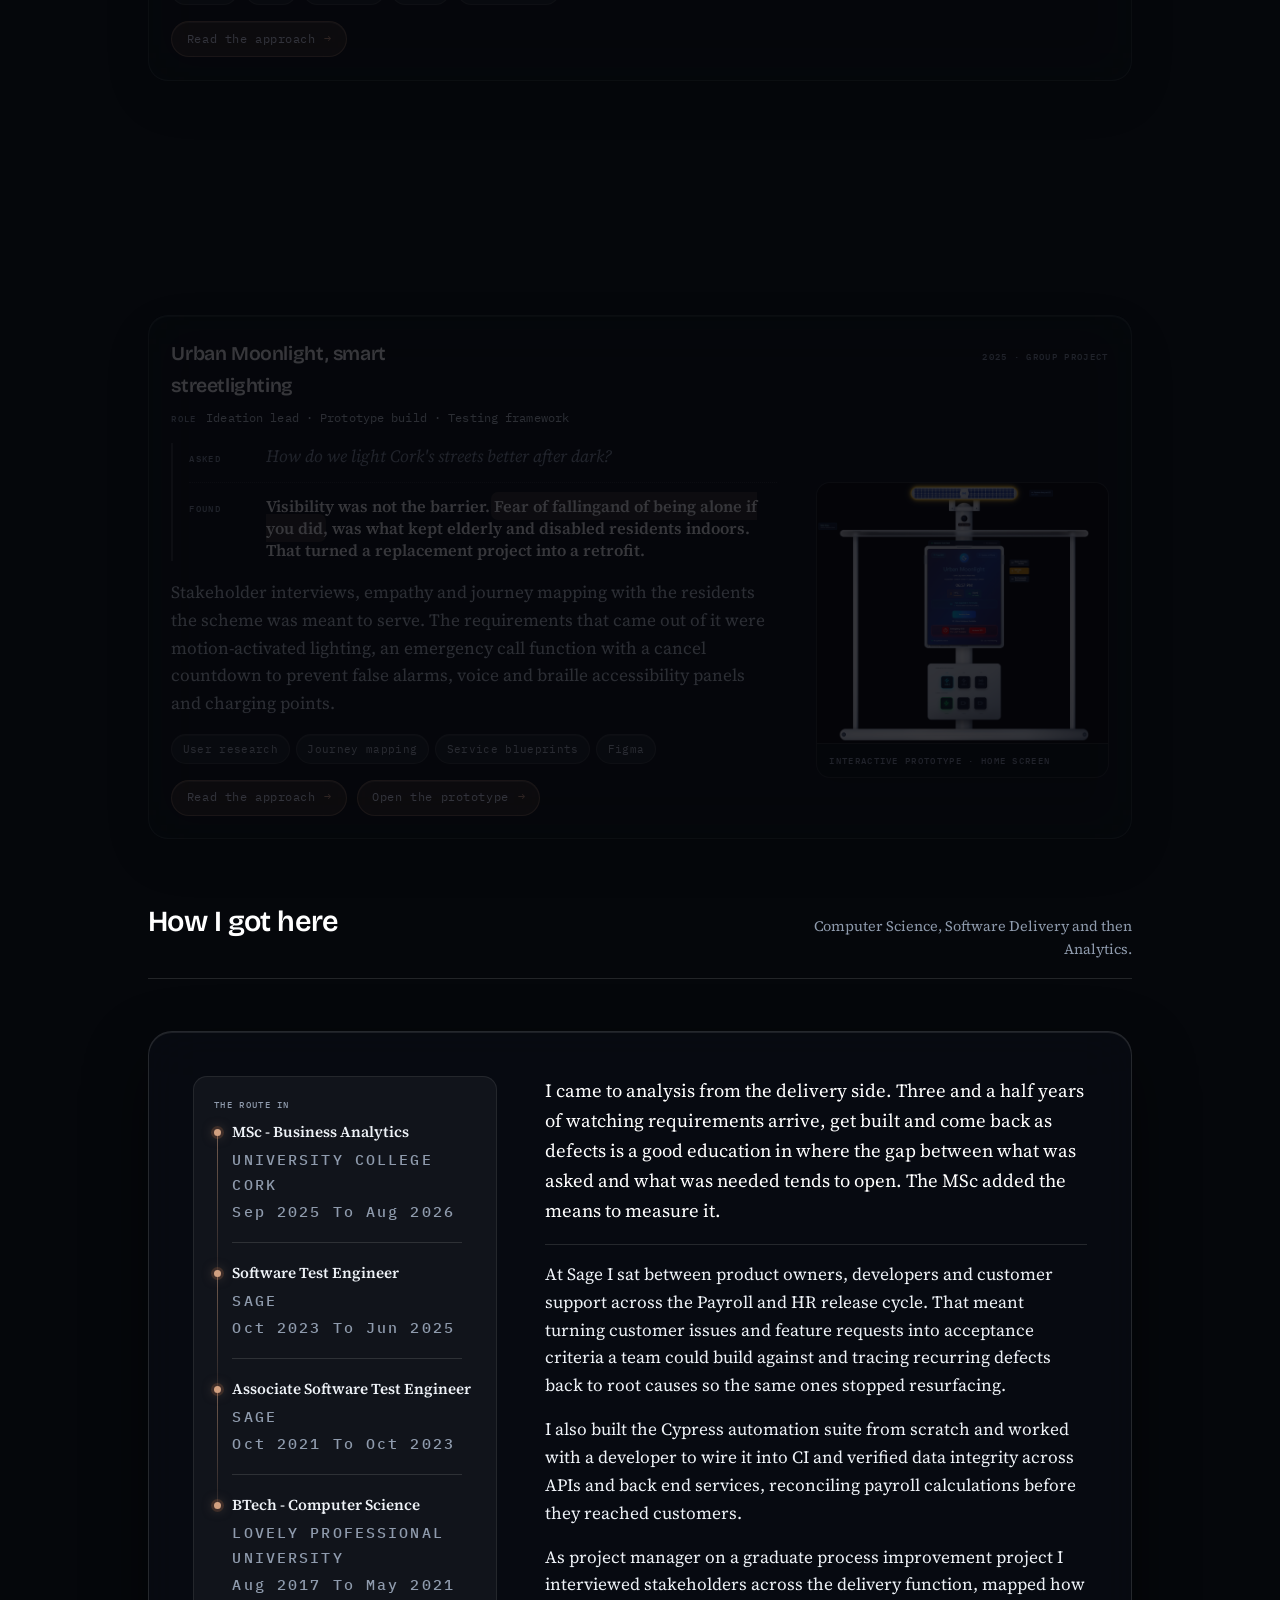
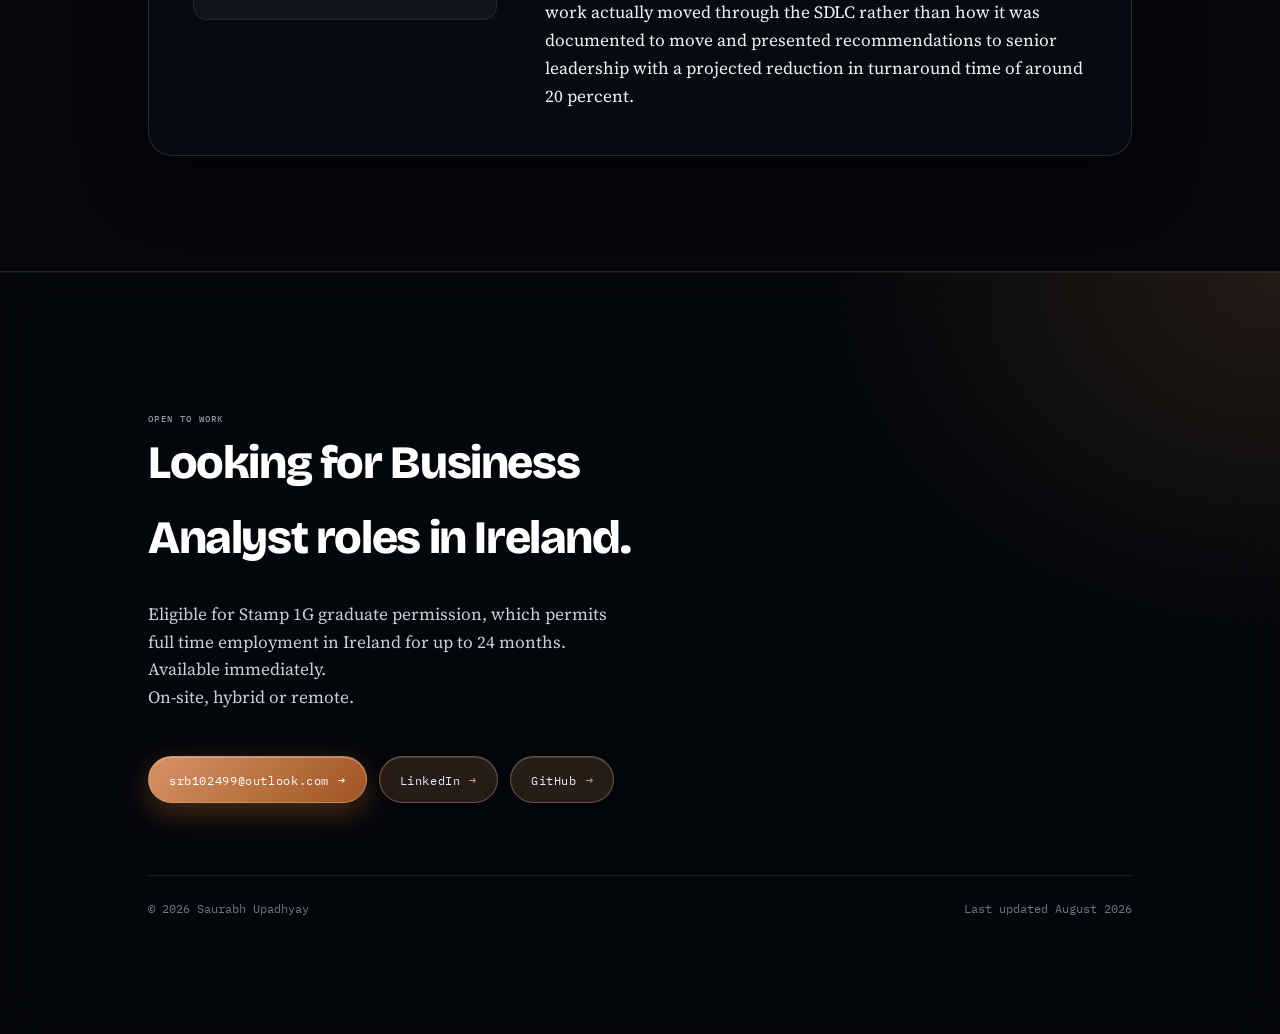
==== commit 499aec28: "Update CV details, enhance project descriptions, and improve sitemap structure" ====
--- a/index.html
+++ b/index.html
@@ -54,7 +54,7 @@
         <h1>The problem as stated is rarely the <em>real problem</em>.</h1>
         <p class="hero__lede">
           I'm <strong>Saurabh Upadhyay</strong>. Three and a half years in software delivery at Sage,
-          now finishing an MSc in Business Analytics at University College Cork. Most of my work is
+          with an MSc in Business Analytics from University College Cork. Most of my work is
           finding out what was actually being asked, then putting a number on it.
         </p>
         <div class="actions">
@@ -261,7 +261,7 @@
           <div class="stint">
             <p>MSc - Business Analytics</p>
             <p class="tag">University College Cork</p>
-            <p class="tag2">Sep 2025 to Present</p>
+            <p class="tag2">Sep 2025 to Aug 2026</p>
           </div>
           <div class="stint">
             <p>Software Test Engineer</p>
@@ -317,8 +317,8 @@
       <p class="tag">Open to work</p>
       <h2>Looking for Business Analyst roles in Ireland.</h2>
       <p>
-        On Stamp 2 student permission and eligible for Stamp 1G on completion of the MSc, which
-        permits full time employment for up to 24 months. On-site, hybrid or remote.
+        Eligible for Stamp 1G graduate permission, which permits full time employment in Ireland for up to 24 months. Available immediately. 
+        <br> On-site, hybrid or remote.
       </p>
       <div class="actions">
         <a class="btn btn--lead" href="mailto:srb102499@outlook.com">srb102499@outlook.com <i>&rarr;</i></a>
@@ -328,11 +328,12 @@
     </div>
     <div class="colophon">
       <span>&copy; 2026 Saurabh Upadhyay</span>
-      <span>Last updated August 2026</span>
+      <span data-updated>Last updated August 2026</span>
     </div>
   </div>
 </footer>
 
 <script src="/assets/js/site.js" defer></script>
+<script data-goatcounter="https://srb1024.goatcounter.com/count" async src="//gc.zgo.at/count.js"></script>
 </body>
 </html>
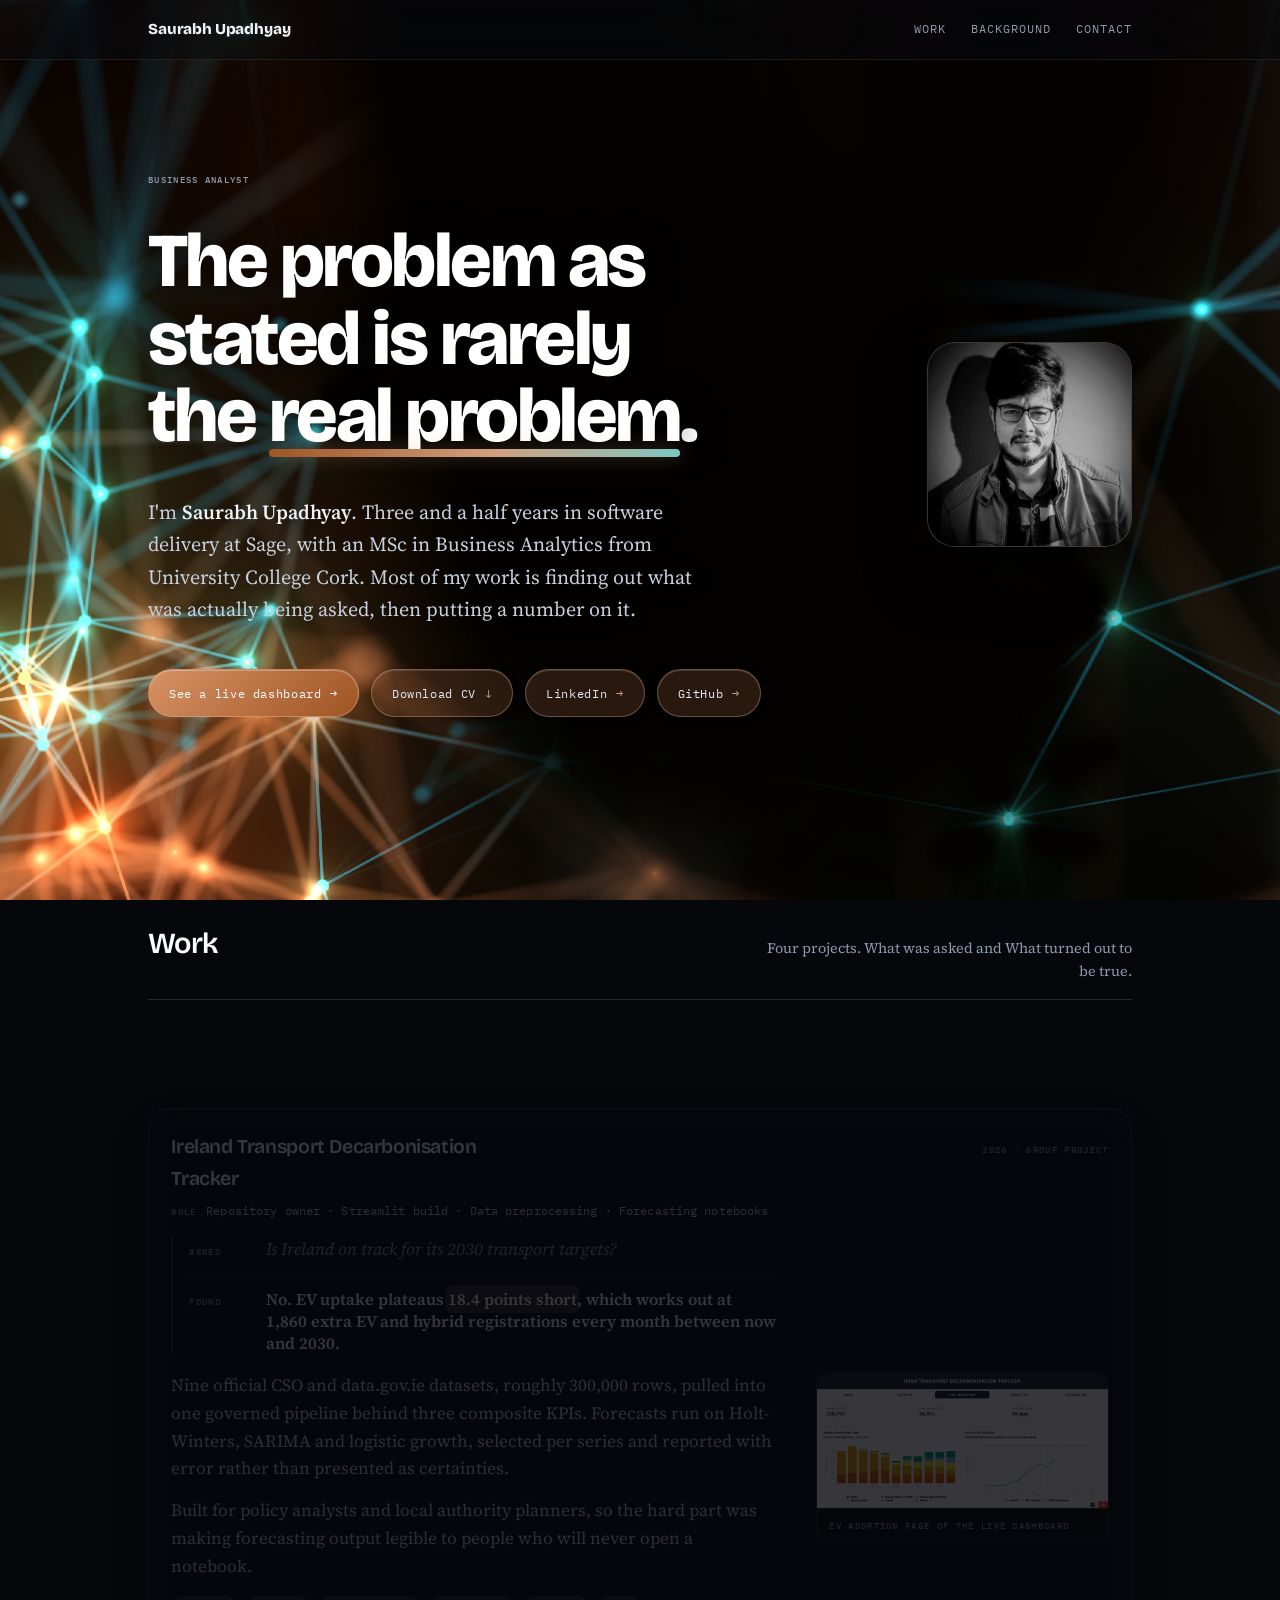
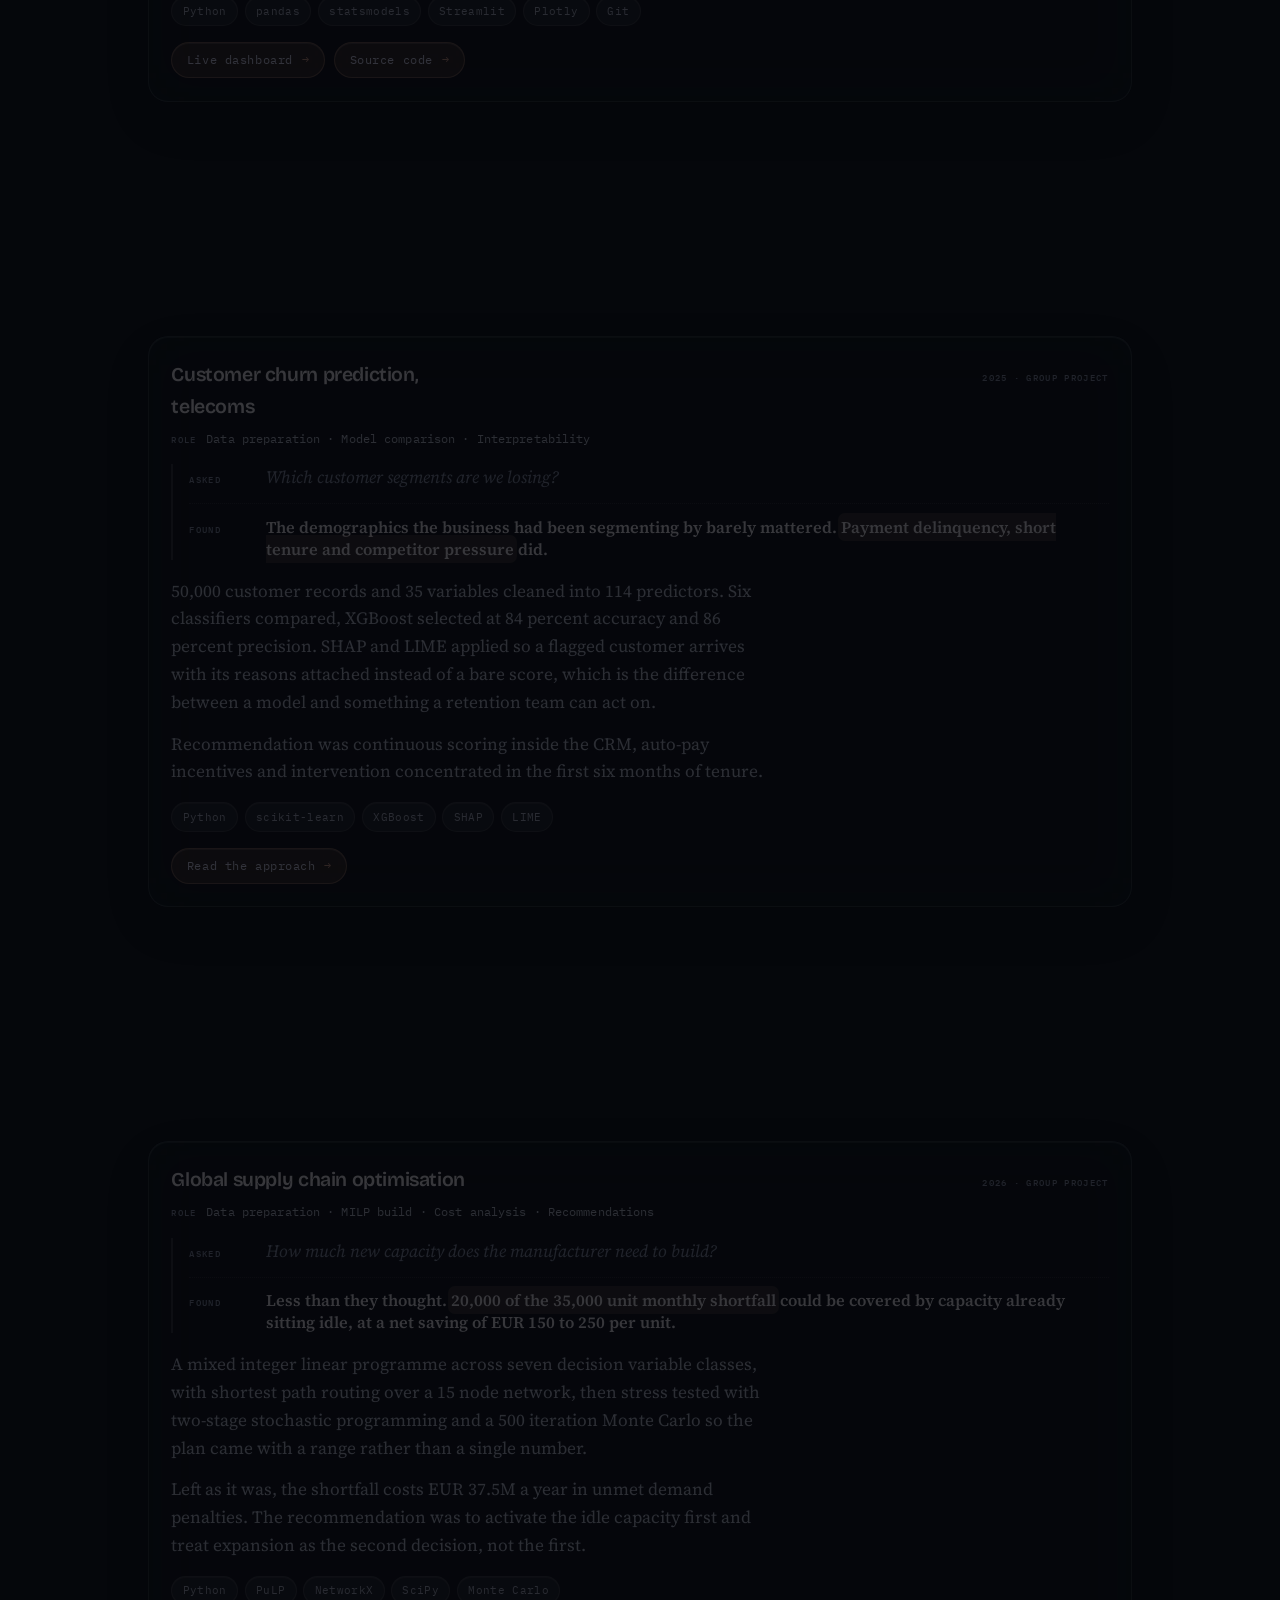
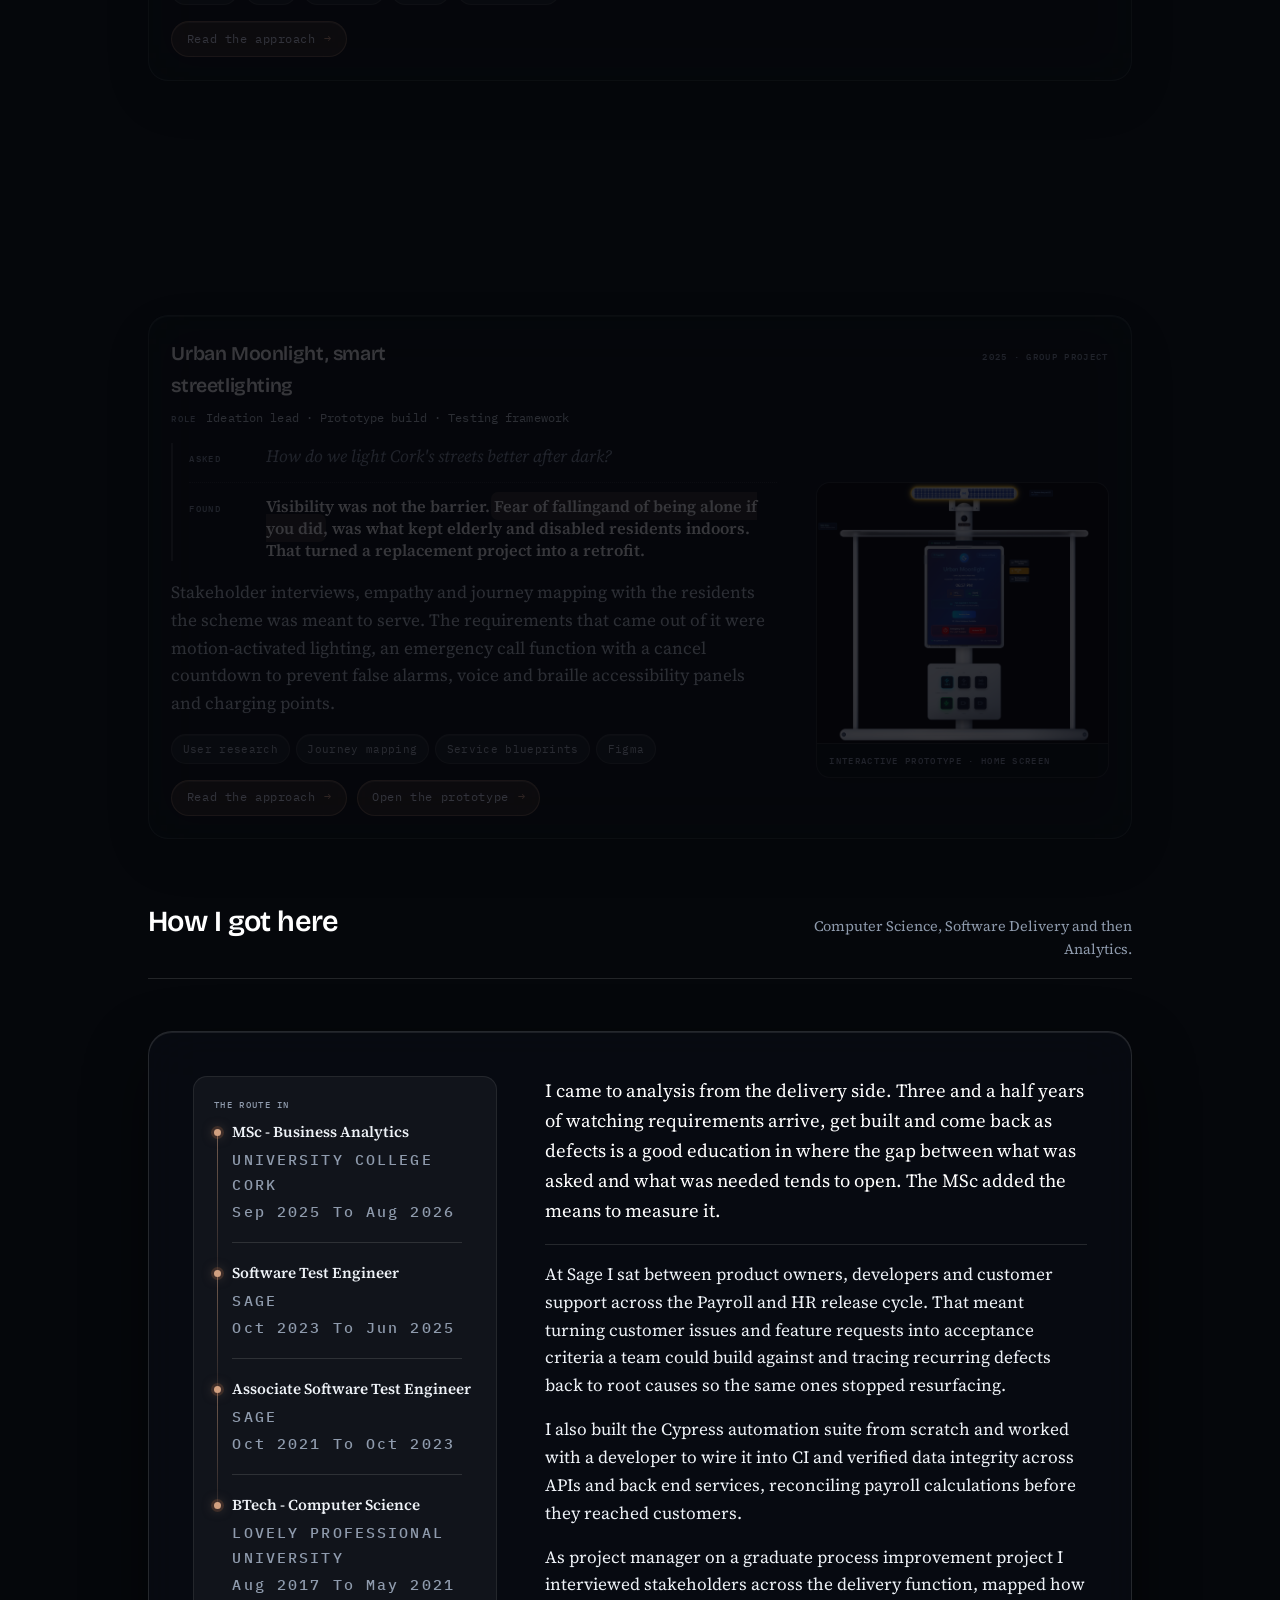
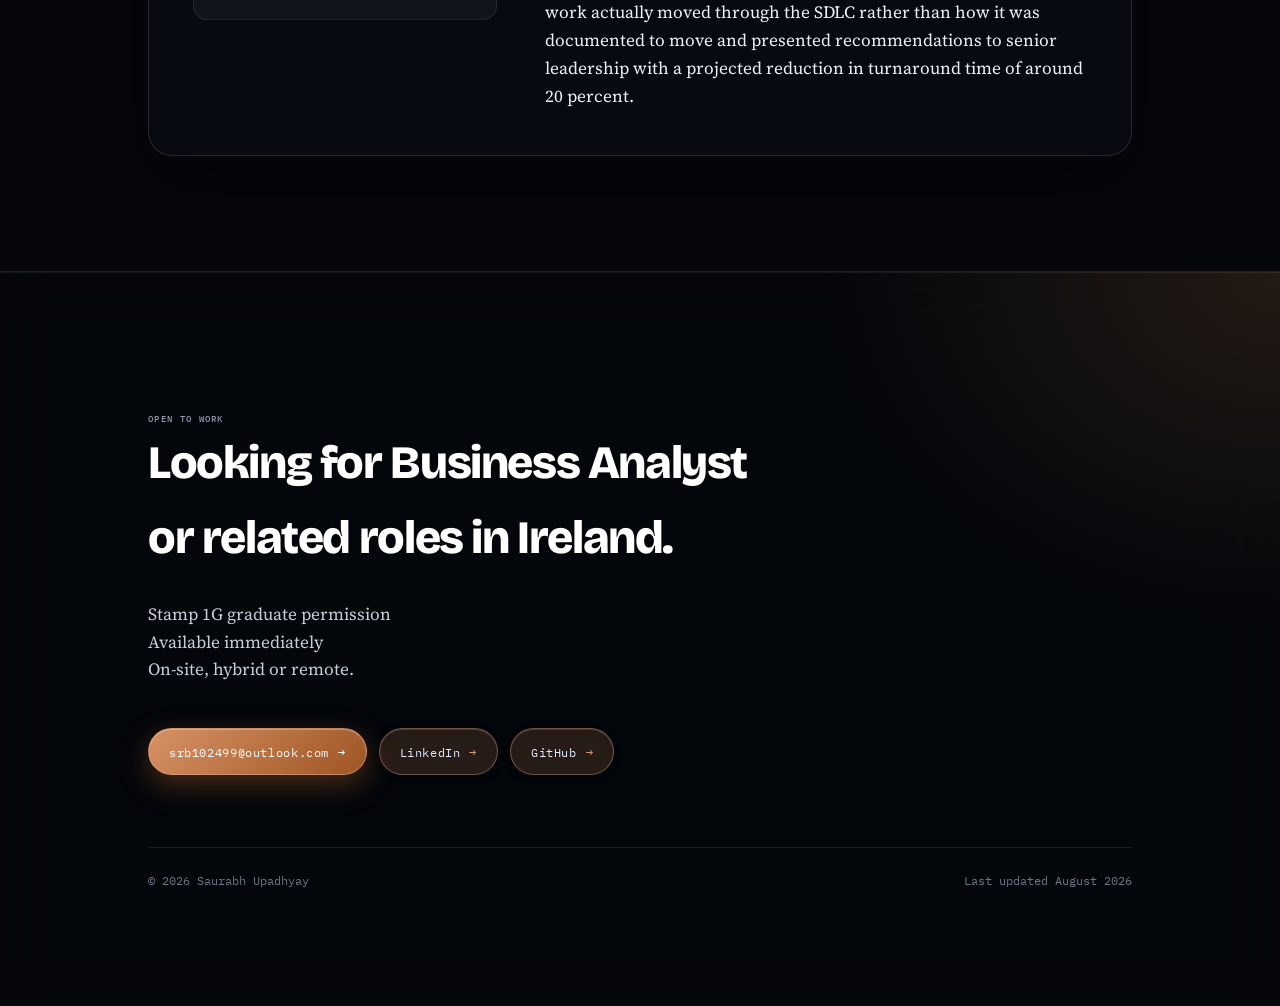
==== commit 87832a0a: "Update job availability description to include related roles and update permission details" ====
--- a/index.html
+++ b/index.html
@@ -315,9 +315,10 @@
 
     <div class="closing__card">
       <p class="tag">Open to work</p>
-      <h2>Looking for Business Analyst roles in Ireland.</h2>
+      <h2>Looking for Business Analyst or related roles in Ireland.</h2>
       <p>
-        Eligible for Stamp 1G graduate permission, which permits full time employment in Ireland for up to 24 months. Available immediately. 
+        Stamp 1G graduate permission
+        <br> Available immediately
         <br> On-site, hybrid or remote.
       </p>
       <div class="actions">
